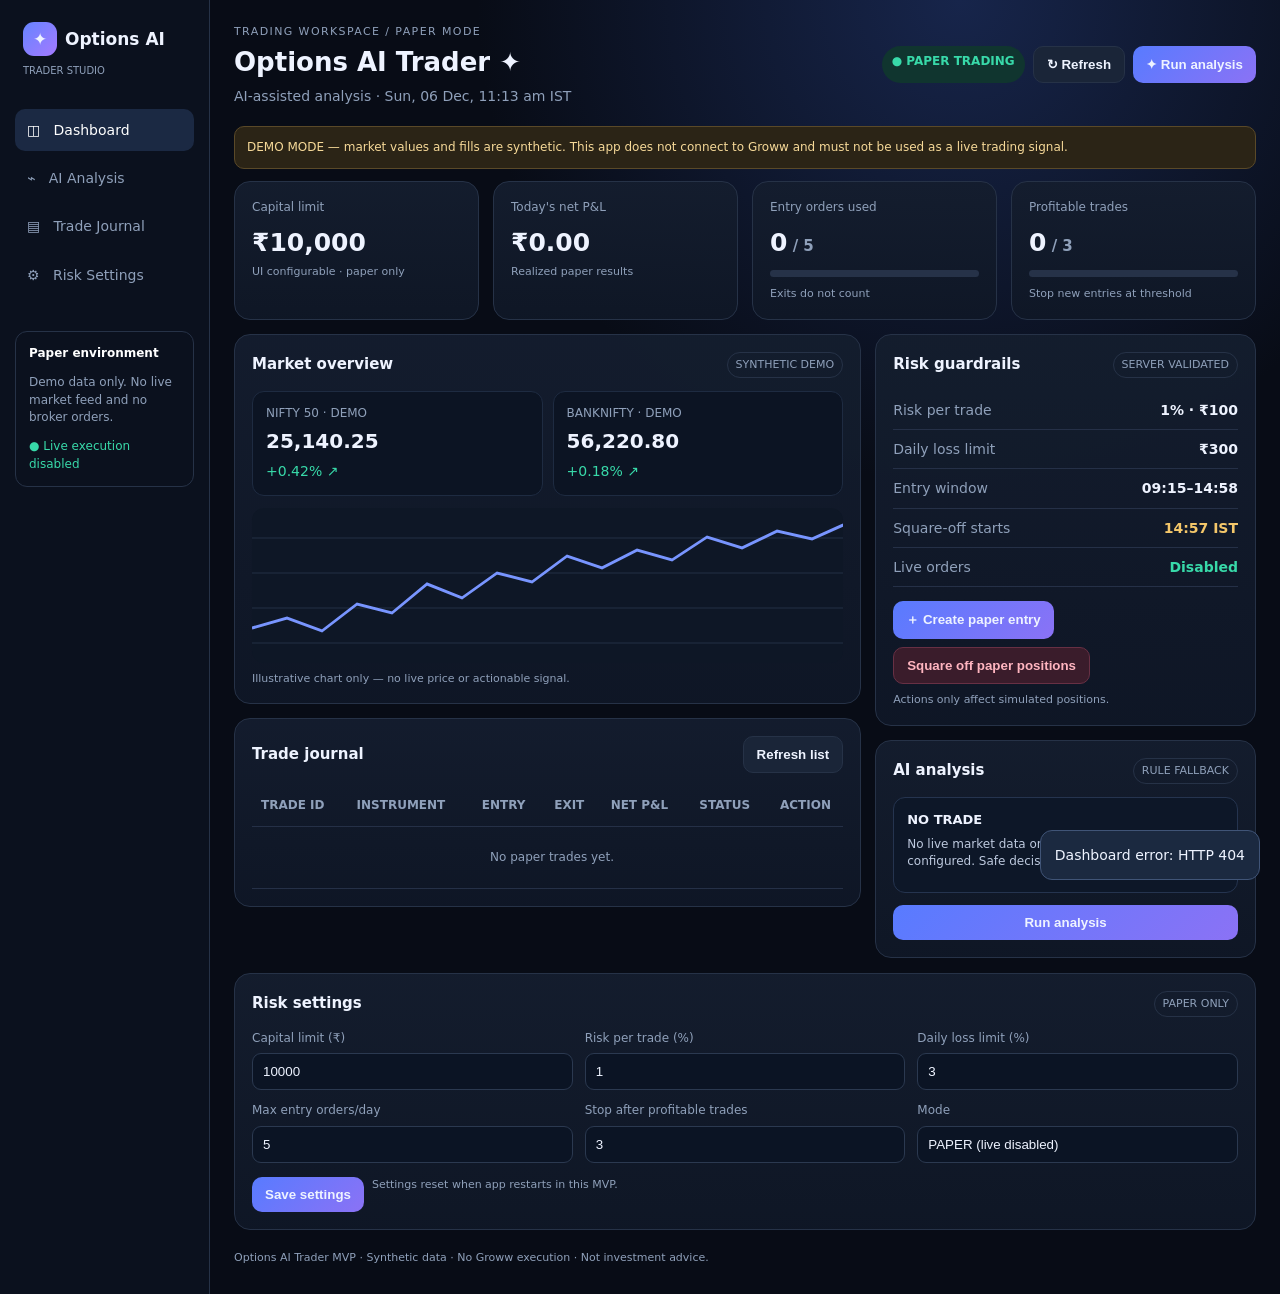
==== backend/src/main/resources/static/index.html @ 2531b7a5 "initial setup" ====
<!doctype html><html lang="en"><head><meta charset="utf-8"><meta name="viewport" content="width=device-width,initial-scale=1"><title>Options AI Trader</title>
<style>
:root{--bg:#080c16;--panel:#111827;--line:#263247;--text:#eef3ff;--muted:#8fa0ba;--blue:#6c8cff;--green:#38d9a9;--red:#ff7185;--amber:#f4c76a}*{box-sizing:border-box}body{margin:0;background:radial-gradient(circle at 75% 0,#17254b 0,transparent 30%),var(--bg);color:var(--text);font:14px/1.45 system-ui,-apple-system,Segoe UI,sans-serif}.app{display:grid;grid-template-columns:210px 1fr;min-height:100vh}.side{border-right:1px solid var(--line);padding:22px 15px;background:#0b111e}.brand{font-weight:800;font-size:17px;margin:0 8px 28px}.logo{display:inline-grid;place-items:center;width:34px;height:34px;background:linear-gradient(135deg,#6684ff,#a47aff);border-radius:11px;margin-right:8px}.nav{display:grid;gap:6px}.nav a{padding:11px 12px;border-radius:10px;color:var(--muted);text-decoration:none}.nav a.active,.nav a:hover{background:#1b2943;color:white}.note{margin-top:35px;padding:13px;border:1px solid var(--line);border-radius:12px;color:var(--muted);font-size:12px}.main{padding:24px;max-width:1600px;width:100%;margin:auto}.top{display:flex;align-items:center;justify-content:space-between;gap:15px;margin-bottom:20px}.eyebrow{color:var(--muted);font-size:11px;letter-spacing:1.4px}.title{font-size:26px;font-weight:750;margin:4px 0}.sub,.muted{color:var(--muted)}.badge{display:inline-flex;gap:7px;padding:7px 10px;border-radius:999px;background:#10352f;color:var(--green);font-weight:700;font-size:12px}.dot{width:7px;height:7px;border-radius:50%;background:currentColor}.actions{display:flex;gap:8px;flex-wrap:wrap}.btn{border:1px solid var(--line);background:#1a2538;color:var(--text);padding:10px 13px;border-radius:10px;cursor:pointer;font-weight:650}.primary{background:linear-gradient(135deg,#587bff,#8b72f5);border:0}.danger{background:#3a1c2b;border-color:#673044;color:#ffb5c0}.grid{display:grid;gap:14px}.stats{grid-template-columns:repeat(4,minmax(0,1fr));margin-bottom:14px}.card{background:linear-gradient(180deg,#141d2ef5,#0f1726f5);border:1px solid var(--line);border-radius:16px;padding:17px;min-width:0}.label{color:var(--muted);font-size:12px}.metric{font-size:25px;font-weight:750;margin:8px 0 3px}.green{color:var(--green)}.red{color:var(--red)}.amber{color:var(--amber)}.layout{grid-template-columns:minmax(0,1.4fr) minmax(300px,.85fr);align-items:start}.section{display:flex;justify-content:space-between;gap:12px;align-items:center;margin-bottom:13px}.section h2{font-size:15px;margin:0}.pill{font-size:11px;border:1px solid var(--line);color:var(--muted);border-radius:999px;padding:4px 8px}.market{display:grid;grid-template-columns:repeat(2,1fr);gap:10px}.index{padding:13px;border-radius:12px;background:#0c1423;border:1px solid #1e2b41}.index-name{font-size:12px;color:var(--muted)}.index-value{font-size:20px;font-weight:750;margin:5px 0}.chart{height:155px;width:100%;display:block;background:#0e1726;border-radius:12px;margin-top:12px}.explain{padding:13px;border-radius:12px;background:#0d1728;border:1px solid #25344f;margin-top:10px;overflow-wrap:anywhere}.explain h3{margin:0 0 6px;font-size:13px}.explain p{margin:0 0 8px;color:#bdc9de;font-size:12px}.progress{height:7px;border-radius:9px;background:#263248;overflow:hidden;margin:9px 0}.progress span{display:block;height:100%;background:linear-gradient(90deg,#6685ff,#38d9a9)}.rule{display:flex;justify-content:space-between;gap:8px;padding:9px 0;border-bottom:1px solid #253047}.tablewrap{overflow:auto}table{width:100%;border-collapse:collapse;min-width:600px}th,td{text-align:left;padding:11px 9px;border-bottom:1px solid #253047;font-size:12px}th{color:var(--muted)}.empty{text-align:center;color:var(--muted);padding:22px}.small{font-size:11px;color:var(--muted)}.settings{display:grid;grid-template-columns:repeat(3,minmax(0,1fr));gap:12px}.field label{display:block;color:var(--muted);font-size:12px;margin-bottom:6px}.field input{width:100%;background:#0b1424;color:var(--text);border:1px solid #2b3950;border-radius:9px;padding:10px}.notice{padding:12px;border-radius:10px;background:#2b2416;border:1px solid #5a4928;color:#f6d998;font-size:12px;margin:12px 0}.toast{position:fixed;right:20px;bottom:20px;max-width:360px;background:#1b2940;border:1px solid #405477;border-radius:12px;padding:14px;z-index:10}.hidden{display:none}@media(max-width:1050px){.app{grid-template-columns:1fr}.side{display:none}.stats{grid-template-columns:repeat(2,1fr)}.layout{grid-template-columns:1fr}}@media(max-width:560px){.main{padding:13px}.top{align-items:flex-start;flex-direction:column}.settings{grid-template-columns:1fr}.title{font-size:22px}}
</style></head><body><div class="app"><aside class="side"><div class="brand"><span class="logo">✦</span>Options AI<br><span class="muted" style="font-size:10px;font-weight:500">TRADER STUDIO</span></div><nav class="nav"><a href="#dashboard" class="active">◫ &nbsp; Dashboard</a><a href="#analysis">⌁ &nbsp; AI Analysis</a><a href="#trades">▤ &nbsp; Trade Journal</a><a href="#settings">⚙ &nbsp; Risk Settings</a></nav><div class="note"><b style="color:white">Paper environment</b><p>Demo data only. No live market feed and no broker orders.</p><span class="green">● Live execution disabled</span></div></aside>
<main class="main"><header class="top"><div><div class="eyebrow">TRADING WORKSPACE / PAPER MODE</div><div class="title">Options AI Trader ✦</div><div class="sub">AI-assisted analysis · <span id="now">Loading time…</span></div></div><div class="actions"><span class="badge">● PAPER TRADING</span><button class="btn" onclick="refresh()">↻ Refresh</button><button class="btn primary" onclick="analyze()">✦ Run analysis</button></div></header>
<div class="notice">DEMO MODE — market values and fills are synthetic. This app does not connect to Groww and must not be used as a live trading signal.</div>
<section id="dashboard"><div class="grid stats">
<div class="card"><div class="label">Capital limit</div><div class="metric" id="capital">₹10,000</div><div class="small">UI configurable · paper only</div></div>
<div class="card"><div class="label">Today's net P&amp;L</div><div class="metric" id="pnl">₹0.00</div><div class="small">Realized paper results</div></div>
<div class="card"><div class="label">Entry orders used</div><div class="metric"><span id="entries">0</span><span class="muted" style="font-size:15px"> / <span id="maxEntries">5</span></span></div><div class="progress"><span id="entryBar" style="width:0%"></span></div><div class="small">Exits do not count</div></div>
<div class="card"><div class="label">Profitable trades</div><div class="metric"><span id="wins">0</span><span class="muted" style="font-size:15px"> / <span id="winLimit">3</span></span></div><div class="progress"><span id="winBar" style="width:0%"></span></div><div class="small">Stop new entries at threshold</div></div></div>
<div class="grid layout"><div class="grid"><div class="card"><div class="section"><h2>Market overview</h2><span class="pill">SYNTHETIC DEMO</span></div><div class="market"><div class="index"><div class="index-name">NIFTY 50 · DEMO</div><div class="index-value">25,140.25</div><div class="green">+0.42% ↗</div></div><div class="index"><div class="index-name">BANKNIFTY · DEMO</div><div class="index-value">56,220.80</div><div class="green">+0.18% ↗</div></div></div><svg class="chart" viewBox="0 0 760 155" preserveAspectRatio="none"><g stroke="#25334a"><path d="M0 30H760M0 65H760M0 100H760M0 135H760"/></g><path d="M0 120L45 110L90 123L135 96L180 105L225 76L270 90L315 65L360 74L405 48L450 60L495 42L540 52L585 29L630 40L675 23L720 31L760 17" fill="none" stroke="#7895ff" stroke-width="3"/></svg><div class="small" style="margin-top:8px">Illustrative chart only — no live price or actionable signal.</div></div>
<div class="card" id="trades"><div class="section"><h2>Trade journal</h2><button class="btn" onclick="loadTrades()">Refresh list</button></div><div class="tablewrap"><table><thead><tr><th>TRADE ID</th><th>INSTRUMENT</th><th>ENTRY</th><th>EXIT</th><th>NET P&amp;L</th><th>STATUS</th><th>ACTION</th></tr></thead><tbody id="tradeRows"><tr><td colspan="7" class="empty">No paper trades yet.</td></tr></tbody></table></div></div></div>
<div class="grid"><div class="card"><div class="section"><h2>Risk guardrails</h2><span class="pill">SERVER VALIDATED</span></div><div class="rule"><span class="muted">Risk per trade</span><strong id="risk">1% · ₹100</strong></div><div class="rule"><span class="muted">Daily loss limit</span><strong id="lossLimit">₹300</strong></div><div class="rule"><span class="muted">Entry window</span><strong>09:15–14:58</strong></div><div class="rule"><span class="muted">Square-off starts</span><strong class="amber">14:57 IST</strong></div><div class="rule"><span class="muted">Live orders</span><strong class="green">Disabled</strong></div><div class="actions" style="margin-top:14px"><button class="btn primary" onclick="executePaper()">＋ Create paper entry</button><button class="btn danger" onclick="squareOff()">Square off paper positions</button></div><div class="small" style="margin-top:8px">Actions only affect simulated positions.</div></div>
<div class="card" id="analysis"><div class="section"><h2>AI analysis</h2><span class="pill" id="aiMode">RULE FALLBACK</span></div><div id="analysisBody" class="explain"><h3>NO TRADE</h3><p>No live market data or verified news feed is configured. Safe decision: NO_TRADE.</p></div><button class="btn primary" style="margin-top:12px;width:100%" onclick="analyze()">Run analysis</button></div></div></div></section>
<section id="settings" class="card" style="margin-top:15px"><div class="section"><h2>Risk settings</h2><span class="pill">PAPER ONLY</span></div><div class="settings"><div class="field"><label>Capital limit (₹)</label><input id="sCapital" type="number" min="100" value="10000"></div><div class="field"><label>Risk per trade (%)</label><input id="sRisk" type="number" min=".1" max="5" step=".1" value="1"></div><div class="field"><label>Daily loss limit (%)</label><input id="sLoss" type="number" min=".1" max="10" step=".1" value="3"></div><div class="field"><label>Max entry orders/day</label><input id="sMax" type="number" min="1" max="30" value="5"></div><div class="field"><label>Stop after profitable trades</label><input id="sWins" type="number" min="1" max="20" value="3"></div><div class="field"><label>Mode</label><input value="PAPER (live disabled)" disabled></div></div><div class="actions" style="margin-top:14px"><button class="btn primary" onclick="saveSettings()">Save settings</button><span class="small" id="settingsStatus">Settings reset when app restarts in this MVP.</span></div></section><footer class="small" style="margin:20px 0 5px">Options AI Trader MVP · Synthetic data · No Groww execution · Not investment advice.</footer></main></div><div id="toast" class="toast hidden"></div>
<script>
const $=id=>document.getElementById(id);async function api(p,o={}){let r=await fetch(p,{headers:{'Content-Type':'application/json'},...o}),t=await r.text(),d={};try{d=t?JSON.parse(t):{}}catch{}if(!r.ok)throw Error(d.error||'HTTP '+r.status);return d}
function money(v){return new Intl.NumberFormat('en-IN',{style:'currency',currency:'INR',maximumFractionDigits:2}).format(Number(v||0))}
function esc(s){return String(s??'').replace(/[&<>"']/g,c=>({'&':'&amp;','<':'&lt;','>':'&gt;','"':'&quot;',"'":'&#39;'}[c]))}
function toast(s){$('toast').textContent=s;$('toast').classList.remove('hidden');setTimeout(()=>$('toast').classList.add('hidden'),3500)}
function timeNow(){$('now').textContent=new Intl.DateTimeFormat('en-IN',{timeZone:'Asia/Kolkata',weekday:'short',day:'2-digit',month:'short',hour:'2-digit',minute:'2-digit'}).format(new Date())+' IST'}
async function refresh(){try{let d=await api('/api/dashboard');$('capital').textContent=money(d.capitalLimit);$('pnl').textContent=money(d.netPnl);$('pnl').className='metric '+(Number(d.netPnl)>=0?'green':'red');$('entries').textContent=d.entryOrdersUsed;$('maxEntries').textContent=d.maxEntryOrdersPerDay;$('entryBar').style.width=Math.min(100,d.entryOrdersUsed/d.maxEntryOrdersPerDay*100)+'%';$('wins').textContent=d.profitableTrades;$('winLimit').textContent=d.stopAfterProfitableTrades;$('winBar').style.width=Math.min(100,d.profitableTrades/d.stopAfterProfitableTrades*100)+'%';$('risk').textContent=d.riskPerTradePercent+'% · '+money(d.capitalLimit*d.riskPerTradePercent/100);$('lossLimit').textContent=money(d.dailyLossLimit);$('sCapital').value=d.capitalLimit;$('sRisk').value=d.riskPerTradePercent;$('sLoss').value=d.dailyLossPercent;$('sMax').value=d.maxEntryOrdersPerDay;$('sWins').value=d.stopAfterProfitableTrades;await loadTrades()}catch(e){toast('Dashboard error: '+e.message)}}
async function loadTrades(){let ts=await api('/api/trades');$('tradeRows').innerHTML=ts.length?ts.map(t=>`<tr><td>${esc(t.id)}</td><td>${esc(t.symbol)} ${esc(t.optionType)}</td><td>${money(t.entryPremium)}</td><td>${t.exitPremium==null?'—':money(t.exitPremium)}</td><td class="${t.netPnl==null?'':Number(t.netPnl)>=0?'green':'red'}">${t.netPnl==null?'—':money(t.netPnl)}</td><td>${esc(t.status)}</td><td>${t.status==='OPEN'?`<button class="btn" onclick="closeTrade('${t.id}')">Close</button>`:`<button class="btn" onclick="report('${t.id}')">Report</button>`}</td></tr>`).join(''):'<tr><td colspan="7" class="empty">No paper trades yet.</td></tr>'}
async function analyze(){$('analysisBody').innerHTML='<p>Analysing demo context…</p>';try{let a=await api('/api/analyze',{method:'POST'});$('aiMode').textContent=a.mode;$('analysisBody').innerHTML=`<h3>${esc(a.status||'NO_TRADE')}</h3><p>${esc(a.analysis||'No analysis')}</p><p class="small">${esc(a.note||'')}<br>Model: ${esc(a.model||'none')} · Live data: ${a.liveData?'yes':'no'}<br>${esc(a.timestamp||'')}</p>`}catch(e){toast(e.message)}}
async function executePaper(){try{let t=await api('/api/paper/execute',{method:'POST'});toast('Paper entry created: '+t.id);await refresh();await report(t.id)}catch(e){toast('Entry blocked: '+e.message)}}
async function closeTrade(id){try{let t=await api('/api/paper/close/'+id,{method:'POST'});toast('Paper trade closed: '+money(t.netPnl));await refresh();await report(id)}catch(e){toast(e.message)}}
async function squareOff(){if(!confirm('Close all simulated positions? No broker orders will be sent.'))return;try{let d=await api('/api/paper/square-off',{method:'POST'});toast('Closed '+d.closed.length+' paper position(s).');await refresh()}catch(e){toast(e.message)}}
async function report(id){let t=await api('/api/trades/'+id);$('aiMode').textContent='TRADE REPORT';$('analysisBody').innerHTML=`<h3>${esc(t.id)} · ${esc(t.status)}</h3><p><b>Entry reason:</b> ${esc(t.entryReason)}</p><p><b>Exit reason:</b> ${esc(t.exitReason||'Position is still open.')}</p><p><b>Entry/exit:</b> ${money(t.entryPremium)} / ${t.exitPremium==null?'—':money(t.exitPremium)}</p><p><b>Gross P&amp;L:</b> ${t.grossPnl==null?'—':money(t.grossPnl)} · <b>Charges:</b> ${t.charges==null?'—':money(t.charges)} · <b>Net:</b> ${t.netPnl==null?'—':money(t.netPnl)}</p><p><b>Evidence:</b> ${(t.evidence||[]).map(esc).join(' · ')}</p><p><b>Timeline:</b><br>${(t.timeline||[]).map(esc).join('<br>')}</p><p class="small">Synthetic paper record; not a real trade.</p>`;$('analysis').scrollIntoView({behavior:'smooth',block:'center'})}
async function saveSettings(){try{let s=await api('/api/settings');Object.assign(s,{capitalLimit:Number($('sCapital').value),riskPerTradePercent:Number($('sRisk').value),dailyLossPercent:Number($('sLoss').value),maxEntryOrdersPerDay:Number($('sMax').value),stopAfterProfitableTrades:Number($('sWins').value),mode:'PAPER'});await api('/api/settings',{method:'PUT',body:JSON.stringify(s)});$('settingsStatus').textContent='Updated in memory for this run; resets on restart.';toast('Settings updated.');await refresh()}catch(e){toast('Settings rejected: '+e.message)}}
timeNow();setInterval(timeNow,30000);refresh();setInterval(refresh,15000);
</script></body></html>
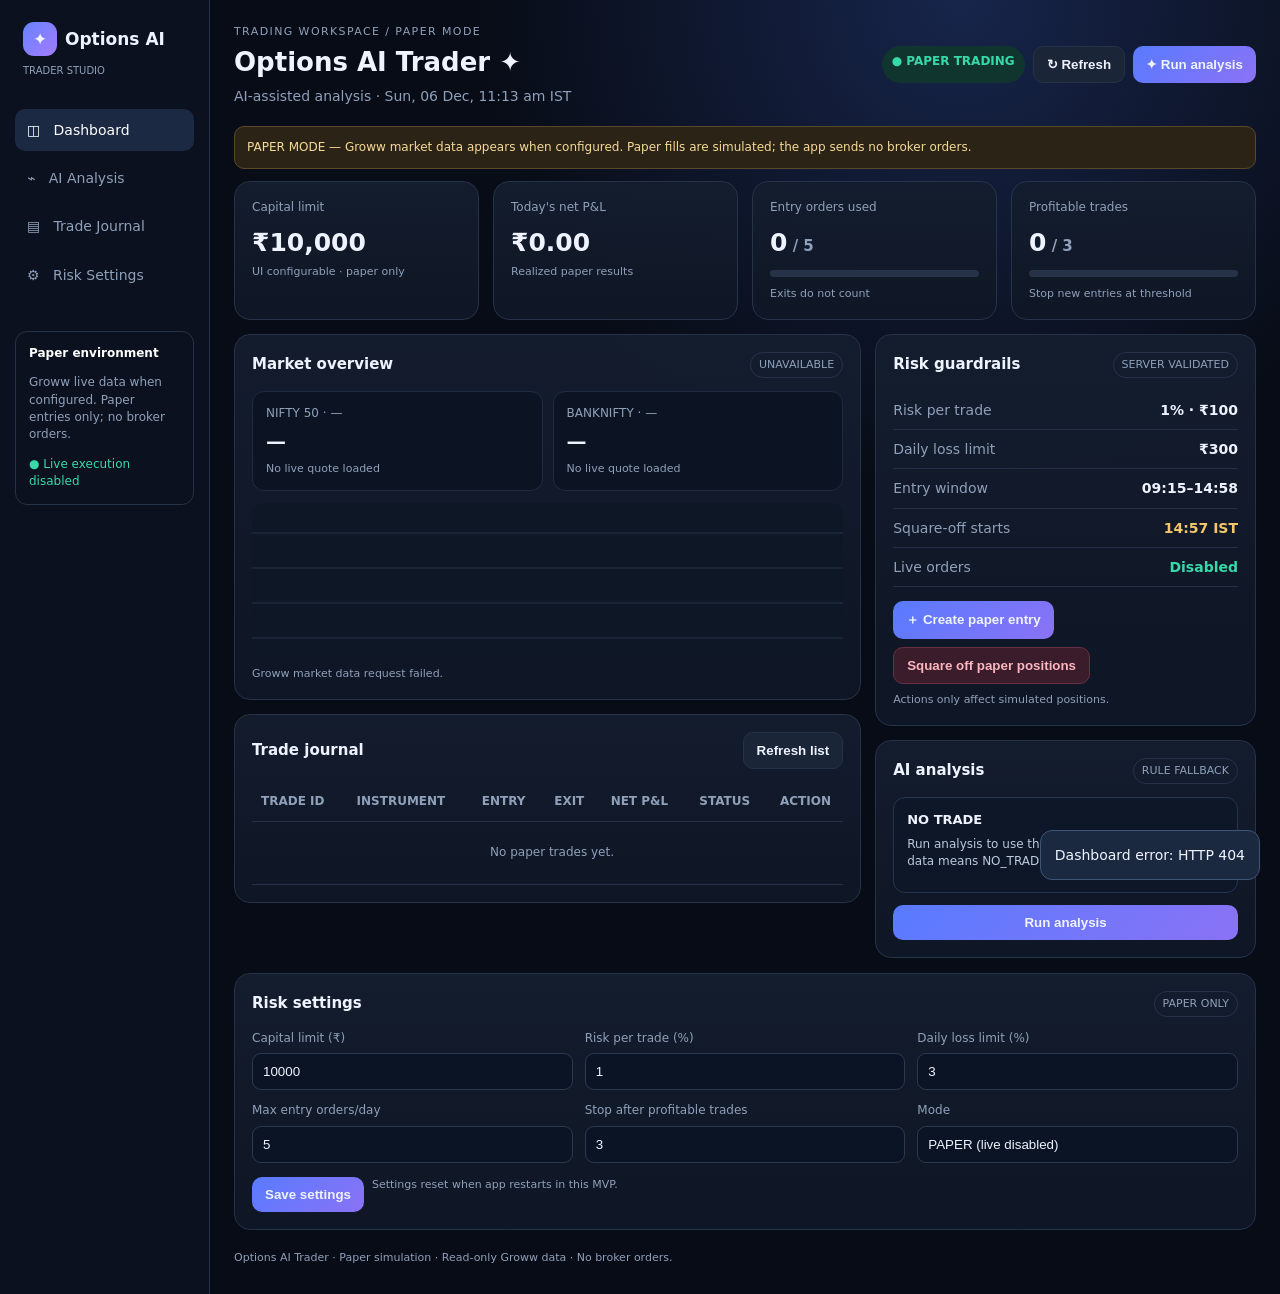
==== commit 35f44ab3: "Initial Setup" ====
--- a/backend/src/main/resources/static/index.html
+++ b/backend/src/main/resources/static/index.html
@@ -1,32 +1,34 @@
 <!doctype html><html lang="en"><head><meta charset="utf-8"><meta name="viewport" content="width=device-width,initial-scale=1"><title>Options AI Trader</title>
 <style>
 :root{--bg:#080c16;--panel:#111827;--line:#263247;--text:#eef3ff;--muted:#8fa0ba;--blue:#6c8cff;--green:#38d9a9;--red:#ff7185;--amber:#f4c76a}*{box-sizing:border-box}body{margin:0;background:radial-gradient(circle at 75% 0,#17254b 0,transparent 30%),var(--bg);color:var(--text);font:14px/1.45 system-ui,-apple-system,Segoe UI,sans-serif}.app{display:grid;grid-template-columns:210px 1fr;min-height:100vh}.side{border-right:1px solid var(--line);padding:22px 15px;background:#0b111e}.brand{font-weight:800;font-size:17px;margin:0 8px 28px}.logo{display:inline-grid;place-items:center;width:34px;height:34px;background:linear-gradient(135deg,#6684ff,#a47aff);border-radius:11px;margin-right:8px}.nav{display:grid;gap:6px}.nav a{padding:11px 12px;border-radius:10px;color:var(--muted);text-decoration:none}.nav a.active,.nav a:hover{background:#1b2943;color:white}.note{margin-top:35px;padding:13px;border:1px solid var(--line);border-radius:12px;color:var(--muted);font-size:12px}.main{padding:24px;max-width:1600px;width:100%;margin:auto}.top{display:flex;align-items:center;justify-content:space-between;gap:15px;margin-bottom:20px}.eyebrow{color:var(--muted);font-size:11px;letter-spacing:1.4px}.title{font-size:26px;font-weight:750;margin:4px 0}.sub,.muted{color:var(--muted)}.badge{display:inline-flex;gap:7px;padding:7px 10px;border-radius:999px;background:#10352f;color:var(--green);font-weight:700;font-size:12px}.dot{width:7px;height:7px;border-radius:50%;background:currentColor}.actions{display:flex;gap:8px;flex-wrap:wrap}.btn{border:1px solid var(--line);background:#1a2538;color:var(--text);padding:10px 13px;border-radius:10px;cursor:pointer;font-weight:650}.primary{background:linear-gradient(135deg,#587bff,#8b72f5);border:0}.danger{background:#3a1c2b;border-color:#673044;color:#ffb5c0}.grid{display:grid;gap:14px}.stats{grid-template-columns:repeat(4,minmax(0,1fr));margin-bottom:14px}.card{background:linear-gradient(180deg,#141d2ef5,#0f1726f5);border:1px solid var(--line);border-radius:16px;padding:17px;min-width:0}.label{color:var(--muted);font-size:12px}.metric{font-size:25px;font-weight:750;margin:8px 0 3px}.green{color:var(--green)}.red{color:var(--red)}.amber{color:var(--amber)}.layout{grid-template-columns:minmax(0,1.4fr) minmax(300px,.85fr);align-items:start}.section{display:flex;justify-content:space-between;gap:12px;align-items:center;margin-bottom:13px}.section h2{font-size:15px;margin:0}.pill{font-size:11px;border:1px solid var(--line);color:var(--muted);border-radius:999px;padding:4px 8px}.market{display:grid;grid-template-columns:repeat(2,1fr);gap:10px}.index{padding:13px;border-radius:12px;background:#0c1423;border:1px solid #1e2b41}.index-name{font-size:12px;color:var(--muted)}.index-value{font-size:20px;font-weight:750;margin:5px 0}.chart{height:155px;width:100%;display:block;background:#0e1726;border-radius:12px;margin-top:12px}.explain{padding:13px;border-radius:12px;background:#0d1728;border:1px solid #25344f;margin-top:10px;overflow-wrap:anywhere}.explain h3{margin:0 0 6px;font-size:13px}.explain p{margin:0 0 8px;color:#bdc9de;font-size:12px}.progress{height:7px;border-radius:9px;background:#263248;overflow:hidden;margin:9px 0}.progress span{display:block;height:100%;background:linear-gradient(90deg,#6685ff,#38d9a9)}.rule{display:flex;justify-content:space-between;gap:8px;padding:9px 0;border-bottom:1px solid #253047}.tablewrap{overflow:auto}table{width:100%;border-collapse:collapse;min-width:600px}th,td{text-align:left;padding:11px 9px;border-bottom:1px solid #253047;font-size:12px}th{color:var(--muted)}.empty{text-align:center;color:var(--muted);padding:22px}.small{font-size:11px;color:var(--muted)}.settings{display:grid;grid-template-columns:repeat(3,minmax(0,1fr));gap:12px}.field label{display:block;color:var(--muted);font-size:12px;margin-bottom:6px}.field input{width:100%;background:#0b1424;color:var(--text);border:1px solid #2b3950;border-radius:9px;padding:10px}.notice{padding:12px;border-radius:10px;background:#2b2416;border:1px solid #5a4928;color:#f6d998;font-size:12px;margin:12px 0}.toast{position:fixed;right:20px;bottom:20px;max-width:360px;background:#1b2940;border:1px solid #405477;border-radius:12px;padding:14px;z-index:10}.hidden{display:none}@media(max-width:1050px){.app{grid-template-columns:1fr}.side{display:none}.stats{grid-template-columns:repeat(2,1fr)}.layout{grid-template-columns:1fr}}@media(max-width:560px){.main{padding:13px}.top{align-items:flex-start;flex-direction:column}.settings{grid-template-columns:1fr}.title{font-size:22px}}
-</style></head><body><div class="app"><aside class="side"><div class="brand"><span class="logo">✦</span>Options AI<br><span class="muted" style="font-size:10px;font-weight:500">TRADER STUDIO</span></div><nav class="nav"><a href="#dashboard" class="active">◫ &nbsp; Dashboard</a><a href="#analysis">⌁ &nbsp; AI Analysis</a><a href="#trades">▤ &nbsp; Trade Journal</a><a href="#settings">⚙ &nbsp; Risk Settings</a></nav><div class="note"><b style="color:white">Paper environment</b><p>Demo data only. No live market feed and no broker orders.</p><span class="green">● Live execution disabled</span></div></aside>
+</style></head><body><div class="app"><aside class="side"><div class="brand"><span class="logo">✦</span>Options AI<br><span class="muted" style="font-size:10px;font-weight:500">TRADER STUDIO</span></div><nav class="nav"><a href="#dashboard" class="active">◫ &nbsp; Dashboard</a><a href="#analysis">⌁ &nbsp; AI Analysis</a><a href="#trades">▤ &nbsp; Trade Journal</a><a href="#settings">⚙ &nbsp; Risk Settings</a></nav><div class="note"><b style="color:white">Paper environment</b><p>Groww live data when configured. Paper entries only; no broker orders.</p><span class="green">● Live execution disabled</span></div></aside>
 <main class="main"><header class="top"><div><div class="eyebrow">TRADING WORKSPACE / PAPER MODE</div><div class="title">Options AI Trader ✦</div><div class="sub">AI-assisted analysis · <span id="now">Loading time…</span></div></div><div class="actions"><span class="badge">● PAPER TRADING</span><button class="btn" onclick="refresh()">↻ Refresh</button><button class="btn primary" onclick="analyze()">✦ Run analysis</button></div></header>
-<div class="notice">DEMO MODE — market values and fills are synthetic. This app does not connect to Groww and must not be used as a live trading signal.</div>
+<div class="notice">PAPER MODE — Groww market data appears when configured. Paper fills are simulated; the app sends no broker orders.</div>
 <section id="dashboard"><div class="grid stats">
 <div class="card"><div class="label">Capital limit</div><div class="metric" id="capital">₹10,000</div><div class="small">UI configurable · paper only</div></div>
 <div class="card"><div class="label">Today's net P&amp;L</div><div class="metric" id="pnl">₹0.00</div><div class="small">Realized paper results</div></div>
 <div class="card"><div class="label">Entry orders used</div><div class="metric"><span id="entries">0</span><span class="muted" style="font-size:15px"> / <span id="maxEntries">5</span></span></div><div class="progress"><span id="entryBar" style="width:0%"></span></div><div class="small">Exits do not count</div></div>
 <div class="card"><div class="label">Profitable trades</div><div class="metric"><span id="wins">0</span><span class="muted" style="font-size:15px"> / <span id="winLimit">3</span></span></div><div class="progress"><span id="winBar" style="width:0%"></span></div><div class="small">Stop new entries at threshold</div></div></div>
-<div class="grid layout"><div class="grid"><div class="card"><div class="section"><h2>Market overview</h2><span class="pill">SYNTHETIC DEMO</span></div><div class="market"><div class="index"><div class="index-name">NIFTY 50 · DEMO</div><div class="index-value">25,140.25</div><div class="green">+0.42% ↗</div></div><div class="index"><div class="index-name">BANKNIFTY · DEMO</div><div class="index-value">56,220.80</div><div class="green">+0.18% ↗</div></div></div><svg class="chart" viewBox="0 0 760 155" preserveAspectRatio="none"><g stroke="#25334a"><path d="M0 30H760M0 65H760M0 100H760M0 135H760"/></g><path d="M0 120L45 110L90 123L135 96L180 105L225 76L270 90L315 65L360 74L405 48L450 60L495 42L540 52L585 29L630 40L675 23L720 31L760 17" fill="none" stroke="#7895ff" stroke-width="3"/></svg><div class="small" style="margin-top:8px">Illustrative chart only — no live price or actionable signal.</div></div>
+<div class="grid layout"><div class="grid"><div class="card"><div class="section"><h2>Market overview</h2><span class="pill" id="marketState">WAITING FOR GROWW</span></div><div class="market"><div class="index"><div class="index-name">NIFTY 50 · <span id="niftyState">—</span></div><div class="index-value" id="niftyValue">—</div><div class="small" id="niftyChange">No live quote loaded</div></div><div class="index"><div class="index-name">BANKNIFTY · <span id="bankNiftyState">—</span></div><div class="index-value" id="bankNiftyValue">—</div><div class="small" id="bankNiftyChange">No live quote loaded</div></div></div><svg class="chart" id="marketChart" viewBox="0 0 760 155" preserveAspectRatio="none"><g stroke="#25334a"><path d="M0 30H760M0 65H760M0 100H760M0 135H760"/></g><path id="marketPath" d="" fill="none" stroke="#7895ff" stroke-width="3"/></svg><div class="small" style="margin-top:8px"><span id="marketNote">Configure Groww API credentials to load real market data.</span> <span id="marketUpdated"></span></div></div>
 <div class="card" id="trades"><div class="section"><h2>Trade journal</h2><button class="btn" onclick="loadTrades()">Refresh list</button></div><div class="tablewrap"><table><thead><tr><th>TRADE ID</th><th>INSTRUMENT</th><th>ENTRY</th><th>EXIT</th><th>NET P&amp;L</th><th>STATUS</th><th>ACTION</th></tr></thead><tbody id="tradeRows"><tr><td colspan="7" class="empty">No paper trades yet.</td></tr></tbody></table></div></div></div>
 <div class="grid"><div class="card"><div class="section"><h2>Risk guardrails</h2><span class="pill">SERVER VALIDATED</span></div><div class="rule"><span class="muted">Risk per trade</span><strong id="risk">1% · ₹100</strong></div><div class="rule"><span class="muted">Daily loss limit</span><strong id="lossLimit">₹300</strong></div><div class="rule"><span class="muted">Entry window</span><strong>09:15–14:58</strong></div><div class="rule"><span class="muted">Square-off starts</span><strong class="amber">14:57 IST</strong></div><div class="rule"><span class="muted">Live orders</span><strong class="green">Disabled</strong></div><div class="actions" style="margin-top:14px"><button class="btn primary" onclick="executePaper()">＋ Create paper entry</button><button class="btn danger" onclick="squareOff()">Square off paper positions</button></div><div class="small" style="margin-top:8px">Actions only affect simulated positions.</div></div>
-<div class="card" id="analysis"><div class="section"><h2>AI analysis</h2><span class="pill" id="aiMode">RULE FALLBACK</span></div><div id="analysisBody" class="explain"><h3>NO TRADE</h3><p>No live market data or verified news feed is configured. Safe decision: NO_TRADE.</p></div><button class="btn primary" style="margin-top:12px;width:100%" onclick="analyze()">Run analysis</button></div></div></div></section>
-<section id="settings" class="card" style="margin-top:15px"><div class="section"><h2>Risk settings</h2><span class="pill">PAPER ONLY</span></div><div class="settings"><div class="field"><label>Capital limit (₹)</label><input id="sCapital" type="number" min="100" value="10000"></div><div class="field"><label>Risk per trade (%)</label><input id="sRisk" type="number" min=".1" max="5" step=".1" value="1"></div><div class="field"><label>Daily loss limit (%)</label><input id="sLoss" type="number" min=".1" max="10" step=".1" value="3"></div><div class="field"><label>Max entry orders/day</label><input id="sMax" type="number" min="1" max="30" value="5"></div><div class="field"><label>Stop after profitable trades</label><input id="sWins" type="number" min="1" max="20" value="3"></div><div class="field"><label>Mode</label><input value="PAPER (live disabled)" disabled></div></div><div class="actions" style="margin-top:14px"><button class="btn primary" onclick="saveSettings()">Save settings</button><span class="small" id="settingsStatus">Settings reset when app restarts in this MVP.</span></div></section><footer class="small" style="margin:20px 0 5px">Options AI Trader MVP · Synthetic data · No Groww execution · Not investment advice.</footer></main></div><div id="toast" class="toast hidden"></div>
+<div class="card" id="analysis"><div class="section"><h2>AI analysis</h2><span class="pill" id="aiMode">RULE FALLBACK</span></div><div id="analysisBody" class="explain"><h3>NO TRADE</h3><p>Run analysis to use the latest Groww snapshot. No data means NO_TRADE.</p></div><button class="btn primary" style="margin-top:12px;width:100%" onclick="analyze()">Run analysis</button></div></div></div></section>
+<section id="settings" class="card" style="margin-top:15px"><div class="section"><h2>Risk settings</h2><span class="pill">PAPER ONLY</span></div><div class="settings"><div class="field"><label>Capital limit (₹)</label><input id="sCapital" type="number" min="100" value="10000"></div><div class="field"><label>Risk per trade (%)</label><input id="sRisk" type="number" min=".1" max="5" step=".1" value="1"></div><div class="field"><label>Daily loss limit (%)</label><input id="sLoss" type="number" min=".1" max="10" step=".1" value="3"></div><div class="field"><label>Max entry orders/day</label><input id="sMax" type="number" min="1" max="30" value="5"></div><div class="field"><label>Stop after profitable trades</label><input id="sWins" type="number" min="1" max="20" value="3"></div><div class="field"><label>Mode</label><input value="PAPER (live disabled)" disabled></div></div><div class="actions" style="margin-top:14px"><button class="btn primary" onclick="saveSettings()">Save settings</button><span class="small" id="settingsStatus">Settings reset when app restarts in this MVP.</span></div></section><footer class="small" style="margin:20px 0 5px">Options AI Trader · Paper simulation · Read-only Groww data · No broker orders.</footer></main></div><div id="toast" class="toast hidden"></div>
 <script>
 const $=id=>document.getElementById(id);async function api(p,o={}){let r=await fetch(p,{headers:{'Content-Type':'application/json'},...o}),t=await r.text(),d={};try{d=t?JSON.parse(t):{}}catch{}if(!r.ok)throw Error(d.error||'HTTP '+r.status);return d}
 function money(v){return new Intl.NumberFormat('en-IN',{style:'currency',currency:'INR',maximumFractionDigits:2}).format(Number(v||0))}
 function esc(s){return String(s??'').replace(/[&<>"']/g,c=>({'&':'&amp;','<':'&lt;','>':'&gt;','"':'&quot;',"'":'&#39;'}[c]))}
 function toast(s){$('toast').textContent=s;$('toast').classList.remove('hidden');setTimeout(()=>$('toast').classList.add('hidden'),3500)}
 function timeNow(){$('now').textContent=new Intl.DateTimeFormat('en-IN',{timeZone:'Asia/Kolkata',weekday:'short',day:'2-digit',month:'short',hour:'2-digit',minute:'2-digit'}).format(new Date())+' IST'}
+const marketHistory=[];
+function fmtIndex(v){return new Intl.NumberFormat('en-IN',{maximumFractionDigits:2}).format(Number(v))}
+async function refreshMarket(){try{let m=await api('/api/market/overview');$('marketState').textContent=m.connected?'GROWW LIVE':m.state;$('marketNote').textContent=m.note||'No market data available.';$('marketUpdated').textContent=m.fetchedAt?'Updated '+new Date(m.fetchedAt).toLocaleTimeString('en-IN',{timeZone:'Asia/Kolkata'})+' IST':'';let n=m.nifty?.price,b=m.bankNifty?.price;$('niftyState').textContent=m.connected?'LTP':'UNAVAILABLE';$('bankNiftyState').textContent=m.connected?'LTP':'UNAVAILABLE';$('niftyValue').textContent=n==null?'—':fmtIndex(n);$('bankNiftyValue').textContent=b==null?'—':fmtIndex(b);$('niftyChange').textContent=n==null?'No live quote loaded':'Groww live index value';$('bankNiftyChange').textContent=b==null?'No live quote loaded':'Groww live index value';if(n!=null){marketHistory.push(Number(n));if(marketHistory.length>60)marketHistory.shift();let min=Math.min(...marketHistory),max=Math.max(...marketHistory),span=Math.max(max-min,1);let d=marketHistory.map((v,i)=>`${i===0?'M':'L'} ${i*760/Math.max(marketHistory.length-1,1)} ${140-(v-min)*120/span}`).join('');$('marketPath').setAttribute('d',d)}}catch(e){$('marketState').textContent='UNAVAILABLE';$('marketNote').textContent='Groww market data request failed.'}}
 async function refresh(){try{let d=await api('/api/dashboard');$('capital').textContent=money(d.capitalLimit);$('pnl').textContent=money(d.netPnl);$('pnl').className='metric '+(Number(d.netPnl)>=0?'green':'red');$('entries').textContent=d.entryOrdersUsed;$('maxEntries').textContent=d.maxEntryOrdersPerDay;$('entryBar').style.width=Math.min(100,d.entryOrdersUsed/d.maxEntryOrdersPerDay*100)+'%';$('wins').textContent=d.profitableTrades;$('winLimit').textContent=d.stopAfterProfitableTrades;$('winBar').style.width=Math.min(100,d.profitableTrades/d.stopAfterProfitableTrades*100)+'%';$('risk').textContent=d.riskPerTradePercent+'% · '+money(d.capitalLimit*d.riskPerTradePercent/100);$('lossLimit').textContent=money(d.dailyLossLimit);$('sCapital').value=d.capitalLimit;$('sRisk').value=d.riskPerTradePercent;$('sLoss').value=d.dailyLossPercent;$('sMax').value=d.maxEntryOrdersPerDay;$('sWins').value=d.stopAfterProfitableTrades;await loadTrades()}catch(e){toast('Dashboard error: '+e.message)}}
 async function loadTrades(){let ts=await api('/api/trades');$('tradeRows').innerHTML=ts.length?ts.map(t=>`<tr><td>${esc(t.id)}</td><td>${esc(t.symbol)} ${esc(t.optionType)}</td><td>${money(t.entryPremium)}</td><td>${t.exitPremium==null?'—':money(t.exitPremium)}</td><td class="${t.netPnl==null?'':Number(t.netPnl)>=0?'green':'red'}">${t.netPnl==null?'—':money(t.netPnl)}</td><td>${esc(t.status)}</td><td>${t.status==='OPEN'?`<button class="btn" onclick="closeTrade('${t.id}')">Close</button>`:`<button class="btn" onclick="report('${t.id}')">Report</button>`}</td></tr>`).join(''):'<tr><td colspan="7" class="empty">No paper trades yet.</td></tr>'}
-async function analyze(){$('analysisBody').innerHTML='<p>Analysing demo context…</p>';try{let a=await api('/api/analyze',{method:'POST'});$('aiMode').textContent=a.mode;$('analysisBody').innerHTML=`<h3>${esc(a.status||'NO_TRADE')}</h3><p>${esc(a.analysis||'No analysis')}</p><p class="small">${esc(a.note||'')}<br>Model: ${esc(a.model||'none')} · Live data: ${a.liveData?'yes':'no'}<br>${esc(a.timestamp||'')}</p>`}catch(e){toast(e.message)}}
-async function executePaper(){try{let t=await api('/api/paper/execute',{method:'POST'});toast('Paper entry created: '+t.id);await refresh();await report(t.id)}catch(e){toast('Entry blocked: '+e.message)}}
+async function analyze(){let result='',meta={};$('analysisBody').innerHTML='<p>Connecting to Ollama… waiting for first content.</p>';const render=(latency={})=>{$('analysisBody').innerHTML=`<h3>${esc(result?'NO_TRADE':'ANALYZING')}</h3><p>${esc(result||'Waiting for first content…')}</p><p class="small">${esc(meta.liveData?'Groww live snapshot':'No live market data')} · First content: ${latency.firstContentMs==null?'—':latency.firstContentMs+' ms'} · Total: ${latency.totalLatencyMs==null?'running':latency.totalLatencyMs+' ms'}</p>`};try{const response=await fetch('/api/analyze/stream',{method:'POST'});if(!response.ok||!response.body)throw Error('Analysis stream failed: HTTP '+response.status);const reader=response.body.getReader(),decoder=new TextDecoder();let buffer='';while(true){const{value,done}=await reader.read();if(done)break;buffer+=decoder.decode(value,{stream:true}).replace(/\r/g,'');let split;while((split=buffer.indexOf('\n\n'))>=0){const block=buffer.slice(0,split);buffer=buffer.slice(split+2);let event='message',data=[];for(const line of block.split('\n')){if(line.startsWith('event:'))event=line.slice(6).trim();else if(line.startsWith('data:'))data.push(line.slice(5).trimStart())}const value=data.join('\n');if(event==='meta'){try{meta=JSON.parse(value);$('aiMode').textContent=meta.mode||'AI'}catch{}}else if(event==='delta'){let chunk=value;try{const parsed=JSON.parse(value);if(typeof parsed==='string')chunk=parsed}catch{}result+=chunk;render()}else if(event==='error'){result+=' '+value;render()}else if(event==='done'){let timing={};try{timing=JSON.parse(value)}catch{}render(timing)}}}}catch(e){toast(e.message)}}async function executePaper(){try{let t=await api('/api/paper/execute',{method:'POST'});toast('Paper entry created: '+t.id);await refresh();await report(t.id)}catch(e){toast('Entry blocked: '+e.message)}}
 async function closeTrade(id){try{let t=await api('/api/paper/close/'+id,{method:'POST'});toast('Paper trade closed: '+money(t.netPnl));await refresh();await report(id)}catch(e){toast(e.message)}}
 async function squareOff(){if(!confirm('Close all simulated positions? No broker orders will be sent.'))return;try{let d=await api('/api/paper/square-off',{method:'POST'});toast('Closed '+d.closed.length+' paper position(s).');await refresh()}catch(e){toast(e.message)}}
 async function report(id){let t=await api('/api/trades/'+id);$('aiMode').textContent='TRADE REPORT';$('analysisBody').innerHTML=`<h3>${esc(t.id)} · ${esc(t.status)}</h3><p><b>Entry reason:</b> ${esc(t.entryReason)}</p><p><b>Exit reason:</b> ${esc(t.exitReason||'Position is still open.')}</p><p><b>Entry/exit:</b> ${money(t.entryPremium)} / ${t.exitPremium==null?'—':money(t.exitPremium)}</p><p><b>Gross P&amp;L:</b> ${t.grossPnl==null?'—':money(t.grossPnl)} · <b>Charges:</b> ${t.charges==null?'—':money(t.charges)} · <b>Net:</b> ${t.netPnl==null?'—':money(t.netPnl)}</p><p><b>Evidence:</b> ${(t.evidence||[]).map(esc).join(' · ')}</p><p><b>Timeline:</b><br>${(t.timeline||[]).map(esc).join('<br>')}</p><p class="small">Synthetic paper record; not a real trade.</p>`;$('analysis').scrollIntoView({behavior:'smooth',block:'center'})}
 async function saveSettings(){try{let s=await api('/api/settings');Object.assign(s,{capitalLimit:Number($('sCapital').value),riskPerTradePercent:Number($('sRisk').value),dailyLossPercent:Number($('sLoss').value),maxEntryOrdersPerDay:Number($('sMax').value),stopAfterProfitableTrades:Number($('sWins').value),mode:'PAPER'});await api('/api/settings',{method:'PUT',body:JSON.stringify(s)});$('settingsStatus').textContent='Updated in memory for this run; resets on restart.';toast('Settings updated.');await refresh()}catch(e){toast('Settings rejected: '+e.message)}}
-timeNow();setInterval(timeNow,30000);refresh();setInterval(refresh,15000);
+timeNow();setInterval(timeNow,30000);refresh();refreshMarket();setInterval(refreshMarket,1000);setInterval(refresh,15000);
 </script></body></html>
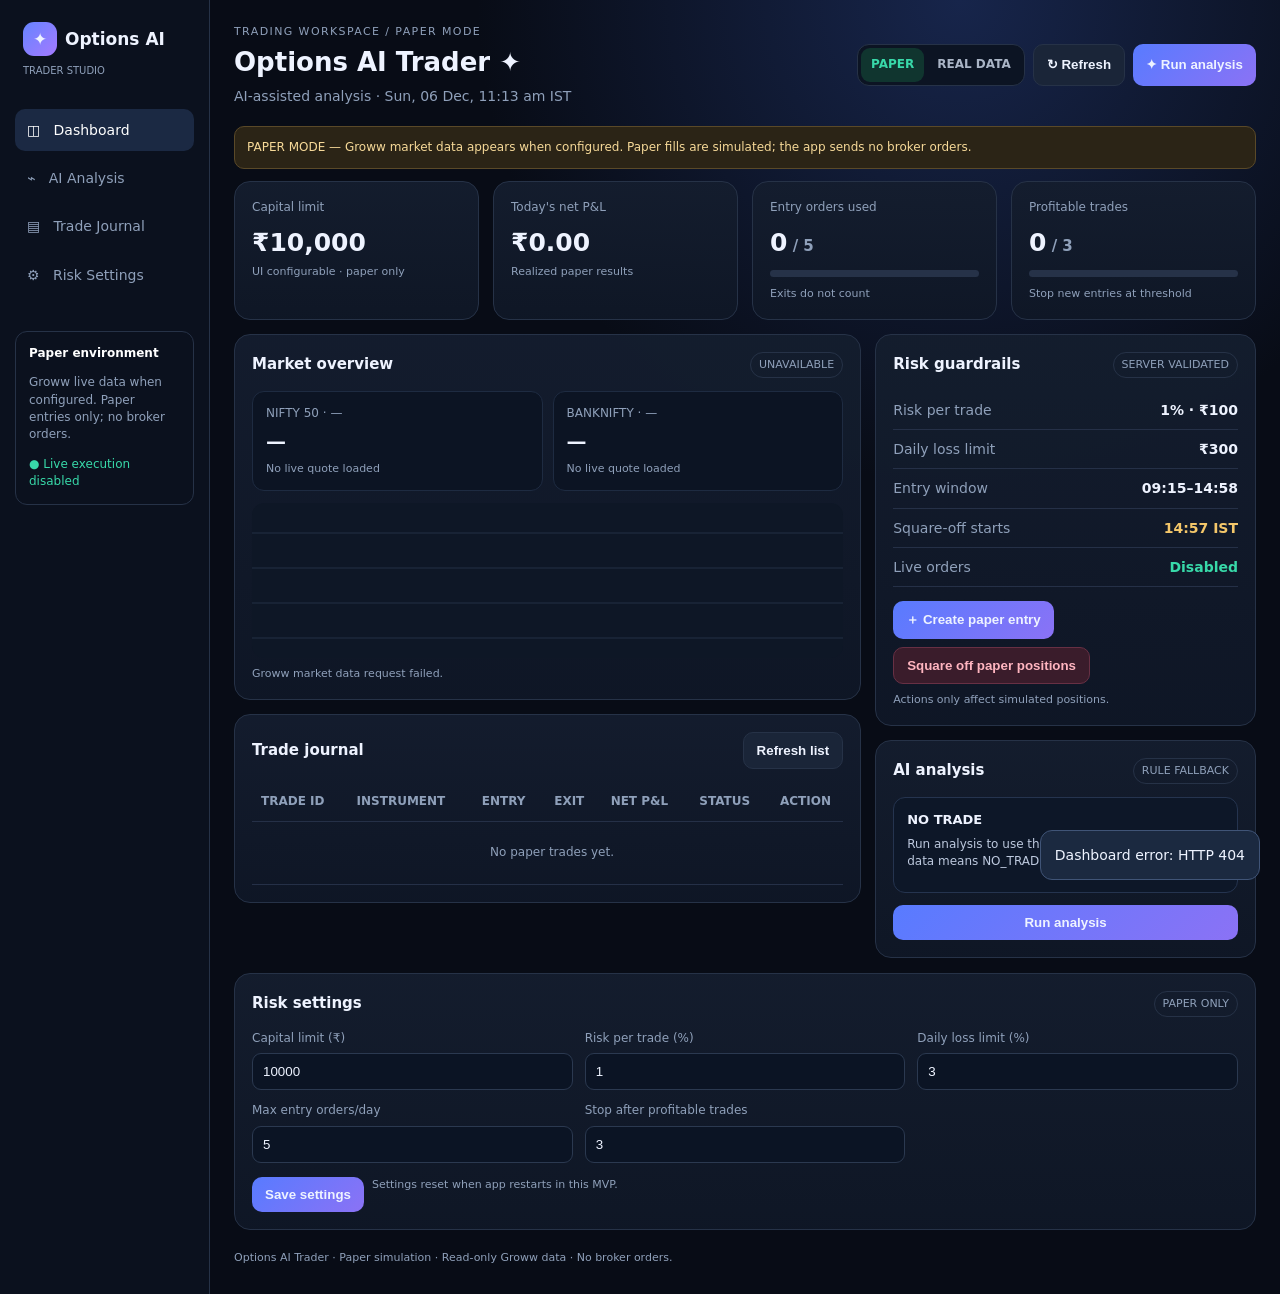
==== commit f927daea: "initial commit" ====
--- a/backend/src/main/resources/static/index.html
+++ b/backend/src/main/resources/static/index.html
@@ -1,8 +1,8 @@
 <!doctype html><html lang="en"><head><meta charset="utf-8"><meta name="viewport" content="width=device-width,initial-scale=1"><title>Options AI Trader</title>
 <style>
-:root{--bg:#080c16;--panel:#111827;--line:#263247;--text:#eef3ff;--muted:#8fa0ba;--blue:#6c8cff;--green:#38d9a9;--red:#ff7185;--amber:#f4c76a}*{box-sizing:border-box}body{margin:0;background:radial-gradient(circle at 75% 0,#17254b 0,transparent 30%),var(--bg);color:var(--text);font:14px/1.45 system-ui,-apple-system,Segoe UI,sans-serif}.app{display:grid;grid-template-columns:210px 1fr;min-height:100vh}.side{border-right:1px solid var(--line);padding:22px 15px;background:#0b111e}.brand{font-weight:800;font-size:17px;margin:0 8px 28px}.logo{display:inline-grid;place-items:center;width:34px;height:34px;background:linear-gradient(135deg,#6684ff,#a47aff);border-radius:11px;margin-right:8px}.nav{display:grid;gap:6px}.nav a{padding:11px 12px;border-radius:10px;color:var(--muted);text-decoration:none}.nav a.active,.nav a:hover{background:#1b2943;color:white}.note{margin-top:35px;padding:13px;border:1px solid var(--line);border-radius:12px;color:var(--muted);font-size:12px}.main{padding:24px;max-width:1600px;width:100%;margin:auto}.top{display:flex;align-items:center;justify-content:space-between;gap:15px;margin-bottom:20px}.eyebrow{color:var(--muted);font-size:11px;letter-spacing:1.4px}.title{font-size:26px;font-weight:750;margin:4px 0}.sub,.muted{color:var(--muted)}.badge{display:inline-flex;gap:7px;padding:7px 10px;border-radius:999px;background:#10352f;color:var(--green);font-weight:700;font-size:12px}.dot{width:7px;height:7px;border-radius:50%;background:currentColor}.actions{display:flex;gap:8px;flex-wrap:wrap}.btn{border:1px solid var(--line);background:#1a2538;color:var(--text);padding:10px 13px;border-radius:10px;cursor:pointer;font-weight:650}.primary{background:linear-gradient(135deg,#587bff,#8b72f5);border:0}.danger{background:#3a1c2b;border-color:#673044;color:#ffb5c0}.grid{display:grid;gap:14px}.stats{grid-template-columns:repeat(4,minmax(0,1fr));margin-bottom:14px}.card{background:linear-gradient(180deg,#141d2ef5,#0f1726f5);border:1px solid var(--line);border-radius:16px;padding:17px;min-width:0}.label{color:var(--muted);font-size:12px}.metric{font-size:25px;font-weight:750;margin:8px 0 3px}.green{color:var(--green)}.red{color:var(--red)}.amber{color:var(--amber)}.layout{grid-template-columns:minmax(0,1.4fr) minmax(300px,.85fr);align-items:start}.section{display:flex;justify-content:space-between;gap:12px;align-items:center;margin-bottom:13px}.section h2{font-size:15px;margin:0}.pill{font-size:11px;border:1px solid var(--line);color:var(--muted);border-radius:999px;padding:4px 8px}.market{display:grid;grid-template-columns:repeat(2,1fr);gap:10px}.index{padding:13px;border-radius:12px;background:#0c1423;border:1px solid #1e2b41}.index-name{font-size:12px;color:var(--muted)}.index-value{font-size:20px;font-weight:750;margin:5px 0}.chart{height:155px;width:100%;display:block;background:#0e1726;border-radius:12px;margin-top:12px}.explain{padding:13px;border-radius:12px;background:#0d1728;border:1px solid #25344f;margin-top:10px;overflow-wrap:anywhere}.explain h3{margin:0 0 6px;font-size:13px}.explain p{margin:0 0 8px;color:#bdc9de;font-size:12px}.progress{height:7px;border-radius:9px;background:#263248;overflow:hidden;margin:9px 0}.progress span{display:block;height:100%;background:linear-gradient(90deg,#6685ff,#38d9a9)}.rule{display:flex;justify-content:space-between;gap:8px;padding:9px 0;border-bottom:1px solid #253047}.tablewrap{overflow:auto}table{width:100%;border-collapse:collapse;min-width:600px}th,td{text-align:left;padding:11px 9px;border-bottom:1px solid #253047;font-size:12px}th{color:var(--muted)}.empty{text-align:center;color:var(--muted);padding:22px}.small{font-size:11px;color:var(--muted)}.settings{display:grid;grid-template-columns:repeat(3,minmax(0,1fr));gap:12px}.field label{display:block;color:var(--muted);font-size:12px;margin-bottom:6px}.field input{width:100%;background:#0b1424;color:var(--text);border:1px solid #2b3950;border-radius:9px;padding:10px}.notice{padding:12px;border-radius:10px;background:#2b2416;border:1px solid #5a4928;color:#f6d998;font-size:12px;margin:12px 0}.toast{position:fixed;right:20px;bottom:20px;max-width:360px;background:#1b2940;border:1px solid #405477;border-radius:12px;padding:14px;z-index:10}.hidden{display:none}@media(max-width:1050px){.app{grid-template-columns:1fr}.side{display:none}.stats{grid-template-columns:repeat(2,1fr)}.layout{grid-template-columns:1fr}}@media(max-width:560px){.main{padding:13px}.top{align-items:flex-start;flex-direction:column}.settings{grid-template-columns:1fr}.title{font-size:22px}}
+:root{--bg:#080c16;--panel:#111827;--line:#263247;--text:#eef3ff;--muted:#8fa0ba;--blue:#6c8cff;--green:#38d9a9;--red:#ff7185;--amber:#f4c76a}*{box-sizing:border-box}body{margin:0;background:radial-gradient(circle at 75% 0,#17254b 0,transparent 30%),var(--bg);color:var(--text);font:14px/1.45 system-ui,-apple-system,Segoe UI,sans-serif}.app{display:grid;grid-template-columns:210px 1fr;min-height:100vh}.side{border-right:1px solid var(--line);padding:22px 15px;background:#0b111e}.brand{font-weight:800;font-size:17px;margin:0 8px 28px}.logo{display:inline-grid;place-items:center;width:34px;height:34px;background:linear-gradient(135deg,#6684ff,#a47aff);border-radius:11px;margin-right:8px}.nav{display:grid;gap:6px}.nav a{padding:11px 12px;border-radius:10px;color:var(--muted);text-decoration:none}.nav a.active,.nav a:hover{background:#1b2943;color:white}.note{margin-top:35px;padding:13px;border:1px solid var(--line);border-radius:12px;color:var(--muted);font-size:12px}.main{padding:24px;max-width:1600px;width:100%;margin:auto}.top{display:flex;align-items:center;justify-content:space-between;gap:15px;margin-bottom:20px}.eyebrow{color:var(--muted);font-size:11px;letter-spacing:1.4px}.title{font-size:26px;font-weight:750;margin:4px 0}.sub,.muted{color:var(--muted)}.badge{display:inline-flex;gap:7px;padding:7px 10px;border-radius:999px;background:#10352f;color:var(--green);font-weight:700;font-size:12px}.mode-control{display:inline-flex;align-items:center;padding:3px;border:1px solid var(--line);border-radius:12px;background:#0c1423;gap:3px}.mode-option{border:0;border-radius:9px;padding:8px 10px;background:transparent;color:var(--muted);font:inherit;font-size:12px;font-weight:700}.mode-option.active{background:#10352f;color:var(--green)}.mode-option.locked{color:#aab5c6;cursor:pointer}.mode-option.locked:hover,.mode-option.locked:focus-visible{background:#202b40;color:white;outline:2px solid #6c8cff;outline-offset:1px}.mode-dialog{max-width:440px;border:1px solid var(--line);border-radius:16px;background:#141d2e;color:var(--text);padding:22px}.mode-dialog::backdrop{background:#050914bb}.mode-dialog h2{margin:0 0 10px;font-size:18px}.mode-dialog p{color:#bdc9de}.mode-dialog .dialog-actions{display:flex;justify-content:flex-end}.dot{width:7px;height:7px;border-radius:50%;background:currentColor}.actions{display:flex;gap:8px;flex-wrap:wrap}.btn{border:1px solid var(--line);background:#1a2538;color:var(--text);padding:10px 13px;border-radius:10px;cursor:pointer;font-weight:650}.primary{background:linear-gradient(135deg,#587bff,#8b72f5);border:0}.danger{background:#3a1c2b;border-color:#673044;color:#ffb5c0}.grid{display:grid;gap:14px}.stats{grid-template-columns:repeat(4,minmax(0,1fr));margin-bottom:14px}.card{background:linear-gradient(180deg,#141d2ef5,#0f1726f5);border:1px solid var(--line);border-radius:16px;padding:17px;min-width:0}.label{color:var(--muted);font-size:12px}.metric{font-size:25px;font-weight:750;margin:8px 0 3px}.green{color:var(--green)}.red{color:var(--red)}.amber{color:var(--amber)}.layout{grid-template-columns:minmax(0,1.4fr) minmax(300px,.85fr);align-items:start}.section{display:flex;justify-content:space-between;gap:12px;align-items:center;margin-bottom:13px}.section h2{font-size:15px;margin:0}.pill{font-size:11px;border:1px solid var(--line);color:var(--muted);border-radius:999px;padding:4px 8px}.market{display:grid;grid-template-columns:repeat(2,1fr);gap:10px}.index{padding:13px;border-radius:12px;background:#0c1423;border:1px solid #1e2b41}.index-name{font-size:12px;color:var(--muted)}.index-value{font-size:20px;font-weight:750;margin:5px 0}.chart{height:155px;width:100%;display:block;background:#0e1726;border-radius:12px;margin-top:12px}.explain{padding:13px;border-radius:12px;background:#0d1728;border:1px solid #25344f;margin-top:10px;overflow-wrap:anywhere}.explain h3{margin:0 0 6px;font-size:13px}.explain p{margin:0 0 8px;color:#bdc9de;font-size:12px}.progress{height:7px;border-radius:9px;background:#263248;overflow:hidden;margin:9px 0}.progress span{display:block;height:100%;background:linear-gradient(90deg,#6685ff,#38d9a9)}.rule{display:flex;justify-content:space-between;gap:8px;padding:9px 0;border-bottom:1px solid #253047}.tablewrap{overflow:auto}table{width:100%;border-collapse:collapse;min-width:600px}th,td{text-align:left;padding:11px 9px;border-bottom:1px solid #253047;font-size:12px}th{color:var(--muted)}.empty{text-align:center;color:var(--muted);padding:22px}.small{font-size:11px;color:var(--muted)}.settings{display:grid;grid-template-columns:repeat(3,minmax(0,1fr));gap:12px}.field label{display:block;color:var(--muted);font-size:12px;margin-bottom:6px}.field input{width:100%;background:#0b1424;color:var(--text);border:1px solid #2b3950;border-radius:9px;padding:10px}.notice{padding:12px;border-radius:10px;background:#2b2416;border:1px solid #5a4928;color:#f6d998;font-size:12px;margin:12px 0}.toast{position:fixed;right:20px;bottom:20px;max-width:360px;background:#1b2940;border:1px solid #405477;border-radius:12px;padding:14px;z-index:10}.hidden{display:none}@media(max-width:1050px){.app{grid-template-columns:1fr}.side{display:none}.stats{grid-template-columns:repeat(2,1fr)}.layout{grid-template-columns:1fr}}@media(max-width:560px){.main{padding:13px}.top{align-items:flex-start;flex-direction:column}.settings{grid-template-columns:1fr}.title{font-size:22px}}
 </style></head><body><div class="app"><aside class="side"><div class="brand"><span class="logo">✦</span>Options AI<br><span class="muted" style="font-size:10px;font-weight:500">TRADER STUDIO</span></div><nav class="nav"><a href="#dashboard" class="active">◫ &nbsp; Dashboard</a><a href="#analysis">⌁ &nbsp; AI Analysis</a><a href="#trades">▤ &nbsp; Trade Journal</a><a href="#settings">⚙ &nbsp; Risk Settings</a></nav><div class="note"><b style="color:white">Paper environment</b><p>Groww live data when configured. Paper entries only; no broker orders.</p><span class="green">● Live execution disabled</span></div></aside>
-<main class="main"><header class="top"><div><div class="eyebrow">TRADING WORKSPACE / PAPER MODE</div><div class="title">Options AI Trader ✦</div><div class="sub">AI-assisted analysis · <span id="now">Loading time…</span></div></div><div class="actions"><span class="badge">● PAPER TRADING</span><button class="btn" onclick="refresh()">↻ Refresh</button><button class="btn primary" onclick="analyze()">✦ Run analysis</button></div></header>
+<main class="main"><header class="top"><div><div class="eyebrow">TRADING WORKSPACE / PAPER MODE</div><div class="title">Options AI Trader ✦</div><div class="sub">AI-assisted analysis · <span id="now">Loading time…</span></div></div><div class="actions"><div class="mode-control" role="group" aria-label="Trading mode"><button type="button" class="mode-option active" aria-pressed="true" aria-label="Paper mode selected">PAPER</button><button type="button" class="mode-option locked" onclick="openRealModeDialog()" aria-label="View real mode availability" title="View real mode availability">REAL DATA</button></div><button class="btn" onclick="refresh()">↻ Refresh</button><button class="btn primary" onclick="analyze()">✦ Run analysis</button></div></header>
 <div class="notice">PAPER MODE — Groww market data appears when configured. Paper fills are simulated; the app sends no broker orders.</div>
 <section id="dashboard"><div class="grid stats">
 <div class="card"><div class="label">Capital limit</div><div class="metric" id="capital">₹10,000</div><div class="small">UI configurable · paper only</div></div>
@@ -13,12 +13,12 @@
 <div class="card" id="trades"><div class="section"><h2>Trade journal</h2><button class="btn" onclick="loadTrades()">Refresh list</button></div><div class="tablewrap"><table><thead><tr><th>TRADE ID</th><th>INSTRUMENT</th><th>ENTRY</th><th>EXIT</th><th>NET P&amp;L</th><th>STATUS</th><th>ACTION</th></tr></thead><tbody id="tradeRows"><tr><td colspan="7" class="empty">No paper trades yet.</td></tr></tbody></table></div></div></div>
 <div class="grid"><div class="card"><div class="section"><h2>Risk guardrails</h2><span class="pill">SERVER VALIDATED</span></div><div class="rule"><span class="muted">Risk per trade</span><strong id="risk">1% · ₹100</strong></div><div class="rule"><span class="muted">Daily loss limit</span><strong id="lossLimit">₹300</strong></div><div class="rule"><span class="muted">Entry window</span><strong>09:15–14:58</strong></div><div class="rule"><span class="muted">Square-off starts</span><strong class="amber">14:57 IST</strong></div><div class="rule"><span class="muted">Live orders</span><strong class="green">Disabled</strong></div><div class="actions" style="margin-top:14px"><button class="btn primary" onclick="executePaper()">＋ Create paper entry</button><button class="btn danger" onclick="squareOff()">Square off paper positions</button></div><div class="small" style="margin-top:8px">Actions only affect simulated positions.</div></div>
 <div class="card" id="analysis"><div class="section"><h2>AI analysis</h2><span class="pill" id="aiMode">RULE FALLBACK</span></div><div id="analysisBody" class="explain"><h3>NO TRADE</h3><p>Run analysis to use the latest Groww snapshot. No data means NO_TRADE.</p></div><button class="btn primary" style="margin-top:12px;width:100%" onclick="analyze()">Run analysis</button></div></div></div></section>
-<section id="settings" class="card" style="margin-top:15px"><div class="section"><h2>Risk settings</h2><span class="pill">PAPER ONLY</span></div><div class="settings"><div class="field"><label>Capital limit (₹)</label><input id="sCapital" type="number" min="100" value="10000"></div><div class="field"><label>Risk per trade (%)</label><input id="sRisk" type="number" min=".1" max="5" step=".1" value="1"></div><div class="field"><label>Daily loss limit (%)</label><input id="sLoss" type="number" min=".1" max="10" step=".1" value="3"></div><div class="field"><label>Max entry orders/day</label><input id="sMax" type="number" min="1" max="30" value="5"></div><div class="field"><label>Stop after profitable trades</label><input id="sWins" type="number" min="1" max="20" value="3"></div><div class="field"><label>Mode</label><input value="PAPER (live disabled)" disabled></div></div><div class="actions" style="margin-top:14px"><button class="btn primary" onclick="saveSettings()">Save settings</button><span class="small" id="settingsStatus">Settings reset when app restarts in this MVP.</span></div></section><footer class="small" style="margin:20px 0 5px">Options AI Trader · Paper simulation · Read-only Groww data · No broker orders.</footer></main></div><div id="toast" class="toast hidden"></div>
+<section id="settings" class="card" style="margin-top:15px"><div class="section"><h2>Risk settings</h2><span class="pill">PAPER ONLY</span></div><div class="settings"><div class="field"><label>Capital limit (₹)</label><input id="sCapital" type="number" min="100" value="10000"></div><div class="field"><label>Risk per trade (%)</label><input id="sRisk" type="number" min=".1" max="5" step=".1" value="1"></div><div class="field"><label>Daily loss limit (%)</label><input id="sLoss" type="number" min=".1" max="10" step=".1" value="3"></div><div class="field"><label>Max entry orders/day</label><input id="sMax" type="number" min="1" max="30" value="5"></div><div class="field"><label>Stop after profitable trades</label><input id="sWins" type="number" min="1" max="20" value="3"></div></div><div class="actions" style="margin-top:14px"><button class="btn primary" onclick="saveSettings()">Save settings</button><span class="small" id="settingsStatus">Settings reset when app restarts in this MVP.</span></div></section><footer class="small" style="margin:20px 0 5px">Options AI Trader · Paper simulation · Read-only Groww data · No broker orders.</footer></main></div><div id="toast" class="toast hidden"></div><dialog id="realModeDialog" class="mode-dialog" aria-labelledby="realModeTitle"><h2 id="realModeTitle">Real mode setup</h2><p>Real-data mode uses read-only Groww quotes and the NIFTY option-chain snapshot for analysis when the API is enabled and credentials are valid. Paper entries and exits remain simulated.</p><p>This control does not enable broker order placement. Groww order submission, modification, cancellation, and status tracking are not implemented.</p><div class="dialog-actions"><button class="btn" onclick="closeRealModeDialog()">Close</button></div></dialog>
 <script>
 const $=id=>document.getElementById(id);async function api(p,o={}){let r=await fetch(p,{headers:{'Content-Type':'application/json'},...o}),t=await r.text(),d={};try{d=t?JSON.parse(t):{}}catch{}if(!r.ok)throw Error(d.error||'HTTP '+r.status);return d}
 function money(v){return new Intl.NumberFormat('en-IN',{style:'currency',currency:'INR',maximumFractionDigits:2}).format(Number(v||0))}
 function esc(s){return String(s??'').replace(/[&<>"']/g,c=>({'&':'&amp;','<':'&lt;','>':'&gt;','"':'&quot;',"'":'&#39;'}[c]))}
-function toast(s){$('toast').textContent=s;$('toast').classList.remove('hidden');setTimeout(()=>$('toast').classList.add('hidden'),3500)}
+function openRealModeDialog(){document.getElementById("realModeDialog").showModal()}function closeRealModeDialog(){document.getElementById("realModeDialog").close()}function toast(s){$('toast').textContent=s;$('toast').classList.remove('hidden');setTimeout(()=>$('toast').classList.add('hidden'),3500)}
 function timeNow(){$('now').textContent=new Intl.DateTimeFormat('en-IN',{timeZone:'Asia/Kolkata',weekday:'short',day:'2-digit',month:'short',hour:'2-digit',minute:'2-digit'}).format(new Date())+' IST'}
 const marketHistory=[];
 function fmtIndex(v){return new Intl.NumberFormat('en-IN',{maximumFractionDigits:2}).format(Number(v))}
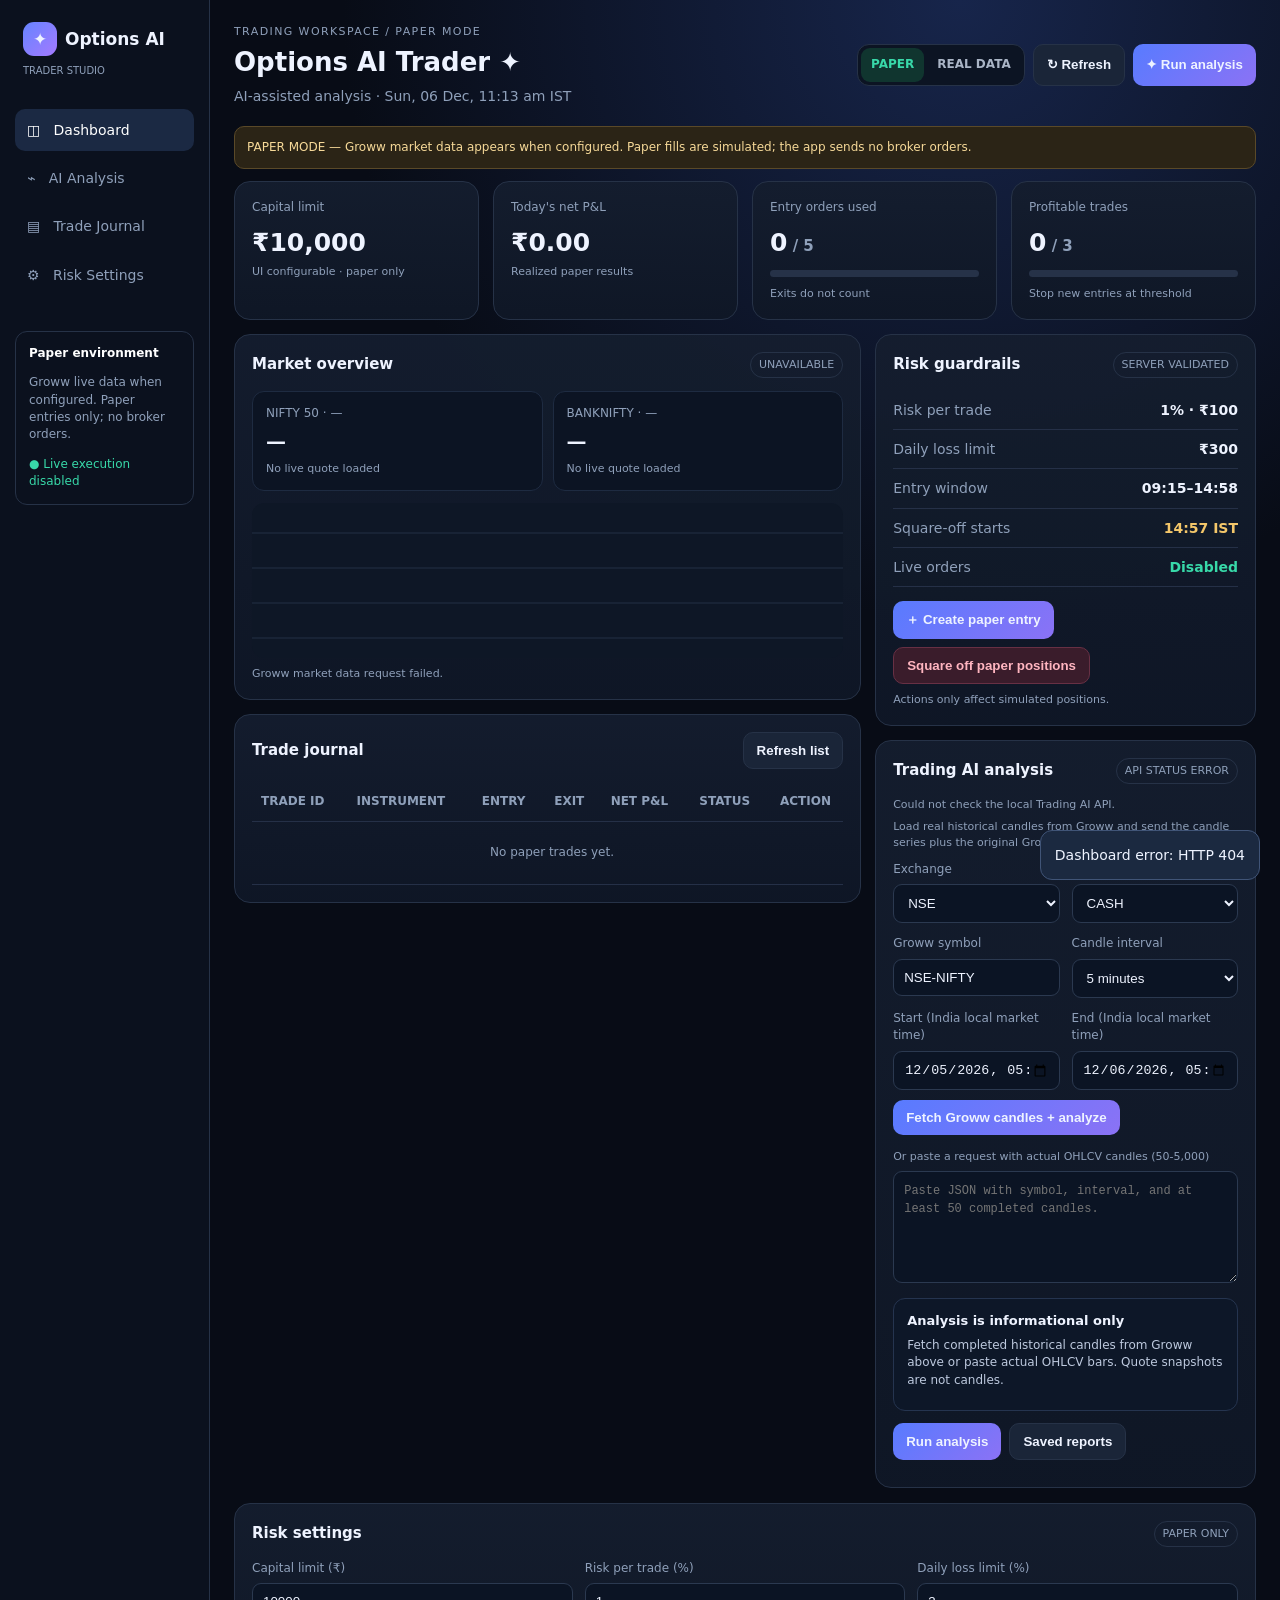
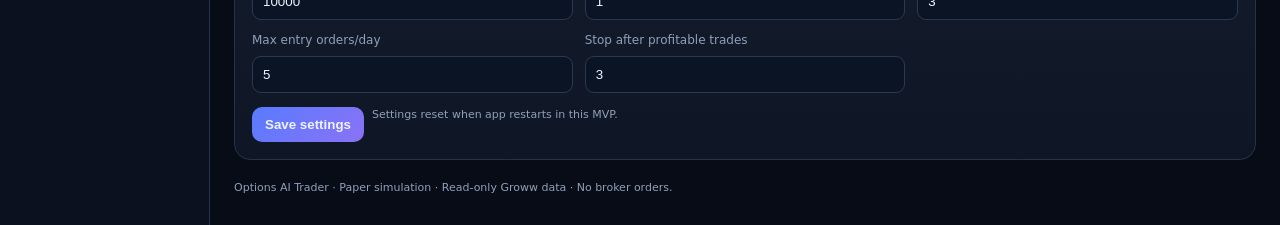
==== commit 1c37b767: "batch testing" ====
--- a/backend/src/main/resources/static/index.html
+++ b/backend/src/main/resources/static/index.html
@@ -1,6 +1,6 @@
 <!doctype html><html lang="en"><head><meta charset="utf-8"><meta name="viewport" content="width=device-width,initial-scale=1"><title>Options AI Trader</title>
 <style>
-:root{--bg:#080c16;--panel:#111827;--line:#263247;--text:#eef3ff;--muted:#8fa0ba;--blue:#6c8cff;--green:#38d9a9;--red:#ff7185;--amber:#f4c76a}*{box-sizing:border-box}body{margin:0;background:radial-gradient(circle at 75% 0,#17254b 0,transparent 30%),var(--bg);color:var(--text);font:14px/1.45 system-ui,-apple-system,Segoe UI,sans-serif}.app{display:grid;grid-template-columns:210px 1fr;min-height:100vh}.side{border-right:1px solid var(--line);padding:22px 15px;background:#0b111e}.brand{font-weight:800;font-size:17px;margin:0 8px 28px}.logo{display:inline-grid;place-items:center;width:34px;height:34px;background:linear-gradient(135deg,#6684ff,#a47aff);border-radius:11px;margin-right:8px}.nav{display:grid;gap:6px}.nav a{padding:11px 12px;border-radius:10px;color:var(--muted);text-decoration:none}.nav a.active,.nav a:hover{background:#1b2943;color:white}.note{margin-top:35px;padding:13px;border:1px solid var(--line);border-radius:12px;color:var(--muted);font-size:12px}.main{padding:24px;max-width:1600px;width:100%;margin:auto}.top{display:flex;align-items:center;justify-content:space-between;gap:15px;margin-bottom:20px}.eyebrow{color:var(--muted);font-size:11px;letter-spacing:1.4px}.title{font-size:26px;font-weight:750;margin:4px 0}.sub,.muted{color:var(--muted)}.badge{display:inline-flex;gap:7px;padding:7px 10px;border-radius:999px;background:#10352f;color:var(--green);font-weight:700;font-size:12px}.mode-control{display:inline-flex;align-items:center;padding:3px;border:1px solid var(--line);border-radius:12px;background:#0c1423;gap:3px}.mode-option{border:0;border-radius:9px;padding:8px 10px;background:transparent;color:var(--muted);font:inherit;font-size:12px;font-weight:700}.mode-option.active{background:#10352f;color:var(--green)}.mode-option.locked{color:#aab5c6;cursor:pointer}.mode-option.locked:hover,.mode-option.locked:focus-visible{background:#202b40;color:white;outline:2px solid #6c8cff;outline-offset:1px}.mode-dialog{max-width:440px;border:1px solid var(--line);border-radius:16px;background:#141d2e;color:var(--text);padding:22px}.mode-dialog::backdrop{background:#050914bb}.mode-dialog h2{margin:0 0 10px;font-size:18px}.mode-dialog p{color:#bdc9de}.mode-dialog .dialog-actions{display:flex;justify-content:flex-end}.dot{width:7px;height:7px;border-radius:50%;background:currentColor}.actions{display:flex;gap:8px;flex-wrap:wrap}.btn{border:1px solid var(--line);background:#1a2538;color:var(--text);padding:10px 13px;border-radius:10px;cursor:pointer;font-weight:650}.primary{background:linear-gradient(135deg,#587bff,#8b72f5);border:0}.danger{background:#3a1c2b;border-color:#673044;color:#ffb5c0}.grid{display:grid;gap:14px}.stats{grid-template-columns:repeat(4,minmax(0,1fr));margin-bottom:14px}.card{background:linear-gradient(180deg,#141d2ef5,#0f1726f5);border:1px solid var(--line);border-radius:16px;padding:17px;min-width:0}.label{color:var(--muted);font-size:12px}.metric{font-size:25px;font-weight:750;margin:8px 0 3px}.green{color:var(--green)}.red{color:var(--red)}.amber{color:var(--amber)}.layout{grid-template-columns:minmax(0,1.4fr) minmax(300px,.85fr);align-items:start}.section{display:flex;justify-content:space-between;gap:12px;align-items:center;margin-bottom:13px}.section h2{font-size:15px;margin:0}.pill{font-size:11px;border:1px solid var(--line);color:var(--muted);border-radius:999px;padding:4px 8px}.market{display:grid;grid-template-columns:repeat(2,1fr);gap:10px}.index{padding:13px;border-radius:12px;background:#0c1423;border:1px solid #1e2b41}.index-name{font-size:12px;color:var(--muted)}.index-value{font-size:20px;font-weight:750;margin:5px 0}.chart{height:155px;width:100%;display:block;background:#0e1726;border-radius:12px;margin-top:12px}.explain{padding:13px;border-radius:12px;background:#0d1728;border:1px solid #25344f;margin-top:10px;overflow-wrap:anywhere}.explain h3{margin:0 0 6px;font-size:13px}.explain p{margin:0 0 8px;color:#bdc9de;font-size:12px}.progress{height:7px;border-radius:9px;background:#263248;overflow:hidden;margin:9px 0}.progress span{display:block;height:100%;background:linear-gradient(90deg,#6685ff,#38d9a9)}.rule{display:flex;justify-content:space-between;gap:8px;padding:9px 0;border-bottom:1px solid #253047}.tablewrap{overflow:auto}table{width:100%;border-collapse:collapse;min-width:600px}th,td{text-align:left;padding:11px 9px;border-bottom:1px solid #253047;font-size:12px}th{color:var(--muted)}.empty{text-align:center;color:var(--muted);padding:22px}.small{font-size:11px;color:var(--muted)}.settings{display:grid;grid-template-columns:repeat(3,minmax(0,1fr));gap:12px}.field label{display:block;color:var(--muted);font-size:12px;margin-bottom:6px}.field input{width:100%;background:#0b1424;color:var(--text);border:1px solid #2b3950;border-radius:9px;padding:10px}.notice{padding:12px;border-radius:10px;background:#2b2416;border:1px solid #5a4928;color:#f6d998;font-size:12px;margin:12px 0}.toast{position:fixed;right:20px;bottom:20px;max-width:360px;background:#1b2940;border:1px solid #405477;border-radius:12px;padding:14px;z-index:10}.hidden{display:none}@media(max-width:1050px){.app{grid-template-columns:1fr}.side{display:none}.stats{grid-template-columns:repeat(2,1fr)}.layout{grid-template-columns:1fr}}@media(max-width:560px){.main{padding:13px}.top{align-items:flex-start;flex-direction:column}.settings{grid-template-columns:1fr}.title{font-size:22px}}
+:root{--bg:#080c16;--panel:#111827;--line:#263247;--text:#eef3ff;--muted:#8fa0ba;--blue:#6c8cff;--green:#38d9a9;--red:#ff7185;--amber:#f4c76a}*{box-sizing:border-box}body{margin:0;background:radial-gradient(circle at 75% 0,#17254b 0,transparent 30%),var(--bg);color:var(--text);font:14px/1.45 system-ui,-apple-system,Segoe UI,sans-serif}.app{display:grid;grid-template-columns:210px 1fr;min-height:100vh}.side{border-right:1px solid var(--line);padding:22px 15px;background:#0b111e}.brand{font-weight:800;font-size:17px;margin:0 8px 28px}.logo{display:inline-grid;place-items:center;width:34px;height:34px;background:linear-gradient(135deg,#6684ff,#a47aff);border-radius:11px;margin-right:8px}.nav{display:grid;gap:6px}.nav a{padding:11px 12px;border-radius:10px;color:var(--muted);text-decoration:none}.nav a.active,.nav a:hover{background:#1b2943;color:white}.note{margin-top:35px;padding:13px;border:1px solid var(--line);border-radius:12px;color:var(--muted);font-size:12px}.main{padding:24px;max-width:1600px;width:100%;margin:auto}.top{display:flex;align-items:center;justify-content:space-between;gap:15px;margin-bottom:20px}.eyebrow{color:var(--muted);font-size:11px;letter-spacing:1.4px}.title{font-size:26px;font-weight:750;margin:4px 0}.sub,.muted{color:var(--muted)}.badge{display:inline-flex;gap:7px;padding:7px 10px;border-radius:999px;background:#10352f;color:var(--green);font-weight:700;font-size:12px}.mode-control{display:inline-flex;align-items:center;padding:3px;border:1px solid var(--line);border-radius:12px;background:#0c1423;gap:3px}.mode-option{border:0;border-radius:9px;padding:8px 10px;background:transparent;color:var(--muted);font:inherit;font-size:12px;font-weight:700}.mode-option.active{background:#10352f;color:var(--green)}.mode-option.locked{color:#aab5c6;cursor:pointer}.mode-option.locked:hover,.mode-option.locked:focus-visible{background:#202b40;color:white;outline:2px solid #6c8cff;outline-offset:1px}.mode-dialog{max-width:440px;border:1px solid var(--line);border-radius:16px;background:#141d2e;color:var(--text);padding:22px}.mode-dialog::backdrop{background:#050914bb}.mode-dialog h2{margin:0 0 10px;font-size:18px}.mode-dialog p{color:#bdc9de}.mode-dialog .dialog-actions{display:flex;justify-content:flex-end}.dot{width:7px;height:7px;border-radius:50%;background:currentColor}.actions{display:flex;gap:8px;flex-wrap:wrap}.btn{border:1px solid var(--line);background:#1a2538;color:var(--text);padding:10px 13px;border-radius:10px;cursor:pointer;font-weight:650}.primary{background:linear-gradient(135deg,#587bff,#8b72f5);border:0}.danger{background:#3a1c2b;border-color:#673044;color:#ffb5c0}.grid{display:grid;gap:14px}.stats{grid-template-columns:repeat(4,minmax(0,1fr));margin-bottom:14px}.card{background:linear-gradient(180deg,#141d2ef5,#0f1726f5);border:1px solid var(--line);border-radius:16px;padding:17px;min-width:0}.label{color:var(--muted);font-size:12px}.metric{font-size:25px;font-weight:750;margin:8px 0 3px}.green{color:var(--green)}.red{color:var(--red)}.amber{color:var(--amber)}.layout{grid-template-columns:minmax(0,1.4fr) minmax(300px,.85fr);align-items:start}.section{display:flex;justify-content:space-between;gap:12px;align-items:center;margin-bottom:13px}.section h2{font-size:15px;margin:0}.pill{font-size:11px;border:1px solid var(--line);color:var(--muted);border-radius:999px;padding:4px 8px}.market{display:grid;grid-template-columns:repeat(2,1fr);gap:10px}.index{padding:13px;border-radius:12px;background:#0c1423;border:1px solid #1e2b41}.index-name{font-size:12px;color:var(--muted)}.index-value{font-size:20px;font-weight:750;margin:5px 0}.chart{height:155px;width:100%;display:block;background:#0e1726;border-radius:12px;margin-top:12px}.explain{padding:13px;border-radius:12px;background:#0d1728;border:1px solid #25344f;margin-top:10px;overflow-wrap:anywhere}.explain h3{margin:0 0 6px;font-size:13px}.explain p{margin:0 0 8px;color:#bdc9de;font-size:12px}.progress{height:7px;border-radius:9px;background:#263248;overflow:hidden;margin:9px 0}.progress span{display:block;height:100%;background:linear-gradient(90deg,#6685ff,#38d9a9)}.rule{display:flex;justify-content:space-between;gap:8px;padding:9px 0;border-bottom:1px solid #253047}.tablewrap{overflow:auto}table{width:100%;border-collapse:collapse;min-width:600px}th,td{text-align:left;padding:11px 9px;border-bottom:1px solid #253047;font-size:12px}th{color:var(--muted)}.empty{text-align:center;color:var(--muted);padding:22px}.small{font-size:11px;color:var(--muted)}.settings{display:grid;grid-template-columns:repeat(3,minmax(0,1fr));gap:12px}.field label{display:block;color:var(--muted);font-size:12px;margin-bottom:6px}.field input,.field select{width:100%;background:#0b1424;color:var(--text);border:1px solid #2b3950;border-radius:9px;padding:10px}.notice{padding:12px;border-radius:10px;background:#2b2416;border:1px solid #5a4928;color:#f6d998;font-size:12px;margin:12px 0}.toast{position:fixed;right:20px;bottom:20px;max-width:360px;background:#1b2940;border:1px solid #405477;border-radius:12px;padding:14px;z-index:10}.hidden{display:none}@media(max-width:1050px){.app{grid-template-columns:1fr}.side{display:none}.stats{grid-template-columns:repeat(2,1fr)}.layout{grid-template-columns:1fr}}@media(max-width:560px){.main{padding:13px}.top{align-items:flex-start;flex-direction:column}.settings{grid-template-columns:1fr}.title{font-size:22px}}
 </style></head><body><div class="app"><aside class="side"><div class="brand"><span class="logo">✦</span>Options AI<br><span class="muted" style="font-size:10px;font-weight:500">TRADER STUDIO</span></div><nav class="nav"><a href="#dashboard" class="active">◫ &nbsp; Dashboard</a><a href="#analysis">⌁ &nbsp; AI Analysis</a><a href="#trades">▤ &nbsp; Trade Journal</a><a href="#settings">⚙ &nbsp; Risk Settings</a></nav><div class="note"><b style="color:white">Paper environment</b><p>Groww live data when configured. Paper entries only; no broker orders.</p><span class="green">● Live execution disabled</span></div></aside>
 <main class="main"><header class="top"><div><div class="eyebrow">TRADING WORKSPACE / PAPER MODE</div><div class="title">Options AI Trader ✦</div><div class="sub">AI-assisted analysis · <span id="now">Loading time…</span></div></div><div class="actions"><div class="mode-control" role="group" aria-label="Trading mode"><button type="button" class="mode-option active" aria-pressed="true" aria-label="Paper mode selected">PAPER</button><button type="button" class="mode-option locked" onclick="openRealModeDialog()" aria-label="View real mode availability" title="View real mode availability">REAL DATA</button></div><button class="btn" onclick="refresh()">↻ Refresh</button><button class="btn primary" onclick="analyze()">✦ Run analysis</button></div></header>
 <div class="notice">PAPER MODE — Groww market data appears when configured. Paper fills are simulated; the app sends no broker orders.</div>
@@ -12,7 +12,7 @@
 <div class="grid layout"><div class="grid"><div class="card"><div class="section"><h2>Market overview</h2><span class="pill" id="marketState">WAITING FOR GROWW</span></div><div class="market"><div class="index"><div class="index-name">NIFTY 50 · <span id="niftyState">—</span></div><div class="index-value" id="niftyValue">—</div><div class="small" id="niftyChange">No live quote loaded</div></div><div class="index"><div class="index-name">BANKNIFTY · <span id="bankNiftyState">—</span></div><div class="index-value" id="bankNiftyValue">—</div><div class="small" id="bankNiftyChange">No live quote loaded</div></div></div><svg class="chart" id="marketChart" viewBox="0 0 760 155" preserveAspectRatio="none"><g stroke="#25334a"><path d="M0 30H760M0 65H760M0 100H760M0 135H760"/></g><path id="marketPath" d="" fill="none" stroke="#7895ff" stroke-width="3"/></svg><div class="small" style="margin-top:8px"><span id="marketNote">Configure Groww API credentials to load real market data.</span> <span id="marketUpdated"></span></div></div>
 <div class="card" id="trades"><div class="section"><h2>Trade journal</h2><button class="btn" onclick="loadTrades()">Refresh list</button></div><div class="tablewrap"><table><thead><tr><th>TRADE ID</th><th>INSTRUMENT</th><th>ENTRY</th><th>EXIT</th><th>NET P&amp;L</th><th>STATUS</th><th>ACTION</th></tr></thead><tbody id="tradeRows"><tr><td colspan="7" class="empty">No paper trades yet.</td></tr></tbody></table></div></div></div>
 <div class="grid"><div class="card"><div class="section"><h2>Risk guardrails</h2><span class="pill">SERVER VALIDATED</span></div><div class="rule"><span class="muted">Risk per trade</span><strong id="risk">1% · ₹100</strong></div><div class="rule"><span class="muted">Daily loss limit</span><strong id="lossLimit">₹300</strong></div><div class="rule"><span class="muted">Entry window</span><strong>09:15–14:58</strong></div><div class="rule"><span class="muted">Square-off starts</span><strong class="amber">14:57 IST</strong></div><div class="rule"><span class="muted">Live orders</span><strong class="green">Disabled</strong></div><div class="actions" style="margin-top:14px"><button class="btn primary" onclick="executePaper()">＋ Create paper entry</button><button class="btn danger" onclick="squareOff()">Square off paper positions</button></div><div class="small" style="margin-top:8px">Actions only affect simulated positions.</div></div>
-<div class="card" id="analysis"><div class="section"><h2>AI analysis</h2><span class="pill" id="aiMode">RULE FALLBACK</span></div><div id="analysisBody" class="explain"><h3>NO TRADE</h3><p>Run analysis to use the latest Groww snapshot. No data means NO_TRADE.</p></div><button class="btn primary" style="margin-top:12px;width:100%" onclick="analyze()">Run analysis</button></div></div></div></section>
+<div class="card" id="analysis"><div class="section"><h2>Trading AI analysis</h2><span class="pill" id="aiMode">CHECKING API</span></div><div id="aiConnection" class="small">Checking the local Trading AI API and candle availability…</div><div class="small" style="margin:6px 0 10px">Load real historical candles from Groww and send the candle series plus the original Groww response to the Trading AI API.</div><div class="settings" style="grid-template-columns:repeat(2,minmax(0,1fr))"><div class="field"><label for="historyExchange">Exchange</label><select id="historyExchange"><option value="NSE">NSE</option><option value="BSE">BSE</option></select></div><div class="field"><label for="historySegment">Segment</label><select id="historySegment"><option value="CASH">CASH</option><option value="FNO">FNO</option></select></div><div class="field"><label for="historySymbol">Groww symbol</label><input id="historySymbol" value="NSE-NIFTY" maxlength="80" placeholder="NSE-WIPRO or NSE-NIFTY-..."></div><div class="field"><label for="historyInterval">Candle interval</label><select id="historyInterval"><option value="1minute">1 minute</option><option value="2minute">2 minutes</option><option value="3minute">3 minutes</option><option value="5minute" selected>5 minutes</option><option value="10minute">10 minutes</option><option value="15minute">15 minutes</option><option value="30minute">30 minutes</option><option value="1hour">1 hour</option><option value="4hour">4 hours</option><option value="1day">1 day</option><option value="1week">1 week</option><option value="1month">1 month</option></select></div><div class="field"><label for="historyStart">Start (India local market time)</label><input id="historyStart" type="datetime-local"></div><div class="field"><label for="historyEnd">End (India local market time)</label><input id="historyEnd" type="datetime-local"></div></div><div class="actions" style="margin-top:10px"><button class="btn primary" onclick="analyzeGrowwHistory()">Fetch Groww candles + analyze</button></div><label class="small" for="aiRequest" style="display:block;margin-top:14px">Or paste a request with actual OHLCV candles (50-5,000)</label><textarea id="aiRequest" rows="5" aria-label="Completed OHLCV candle request JSON" placeholder='Paste JSON with symbol, interval, and at least 50 completed candles.' style="width:100%;margin-top:6px;padding:10px;border:1px solid #2b3950;border-radius:9px;background:#0b1424;color:var(--text);font:12px/1.5 ui-monospace,Consolas,monospace;resize:vertical"></textarea><div id="analysisBody" class="explain"><h3>Analysis is informational only</h3><p>Fetch completed historical candles from Groww above or paste actual OHLCV bars. Quote snapshots are not candles.</p></div><div class="actions" style="margin-top:12px"><button class="btn primary" onclick="analyze()">Run analysis</button><button class="btn" onclick="loadAiReports()">Saved reports</button></div><div id="aiReports" class="small" style="margin-top:10px"></div></div></div></div></section>
 <section id="settings" class="card" style="margin-top:15px"><div class="section"><h2>Risk settings</h2><span class="pill">PAPER ONLY</span></div><div class="settings"><div class="field"><label>Capital limit (₹)</label><input id="sCapital" type="number" min="100" value="10000"></div><div class="field"><label>Risk per trade (%)</label><input id="sRisk" type="number" min=".1" max="5" step=".1" value="1"></div><div class="field"><label>Daily loss limit (%)</label><input id="sLoss" type="number" min=".1" max="10" step=".1" value="3"></div><div class="field"><label>Max entry orders/day</label><input id="sMax" type="number" min="1" max="30" value="5"></div><div class="field"><label>Stop after profitable trades</label><input id="sWins" type="number" min="1" max="20" value="3"></div></div><div class="actions" style="margin-top:14px"><button class="btn primary" onclick="saveSettings()">Save settings</button><span class="small" id="settingsStatus">Settings reset when app restarts in this MVP.</span></div></section><footer class="small" style="margin:20px 0 5px">Options AI Trader · Paper simulation · Read-only Groww data · No broker orders.</footer></main></div><div id="toast" class="toast hidden"></div><dialog id="realModeDialog" class="mode-dialog" aria-labelledby="realModeTitle"><h2 id="realModeTitle">Real mode setup</h2><p>Real-data mode uses read-only Groww quotes and the NIFTY option-chain snapshot for analysis when the API is enabled and credentials are valid. Paper entries and exits remain simulated.</p><p>This control does not enable broker order placement. Groww order submission, modification, cancellation, and status tracking are not implemented.</p><div class="dialog-actions"><button class="btn" onclick="closeRealModeDialog()">Close</button></div></dialog>
 <script>
 const $=id=>document.getElementById(id);async function api(p,o={}){let r=await fetch(p,{headers:{'Content-Type':'application/json'},...o}),t=await r.text(),d={};try{d=t?JSON.parse(t):{}}catch{}if(!r.ok)throw Error(d.error||'HTTP '+r.status);return d}
@@ -25,10 +25,26 @@
 async function refreshMarket(){try{let m=await api('/api/market/overview');$('marketState').textContent=m.connected?'GROWW LIVE':m.state;$('marketNote').textContent=m.note||'No market data available.';$('marketUpdated').textContent=m.fetchedAt?'Updated '+new Date(m.fetchedAt).toLocaleTimeString('en-IN',{timeZone:'Asia/Kolkata'})+' IST':'';let n=m.nifty?.price,b=m.bankNifty?.price;$('niftyState').textContent=m.connected?'LTP':'UNAVAILABLE';$('bankNiftyState').textContent=m.connected?'LTP':'UNAVAILABLE';$('niftyValue').textContent=n==null?'—':fmtIndex(n);$('bankNiftyValue').textContent=b==null?'—':fmtIndex(b);$('niftyChange').textContent=n==null?'No live quote loaded':'Groww live index value';$('bankNiftyChange').textContent=b==null?'No live quote loaded':'Groww live index value';if(n!=null){marketHistory.push(Number(n));if(marketHistory.length>60)marketHistory.shift();let min=Math.min(...marketHistory),max=Math.max(...marketHistory),span=Math.max(max-min,1);let d=marketHistory.map((v,i)=>`${i===0?'M':'L'} ${i*760/Math.max(marketHistory.length-1,1)} ${140-(v-min)*120/span}`).join('');$('marketPath').setAttribute('d',d)}}catch(e){$('marketState').textContent='UNAVAILABLE';$('marketNote').textContent='Groww market data request failed.'}}
 async function refresh(){try{let d=await api('/api/dashboard');$('capital').textContent=money(d.capitalLimit);$('pnl').textContent=money(d.netPnl);$('pnl').className='metric '+(Number(d.netPnl)>=0?'green':'red');$('entries').textContent=d.entryOrdersUsed;$('maxEntries').textContent=d.maxEntryOrdersPerDay;$('entryBar').style.width=Math.min(100,d.entryOrdersUsed/d.maxEntryOrdersPerDay*100)+'%';$('wins').textContent=d.profitableTrades;$('winLimit').textContent=d.stopAfterProfitableTrades;$('winBar').style.width=Math.min(100,d.profitableTrades/d.stopAfterProfitableTrades*100)+'%';$('risk').textContent=d.riskPerTradePercent+'% · '+money(d.capitalLimit*d.riskPerTradePercent/100);$('lossLimit').textContent=money(d.dailyLossLimit);$('sCapital').value=d.capitalLimit;$('sRisk').value=d.riskPerTradePercent;$('sLoss').value=d.dailyLossPercent;$('sMax').value=d.maxEntryOrdersPerDay;$('sWins').value=d.stopAfterProfitableTrades;await loadTrades()}catch(e){toast('Dashboard error: '+e.message)}}
 async function loadTrades(){let ts=await api('/api/trades');$('tradeRows').innerHTML=ts.length?ts.map(t=>`<tr><td>${esc(t.id)}</td><td>${esc(t.symbol)} ${esc(t.optionType)}</td><td>${money(t.entryPremium)}</td><td>${t.exitPremium==null?'—':money(t.exitPremium)}</td><td class="${t.netPnl==null?'':Number(t.netPnl)>=0?'green':'red'}">${t.netPnl==null?'—':money(t.netPnl)}</td><td>${esc(t.status)}</td><td>${t.status==='OPEN'?`<button class="btn" onclick="closeTrade('${t.id}')">Close</button>`:`<button class="btn" onclick="report('${t.id}')">Report</button>`}</td></tr>`).join(''):'<tr><td colspan="7" class="empty">No paper trades yet.</td></tr>'}
-async function analyze(){let result='',meta={};$('analysisBody').innerHTML='<p>Connecting to Ollama… waiting for first content.</p>';const render=(latency={})=>{$('analysisBody').innerHTML=`<h3>${esc(result?'NO_TRADE':'ANALYZING')}</h3><p>${esc(result||'Waiting for first content…')}</p><p class="small">${esc(meta.liveData?'Groww live snapshot':'No live market data')} · First content: ${latency.firstContentMs==null?'—':latency.firstContentMs+' ms'} · Total: ${latency.totalLatencyMs==null?'running':latency.totalLatencyMs+' ms'}</p>`};try{const response=await fetch('/api/analyze/stream',{method:'POST'});if(!response.ok||!response.body)throw Error('Analysis stream failed: HTTP '+response.status);const reader=response.body.getReader(),decoder=new TextDecoder();let buffer='';while(true){const{value,done}=await reader.read();if(done)break;buffer+=decoder.decode(value,{stream:true}).replace(/\r/g,'');let split;while((split=buffer.indexOf('\n\n'))>=0){const block=buffer.slice(0,split);buffer=buffer.slice(split+2);let event='message',data=[];for(const line of block.split('\n')){if(line.startsWith('event:'))event=line.slice(6).trim();else if(line.startsWith('data:'))data.push(line.slice(5).trimStart())}const value=data.join('\n');if(event==='meta'){try{meta=JSON.parse(value);$('aiMode').textContent=meta.mode||'AI'}catch{}}else if(event==='delta'){let chunk=value;try{const parsed=JSON.parse(value);if(typeof parsed==='string')chunk=parsed}catch{}result+=chunk;render()}else if(event==='error'){result+=' '+value;render()}else if(event==='done'){let timing={};try{timing=JSON.parse(value)}catch{}render(timing)}}}}catch(e){toast(e.message)}}async function executePaper(){try{let t=await api('/api/paper/execute',{method:'POST'});toast('Paper entry created: '+t.id);await refresh();await report(t.id)}catch(e){toast('Entry blocked: '+e.message)}}
+function displayValue(v){return v==null?'—':typeof v==='object'?JSON.stringify(v):String(v)}
+function detailList(title,items){if(!Array.isArray(items)||!items.length)return '';return `<section><h4>${esc(title)}</h4><ul>${items.map(x=>`<li>${esc(displayValue(x))}</li>`).join('')}</ul></section>`}
+function renderTradingReport(input){const wrapper=input||{};const r=wrapper.analysis&&typeof wrapper.analysis==="object"?wrapper.analysis:wrapper;
+ if(r?.status==='CANDLES_REQUIRED'||r?.status==='INVALID_REQUEST'||r?.status==='UNAVAILABLE'||r?.status==='BUSY'||r?.status==='INVALID_CANDLES'||r?.status==='UPSTREAM_ERROR'){ $('analysisBody').innerHTML=`<h3>${esc(r.status)}</h3><p>${esc(r.analysis||r.error||'Trading AI did not return an analysis.')}</p>${r.retryAfter?`<p class="small">Retry after: ${esc(r.retryAfter)}</p>`:''}<p class="small">No trade is authorized by this application.</p>`;return }
+ const tf=r.timeframe||{},ind=r.indicators||{},ctx=Array.isArray(r.knowledge_context)?r.knowledge_context:[];
+ const indicators=Object.entries(ind).map(([k,v])=>`<div class="rule"><span class="muted">${esc(k)}</span><strong>${esc(displayValue(v))}</strong></div>`).join('');
+ const sources=ctx.map((s,i)=>{const o=s&&typeof s==='object'?s:{text:s};return `<div class="explain"><b>${esc(o.title||o.source||('Source '+(i+1)))}</b><p>${esc(o.content||o.text||JSON.stringify(o))}</p></div>`}).join('');
+ $('analysisBody').innerHTML=`<h3>${esc(r.trend||'ANALYSIS')} · Report ${esc(r.report_id??'—')}</h3><p><b>${esc(r.symbol||'')}</b> · ${esc(tf.interval_label||r.interval||'')} · ${esc(r.as_of||'')}</p><p>${esc(r.summary||'No summary returned.')}</p><section><h4>Timeframe</h4><p>${esc(tf.bars_received??'—')} bars · ${esc(tf.first_bar||'—')} to ${esc(tf.last_bar||'—')} · ${esc(tf.observed_elapsed||'')}</p><p class="small">Lookbacks: ${esc(displayValue(tf.nominal_lookbacks||{}))}</p></section><section><h4>Indicators</h4>${indicators||'<p class="small">No indicators returned.</p>'}</section>${detailList('Evidence',r.evidence)}${detailList('Positive reasons',r.positive_reasons)}${detailList('Negative reasons',r.negative_reasons)}${detailList('Risk notes',r.risk_notes)}<section><h4>Knowledge</h4><p>${esc(r.knowledge_status||'No knowledge status returned.')}</p>${sources||'<p class="small">No source cards returned.</p>'}</section>${detailList('Limitations',r.limitations)}<p class="small">Report ID: ${esc(r.report_id??'—')} · Informational only · No order action is connected.</p>`;
+}
+async function refreshAiStatus(){try{const s=await api("/api/ai/status");$("aiMode").textContent=s.ready?"API READY":s.connected?"API NOT READY":s.enabled?"API OFFLINE":"API DISABLED";$("aiConnection").textContent=s.candlesAvailable?"Groww historical candles can be fetched on demand. Choose an instrument and date range; at least 50 complete valid candles are required.":"Configure Groww credentials to fetch historical candles on demand."}catch(e){$("aiMode").textContent="API STATUS ERROR";$("aiConnection").textContent="Could not check the local Trading AI API."}}async function loadAiReports(){try{const response=await api('/api/ai/reports?kind=analysis');if(response?.error){$('aiReports').textContent=response.error;return}const list=Array.isArray(response)?response:(response.reports||response.items||response.data);if(!Array.isArray(list)){$('aiReports').textContent='Saved report list is unavailable.';return}const buttons=list.map(r=>{const id=Number(r.report_id??r.id);return Number.isSafeInteger(id)&&id>0?`<button class="btn" style="margin:3px" onclick="openAiReport(${id})">Report ${esc(id)} · ${esc(r.symbol||'analysis')}</button>`:''}).join('');$('aiReports').innerHTML=buttons||'No saved analysis reports.'}catch(e){$('aiReports').textContent='Saved reports unavailable: '+e.message}}
+async function openAiReport(id){try{const report=await api('/api/ai/reports/'+encodeURIComponent(id));$('aiMode').textContent='REPORT '+id;renderTradingReport(report);$('analysis').scrollIntoView({behavior:'smooth',block:'center'})}catch(e){toast('Report unavailable: '+e.message)}}
+function localDateTimeInput(d){const local=new Date(d.getTime()-d.getTimezoneOffset()*60000);return local.toISOString().slice(0,16)}
+function initGrowwHistoryDates(){const end=new Date();end.setMinutes(Math.floor(end.getMinutes()/5)*5,0,0);const start=new Date(end);start.setDate(start.getDate()-1);$("historyStart").value=localDateTimeInput(start);$("historyEnd").value=localDateTimeInput(end)}
+function growwHistoryRequest(){const start=$("historyStart").value,end=$("historyEnd").value;if(!start||!end)throw Error("Choose a start and end time.");return {exchange:$("historyExchange").value,segment:$("historySegment").value,groww_symbol:$("historySymbol").value.trim(),start_time:start.replace("T"," ")+":00",end_time:end.replace("T"," ")+":00",candle_interval:$("historyInterval").value,analysis_prompt:"Analyze this Groww historical candle series for trend, evidence, indicators, and risks. Treat it as historical data; do not create trading orders."}}
+async function analyzeGrowwHistory(){let payload;try{payload=growwHistoryRequest()}catch(e){toast(e.message);return}$("analysisBody").innerHTML="<p>Fetching historical candles from Groww and forwarding the full source response with normalized bars to Trading AI…</p>";$("aiMode").textContent="FETCHING GROWW";try{const result=await api("/api/backtesting/analyze",{method:"POST",body:JSON.stringify(payload)});$("aiMode").textContent=result.analysis?.status||result.status||"ANALYZED";renderTradingReport(result);if(result.source){$("analysisBody").insertAdjacentHTML("afterbegin","<p class=\"small\">Groww "+esc(result.source.growwSymbol)+" · "+esc(result.source.candleInterval)+" · "+esc(result.source.analysisCandleCount)+" completed bars used from "+esc(result.source.sourceCandleCount)+" source candles.</p>")}if(result.analysis?.status==="INVALID_CANDLES"||result.analysis?.status==="UNAVAILABLE"||result.analysis?.status==="BUSY")$("aiMode").textContent=result.analysis.status}catch(e){$("aiMode").textContent="GROWW / AI ERROR";$("analysisBody").innerHTML="<p>"+esc(e.message)+"</p><p class=\"small\">No orders are sent by this operation.</p>"}}
+async function analyze(){let payload;try{payload=JSON.parse($('aiRequest').value)}catch{$('analysisBody').innerHTML='<p>Paste a valid JSON request with symbol, interval, and completed candles first.</p>';return}$('analysisBody').innerHTML='<p>Sending validated candles and optional market data to the local Trading AI API…</p>';try{const response=await fetch('/api/analyze/stream',{method:'POST',headers:{'Content-Type':'application/json'},body:JSON.stringify(payload)});if(!response.ok||!response.body)throw Error('Analysis request failed: HTTP '+response.status);const reader=response.body.getReader(),decoder=new TextDecoder();let buffer='';while(true){const{value,done}=await reader.read();if(done)break;buffer+=decoder.decode(value,{stream:true}).replace(/\r/g,'');let split;while((split=buffer.indexOf('\n\n'))>=0){const eventBlock=buffer.slice(0,split);buffer=buffer.slice(split+2);let event='message',data=[];for(const line of eventBlock.split('\n')){if(line.startsWith('event:'))event=line.slice(6).trim();else if(line.startsWith('data:'))data.push(line.slice(5).trimStart())}const value=data.join('\n');if(event==='meta')$('aiMode').textContent='TRADING AI';else if(event==='report'){try{renderTradingReport(JSON.parse(value))}catch{$('analysisBody').textContent=value}}else if(event==='error'){$('analysisBody').textContent=value}}}}catch(e){$('analysisBody').innerHTML='<p>'+esc(e.message)+'</p>'}}
+async function executePaper(){try{let t=await api('/api/paper/execute',{method:'POST'});toast('Paper entry created: '+t.id);await refresh();await report(t.id)}catch(e){toast('Entry blocked: '+e.message)}}
 async function closeTrade(id){try{let t=await api('/api/paper/close/'+id,{method:'POST'});toast('Paper trade closed: '+money(t.netPnl));await refresh();await report(id)}catch(e){toast(e.message)}}
 async function squareOff(){if(!confirm('Close all simulated positions? No broker orders will be sent.'))return;try{let d=await api('/api/paper/square-off',{method:'POST'});toast('Closed '+d.closed.length+' paper position(s).');await refresh()}catch(e){toast(e.message)}}
 async function report(id){let t=await api('/api/trades/'+id);$('aiMode').textContent='TRADE REPORT';$('analysisBody').innerHTML=`<h3>${esc(t.id)} · ${esc(t.status)}</h3><p><b>Entry reason:</b> ${esc(t.entryReason)}</p><p><b>Exit reason:</b> ${esc(t.exitReason||'Position is still open.')}</p><p><b>Entry/exit:</b> ${money(t.entryPremium)} / ${t.exitPremium==null?'—':money(t.exitPremium)}</p><p><b>Gross P&amp;L:</b> ${t.grossPnl==null?'—':money(t.grossPnl)} · <b>Charges:</b> ${t.charges==null?'—':money(t.charges)} · <b>Net:</b> ${t.netPnl==null?'—':money(t.netPnl)}</p><p><b>Evidence:</b> ${(t.evidence||[]).map(esc).join(' · ')}</p><p><b>Timeline:</b><br>${(t.timeline||[]).map(esc).join('<br>')}</p><p class="small">Synthetic paper record; not a real trade.</p>`;$('analysis').scrollIntoView({behavior:'smooth',block:'center'})}
 async function saveSettings(){try{let s=await api('/api/settings');Object.assign(s,{capitalLimit:Number($('sCapital').value),riskPerTradePercent:Number($('sRisk').value),dailyLossPercent:Number($('sLoss').value),maxEntryOrdersPerDay:Number($('sMax').value),stopAfterProfitableTrades:Number($('sWins').value),mode:'PAPER'});await api('/api/settings',{method:'PUT',body:JSON.stringify(s)});$('settingsStatus').textContent='Updated in memory for this run; resets on restart.';toast('Settings updated.');await refresh()}catch(e){toast('Settings rejected: '+e.message)}}
-timeNow();setInterval(timeNow,30000);refresh();refreshMarket();setInterval(refreshMarket,1000);setInterval(refresh,15000);
+timeNow();initGrowwHistoryDates();setInterval(timeNow,30000);refresh();refreshMarket();refreshAiStatus();setInterval(refreshMarket,1000);setInterval(refresh,15000);
 </script></body></html>
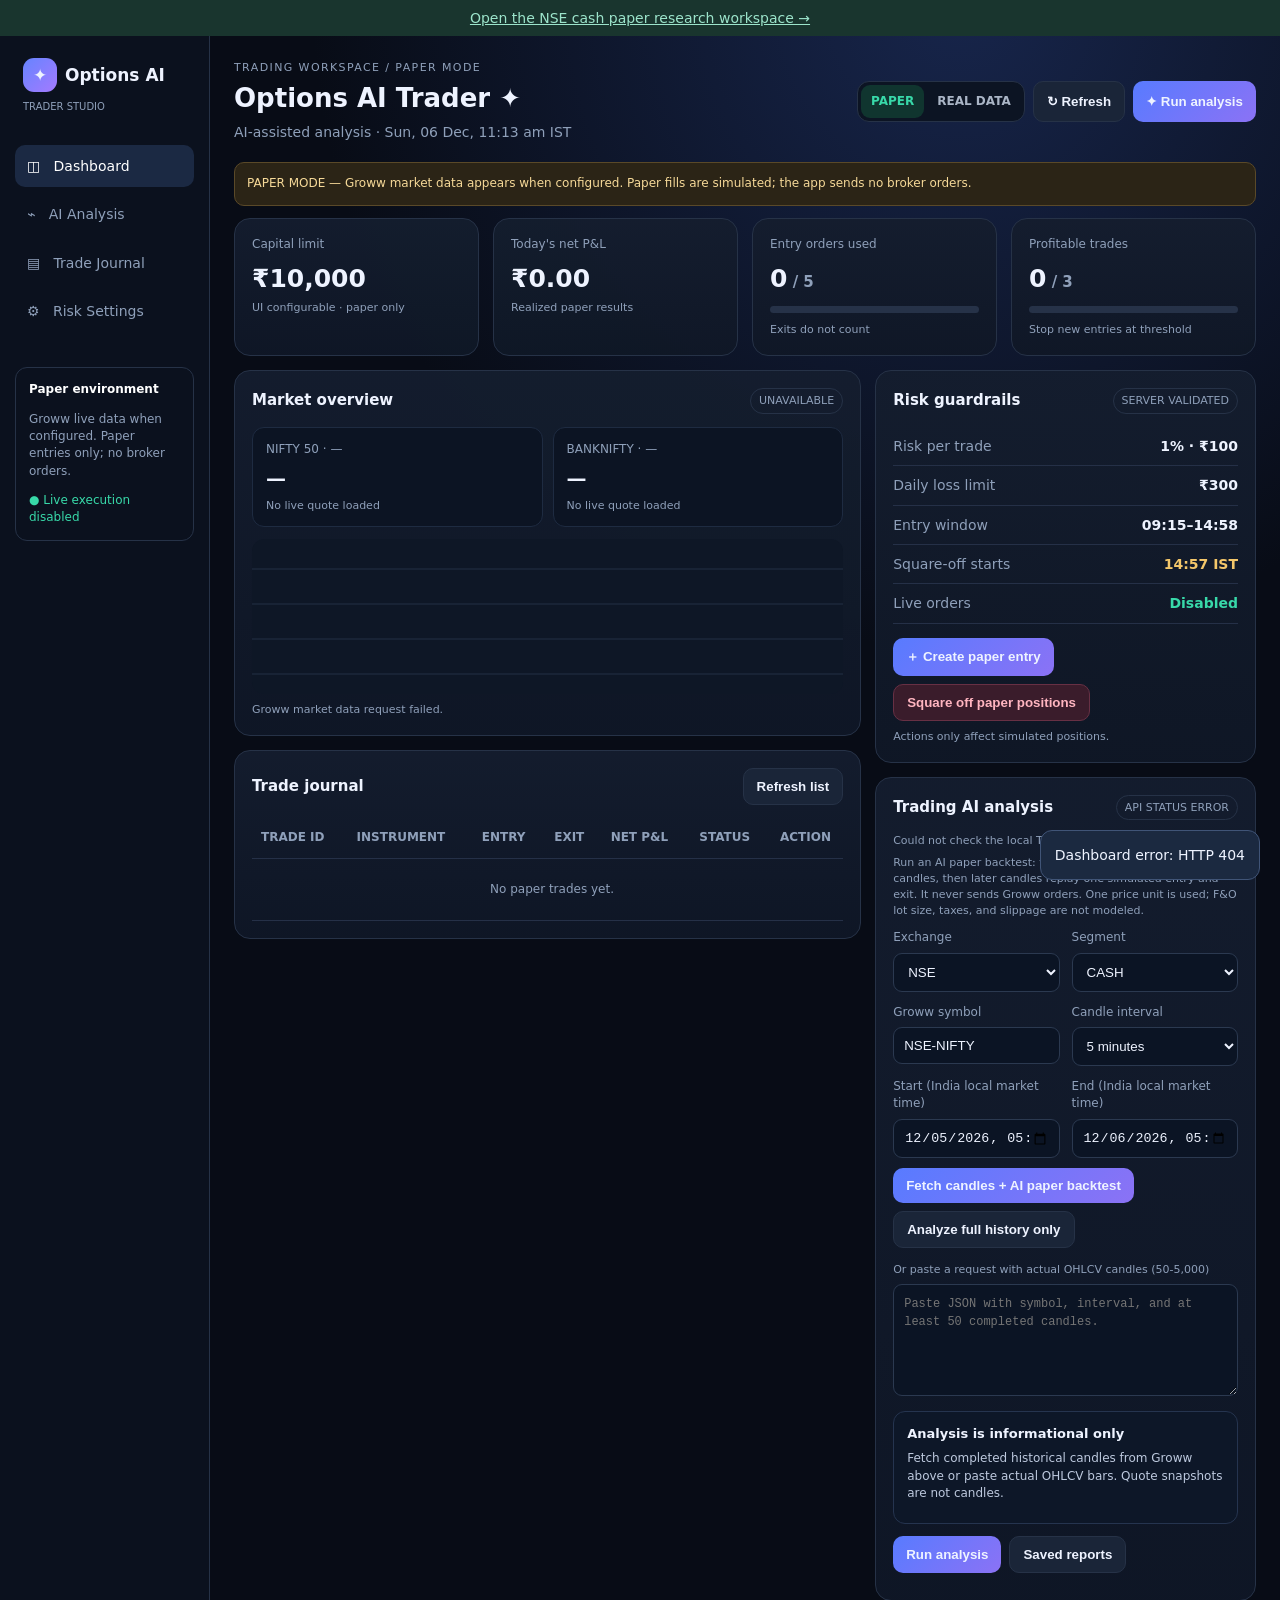
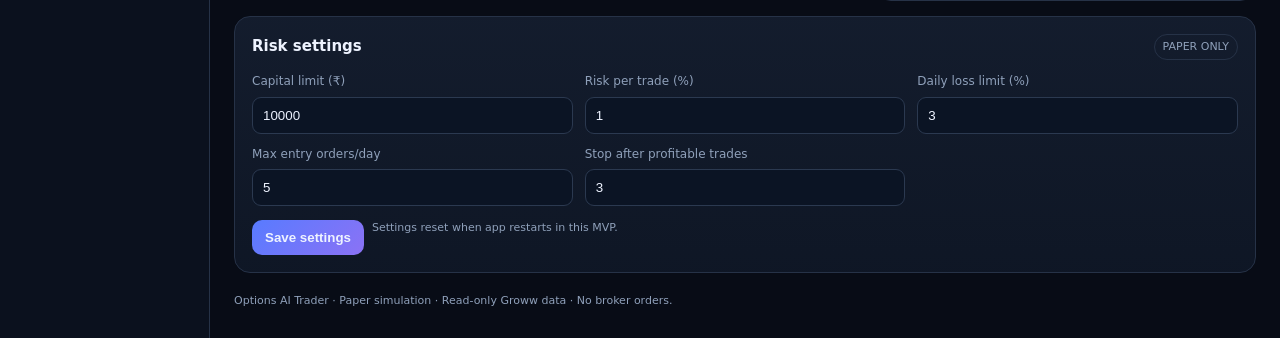
==== commit ee266fd3: "adding more capability" ====
--- a/backend/src/main/resources/static/index.html
+++ b/backend/src/main/resources/static/index.html
@@ -1,7 +1,8 @@
 <!doctype html><html lang="en"><head><meta charset="utf-8"><meta name="viewport" content="width=device-width,initial-scale=1"><title>Options AI Trader</title>
 <style>
 :root{--bg:#080c16;--panel:#111827;--line:#263247;--text:#eef3ff;--muted:#8fa0ba;--blue:#6c8cff;--green:#38d9a9;--red:#ff7185;--amber:#f4c76a}*{box-sizing:border-box}body{margin:0;background:radial-gradient(circle at 75% 0,#17254b 0,transparent 30%),var(--bg);color:var(--text);font:14px/1.45 system-ui,-apple-system,Segoe UI,sans-serif}.app{display:grid;grid-template-columns:210px 1fr;min-height:100vh}.side{border-right:1px solid var(--line);padding:22px 15px;background:#0b111e}.brand{font-weight:800;font-size:17px;margin:0 8px 28px}.logo{display:inline-grid;place-items:center;width:34px;height:34px;background:linear-gradient(135deg,#6684ff,#a47aff);border-radius:11px;margin-right:8px}.nav{display:grid;gap:6px}.nav a{padding:11px 12px;border-radius:10px;color:var(--muted);text-decoration:none}.nav a.active,.nav a:hover{background:#1b2943;color:white}.note{margin-top:35px;padding:13px;border:1px solid var(--line);border-radius:12px;color:var(--muted);font-size:12px}.main{padding:24px;max-width:1600px;width:100%;margin:auto}.top{display:flex;align-items:center;justify-content:space-between;gap:15px;margin-bottom:20px}.eyebrow{color:var(--muted);font-size:11px;letter-spacing:1.4px}.title{font-size:26px;font-weight:750;margin:4px 0}.sub,.muted{color:var(--muted)}.badge{display:inline-flex;gap:7px;padding:7px 10px;border-radius:999px;background:#10352f;color:var(--green);font-weight:700;font-size:12px}.mode-control{display:inline-flex;align-items:center;padding:3px;border:1px solid var(--line);border-radius:12px;background:#0c1423;gap:3px}.mode-option{border:0;border-radius:9px;padding:8px 10px;background:transparent;color:var(--muted);font:inherit;font-size:12px;font-weight:700}.mode-option.active{background:#10352f;color:var(--green)}.mode-option.locked{color:#aab5c6;cursor:pointer}.mode-option.locked:hover,.mode-option.locked:focus-visible{background:#202b40;color:white;outline:2px solid #6c8cff;outline-offset:1px}.mode-dialog{max-width:440px;border:1px solid var(--line);border-radius:16px;background:#141d2e;color:var(--text);padding:22px}.mode-dialog::backdrop{background:#050914bb}.mode-dialog h2{margin:0 0 10px;font-size:18px}.mode-dialog p{color:#bdc9de}.mode-dialog .dialog-actions{display:flex;justify-content:flex-end}.dot{width:7px;height:7px;border-radius:50%;background:currentColor}.actions{display:flex;gap:8px;flex-wrap:wrap}.btn{border:1px solid var(--line);background:#1a2538;color:var(--text);padding:10px 13px;border-radius:10px;cursor:pointer;font-weight:650}.primary{background:linear-gradient(135deg,#587bff,#8b72f5);border:0}.danger{background:#3a1c2b;border-color:#673044;color:#ffb5c0}.grid{display:grid;gap:14px}.stats{grid-template-columns:repeat(4,minmax(0,1fr));margin-bottom:14px}.card{background:linear-gradient(180deg,#141d2ef5,#0f1726f5);border:1px solid var(--line);border-radius:16px;padding:17px;min-width:0}.label{color:var(--muted);font-size:12px}.metric{font-size:25px;font-weight:750;margin:8px 0 3px}.green{color:var(--green)}.red{color:var(--red)}.amber{color:var(--amber)}.layout{grid-template-columns:minmax(0,1.4fr) minmax(300px,.85fr);align-items:start}.section{display:flex;justify-content:space-between;gap:12px;align-items:center;margin-bottom:13px}.section h2{font-size:15px;margin:0}.pill{font-size:11px;border:1px solid var(--line);color:var(--muted);border-radius:999px;padding:4px 8px}.market{display:grid;grid-template-columns:repeat(2,1fr);gap:10px}.index{padding:13px;border-radius:12px;background:#0c1423;border:1px solid #1e2b41}.index-name{font-size:12px;color:var(--muted)}.index-value{font-size:20px;font-weight:750;margin:5px 0}.chart{height:155px;width:100%;display:block;background:#0e1726;border-radius:12px;margin-top:12px}.explain{padding:13px;border-radius:12px;background:#0d1728;border:1px solid #25344f;margin-top:10px;overflow-wrap:anywhere}.explain h3{margin:0 0 6px;font-size:13px}.explain p{margin:0 0 8px;color:#bdc9de;font-size:12px}.progress{height:7px;border-radius:9px;background:#263248;overflow:hidden;margin:9px 0}.progress span{display:block;height:100%;background:linear-gradient(90deg,#6685ff,#38d9a9)}.rule{display:flex;justify-content:space-between;gap:8px;padding:9px 0;border-bottom:1px solid #253047}.tablewrap{overflow:auto}table{width:100%;border-collapse:collapse;min-width:600px}th,td{text-align:left;padding:11px 9px;border-bottom:1px solid #253047;font-size:12px}th{color:var(--muted)}.empty{text-align:center;color:var(--muted);padding:22px}.small{font-size:11px;color:var(--muted)}.settings{display:grid;grid-template-columns:repeat(3,minmax(0,1fr));gap:12px}.field label{display:block;color:var(--muted);font-size:12px;margin-bottom:6px}.field input,.field select{width:100%;background:#0b1424;color:var(--text);border:1px solid #2b3950;border-radius:9px;padding:10px}.notice{padding:12px;border-radius:10px;background:#2b2416;border:1px solid #5a4928;color:#f6d998;font-size:12px;margin:12px 0}.toast{position:fixed;right:20px;bottom:20px;max-width:360px;background:#1b2940;border:1px solid #405477;border-radius:12px;padding:14px;z-index:10}.hidden{display:none}@media(max-width:1050px){.app{grid-template-columns:1fr}.side{display:none}.stats{grid-template-columns:repeat(2,1fr)}.layout{grid-template-columns:1fr}}@media(max-width:560px){.main{padding:13px}.top{align-items:flex-start;flex-direction:column}.settings{grid-template-columns:1fr}.title{font-size:22px}}
-</style></head><body><div class="app"><aside class="side"><div class="brand"><span class="logo">✦</span>Options AI<br><span class="muted" style="font-size:10px;font-weight:500">TRADER STUDIO</span></div><nav class="nav"><a href="#dashboard" class="active">◫ &nbsp; Dashboard</a><a href="#analysis">⌁ &nbsp; AI Analysis</a><a href="#trades">▤ &nbsp; Trade Journal</a><a href="#settings">⚙ &nbsp; Risk Settings</a></nav><div class="note"><b style="color:white">Paper environment</b><p>Groww live data when configured. Paper entries only; no broker orders.</p><span class="green">● Live execution disabled</span></div></aside>
+</style></head><body>
+<a href='/paper-workspace.html' style='display:block;text-align:center;padding:8px;background:#19352e;color:#9ce4cb'>Open the NSE cash paper research workspace →</a><div class="app"><aside class="side"><div class="brand"><span class="logo">✦</span>Options AI<br><span class="muted" style="font-size:10px;font-weight:500">TRADER STUDIO</span></div><nav class="nav"><a href="#dashboard" class="active">◫ &nbsp; Dashboard</a><a href="#analysis">⌁ &nbsp; AI Analysis</a><a href="#trades">▤ &nbsp; Trade Journal</a><a href="#settings">⚙ &nbsp; Risk Settings</a></nav><div class="note"><b style="color:white">Paper environment</b><p>Groww live data when configured. Paper entries only; no broker orders.</p><span class="green">● Live execution disabled</span></div></aside>
 <main class="main"><header class="top"><div><div class="eyebrow">TRADING WORKSPACE / PAPER MODE</div><div class="title">Options AI Trader ✦</div><div class="sub">AI-assisted analysis · <span id="now">Loading time…</span></div></div><div class="actions"><div class="mode-control" role="group" aria-label="Trading mode"><button type="button" class="mode-option active" aria-pressed="true" aria-label="Paper mode selected">PAPER</button><button type="button" class="mode-option locked" onclick="openRealModeDialog()" aria-label="View real mode availability" title="View real mode availability">REAL DATA</button></div><button class="btn" onclick="refresh()">↻ Refresh</button><button class="btn primary" onclick="analyze()">✦ Run analysis</button></div></header>
 <div class="notice">PAPER MODE — Groww market data appears when configured. Paper fills are simulated; the app sends no broker orders.</div>
 <section id="dashboard"><div class="grid stats">
@@ -12,8 +13,9 @@
 <div class="grid layout"><div class="grid"><div class="card"><div class="section"><h2>Market overview</h2><span class="pill" id="marketState">WAITING FOR GROWW</span></div><div class="market"><div class="index"><div class="index-name">NIFTY 50 · <span id="niftyState">—</span></div><div class="index-value" id="niftyValue">—</div><div class="small" id="niftyChange">No live quote loaded</div></div><div class="index"><div class="index-name">BANKNIFTY · <span id="bankNiftyState">—</span></div><div class="index-value" id="bankNiftyValue">—</div><div class="small" id="bankNiftyChange">No live quote loaded</div></div></div><svg class="chart" id="marketChart" viewBox="0 0 760 155" preserveAspectRatio="none"><g stroke="#25334a"><path d="M0 30H760M0 65H760M0 100H760M0 135H760"/></g><path id="marketPath" d="" fill="none" stroke="#7895ff" stroke-width="3"/></svg><div class="small" style="margin-top:8px"><span id="marketNote">Configure Groww API credentials to load real market data.</span> <span id="marketUpdated"></span></div></div>
 <div class="card" id="trades"><div class="section"><h2>Trade journal</h2><button class="btn" onclick="loadTrades()">Refresh list</button></div><div class="tablewrap"><table><thead><tr><th>TRADE ID</th><th>INSTRUMENT</th><th>ENTRY</th><th>EXIT</th><th>NET P&amp;L</th><th>STATUS</th><th>ACTION</th></tr></thead><tbody id="tradeRows"><tr><td colspan="7" class="empty">No paper trades yet.</td></tr></tbody></table></div></div></div>
 <div class="grid"><div class="card"><div class="section"><h2>Risk guardrails</h2><span class="pill">SERVER VALIDATED</span></div><div class="rule"><span class="muted">Risk per trade</span><strong id="risk">1% · ₹100</strong></div><div class="rule"><span class="muted">Daily loss limit</span><strong id="lossLimit">₹300</strong></div><div class="rule"><span class="muted">Entry window</span><strong>09:15–14:58</strong></div><div class="rule"><span class="muted">Square-off starts</span><strong class="amber">14:57 IST</strong></div><div class="rule"><span class="muted">Live orders</span><strong class="green">Disabled</strong></div><div class="actions" style="margin-top:14px"><button class="btn primary" onclick="executePaper()">＋ Create paper entry</button><button class="btn danger" onclick="squareOff()">Square off paper positions</button></div><div class="small" style="margin-top:8px">Actions only affect simulated positions.</div></div>
-<div class="card" id="analysis"><div class="section"><h2>Trading AI analysis</h2><span class="pill" id="aiMode">CHECKING API</span></div><div id="aiConnection" class="small">Checking the local Trading AI API and candle availability…</div><div class="small" style="margin:6px 0 10px">Load real historical candles from Groww and send the candle series plus the original Groww response to the Trading AI API.</div><div class="settings" style="grid-template-columns:repeat(2,minmax(0,1fr))"><div class="field"><label for="historyExchange">Exchange</label><select id="historyExchange"><option value="NSE">NSE</option><option value="BSE">BSE</option></select></div><div class="field"><label for="historySegment">Segment</label><select id="historySegment"><option value="CASH">CASH</option><option value="FNO">FNO</option></select></div><div class="field"><label for="historySymbol">Groww symbol</label><input id="historySymbol" value="NSE-NIFTY" maxlength="80" placeholder="NSE-WIPRO or NSE-NIFTY-..."></div><div class="field"><label for="historyInterval">Candle interval</label><select id="historyInterval"><option value="1minute">1 minute</option><option value="2minute">2 minutes</option><option value="3minute">3 minutes</option><option value="5minute" selected>5 minutes</option><option value="10minute">10 minutes</option><option value="15minute">15 minutes</option><option value="30minute">30 minutes</option><option value="1hour">1 hour</option><option value="4hour">4 hours</option><option value="1day">1 day</option><option value="1week">1 week</option><option value="1month">1 month</option></select></div><div class="field"><label for="historyStart">Start (India local market time)</label><input id="historyStart" type="datetime-local"></div><div class="field"><label for="historyEnd">End (India local market time)</label><input id="historyEnd" type="datetime-local"></div></div><div class="actions" style="margin-top:10px"><button class="btn primary" onclick="analyzeGrowwHistory()">Fetch Groww candles + analyze</button></div><label class="small" for="aiRequest" style="display:block;margin-top:14px">Or paste a request with actual OHLCV candles (50-5,000)</label><textarea id="aiRequest" rows="5" aria-label="Completed OHLCV candle request JSON" placeholder='Paste JSON with symbol, interval, and at least 50 completed candles.' style="width:100%;margin-top:6px;padding:10px;border:1px solid #2b3950;border-radius:9px;background:#0b1424;color:var(--text);font:12px/1.5 ui-monospace,Consolas,monospace;resize:vertical"></textarea><div id="analysisBody" class="explain"><h3>Analysis is informational only</h3><p>Fetch completed historical candles from Groww above or paste actual OHLCV bars. Quote snapshots are not candles.</p></div><div class="actions" style="margin-top:12px"><button class="btn primary" onclick="analyze()">Run analysis</button><button class="btn" onclick="loadAiReports()">Saved reports</button></div><div id="aiReports" class="small" style="margin-top:10px"></div></div></div></div></section>
+<div class="card" id="analysis"><div class="section"><h2>Trading AI analysis</h2><span class="pill" id="aiMode">CHECKING API</span></div><div id="aiConnection" class="small">Checking the local Trading AI API and candle availability…</div><div class="small" style="margin:6px 0 10px">Run an AI paper backtest: the AI sees the first 50 complete candles, then later candles replay one simulated entry and exit. It never sends Groww orders. One price unit is used; F&amp;O lot size, taxes, and slippage are not modeled.</div><div class="settings" style="grid-template-columns:repeat(2,minmax(0,1fr))"><div class="field"><label for="historyExchange">Exchange</label><select id="historyExchange"><option value="NSE">NSE</option><option value="BSE">BSE</option></select></div><div class="field"><label for="historySegment">Segment</label><select id="historySegment"><option value="CASH">CASH</option><option value="FNO">FNO</option></select></div><div class="field"><label for="historySymbol">Groww symbol</label><input id="historySymbol" value="NSE-NIFTY" maxlength="80" placeholder="NSE-WIPRO or NSE-NIFTY-..."></div><div class="field"><label for="historyInterval">Candle interval</label><select id="historyInterval"><option value="1minute">1 minute</option><option value="2minute">2 minutes</option><option value="3minute">3 minutes</option><option value="5minute" selected>5 minutes</option><option value="10minute">10 minutes</option><option value="15minute">15 minutes</option><option value="30minute">30 minutes</option><option value="1hour">1 hour</option><option value="4hour">4 hours</option><option value="1day">1 day</option><option value="1week">1 week</option><option value="1month">1 month</option></select></div><div class="field"><label for="historyStart">Start (India local market time)</label><input id="historyStart" type="datetime-local"></div><div class="field"><label for="historyEnd">End (India local market time)</label><input id="historyEnd" type="datetime-local"></div></div><div class="actions" style="margin-top:10px"><button id="runBacktest" class="btn primary" onclick="runGrowwBacktest()">Fetch candles + AI paper backtest</button><button class="btn" onclick="analyzeGrowwHistory()">Analyze full history only</button></div><label class="small" for="aiRequest" style="display:block;margin-top:14px">Or paste a request with actual OHLCV candles (50-5,000)</label><textarea id="aiRequest" rows="5" aria-label="Completed OHLCV candle request JSON" placeholder='Paste JSON with symbol, interval, and at least 50 completed candles.' style="width:100%;margin-top:6px;padding:10px;border:1px solid #2b3950;border-radius:9px;background:#0b1424;color:var(--text);font:12px/1.5 ui-monospace,Consolas,monospace;resize:vertical"></textarea><div id="analysisBody" class="explain"><h3>Analysis is informational only</h3><p>Fetch completed historical candles from Groww above or paste actual OHLCV bars. Quote snapshots are not candles.</p></div><div class="actions" style="margin-top:12px"><button class="btn primary" onclick="analyze()">Run analysis</button><button class="btn" onclick="loadAiReports()">Saved reports</button></div><div id="aiReports" class="small" style="margin-top:10px"></div></div></div></div></section>
 <section id="settings" class="card" style="margin-top:15px"><div class="section"><h2>Risk settings</h2><span class="pill">PAPER ONLY</span></div><div class="settings"><div class="field"><label>Capital limit (₹)</label><input id="sCapital" type="number" min="100" value="10000"></div><div class="field"><label>Risk per trade (%)</label><input id="sRisk" type="number" min=".1" max="5" step=".1" value="1"></div><div class="field"><label>Daily loss limit (%)</label><input id="sLoss" type="number" min=".1" max="10" step=".1" value="3"></div><div class="field"><label>Max entry orders/day</label><input id="sMax" type="number" min="1" max="30" value="5"></div><div class="field"><label>Stop after profitable trades</label><input id="sWins" type="number" min="1" max="20" value="3"></div></div><div class="actions" style="margin-top:14px"><button class="btn primary" onclick="saveSettings()">Save settings</button><span class="small" id="settingsStatus">Settings reset when app restarts in this MVP.</span></div></section><footer class="small" style="margin:20px 0 5px">Options AI Trader · Paper simulation · Read-only Groww data · No broker orders.</footer></main></div><div id="toast" class="toast hidden"></div><dialog id="realModeDialog" class="mode-dialog" aria-labelledby="realModeTitle"><h2 id="realModeTitle">Real mode setup</h2><p>Real-data mode uses read-only Groww quotes and the NIFTY option-chain snapshot for analysis when the API is enabled and credentials are valid. Paper entries and exits remain simulated.</p><p>This control does not enable broker order placement. Groww order submission, modification, cancellation, and status tracking are not implemented.</p><div class="dialog-actions"><button class="btn" onclick="closeRealModeDialog()">Close</button></div></dialog>
+<script src="/trading-ai-stream.js"></script>
 <script>
 const $=id=>document.getElementById(id);async function api(p,o={}){let r=await fetch(p,{headers:{'Content-Type':'application/json'},...o}),t=await r.text(),d={};try{d=t?JSON.parse(t):{}}catch{}if(!r.ok)throw Error(d.error||'HTTP '+r.status);return d}
 function money(v){return new Intl.NumberFormat('en-IN',{style:'currency',currency:'INR',maximumFractionDigits:2}).format(Number(v||0))}
@@ -24,23 +26,41 @@
 function fmtIndex(v){return new Intl.NumberFormat('en-IN',{maximumFractionDigits:2}).format(Number(v))}
 async function refreshMarket(){try{let m=await api('/api/market/overview');$('marketState').textContent=m.connected?'GROWW LIVE':m.state;$('marketNote').textContent=m.note||'No market data available.';$('marketUpdated').textContent=m.fetchedAt?'Updated '+new Date(m.fetchedAt).toLocaleTimeString('en-IN',{timeZone:'Asia/Kolkata'})+' IST':'';let n=m.nifty?.price,b=m.bankNifty?.price;$('niftyState').textContent=m.connected?'LTP':'UNAVAILABLE';$('bankNiftyState').textContent=m.connected?'LTP':'UNAVAILABLE';$('niftyValue').textContent=n==null?'—':fmtIndex(n);$('bankNiftyValue').textContent=b==null?'—':fmtIndex(b);$('niftyChange').textContent=n==null?'No live quote loaded':'Groww live index value';$('bankNiftyChange').textContent=b==null?'No live quote loaded':'Groww live index value';if(n!=null){marketHistory.push(Number(n));if(marketHistory.length>60)marketHistory.shift();let min=Math.min(...marketHistory),max=Math.max(...marketHistory),span=Math.max(max-min,1);let d=marketHistory.map((v,i)=>`${i===0?'M':'L'} ${i*760/Math.max(marketHistory.length-1,1)} ${140-(v-min)*120/span}`).join('');$('marketPath').setAttribute('d',d)}}catch(e){$('marketState').textContent='UNAVAILABLE';$('marketNote').textContent='Groww market data request failed.'}}
 async function refresh(){try{let d=await api('/api/dashboard');$('capital').textContent=money(d.capitalLimit);$('pnl').textContent=money(d.netPnl);$('pnl').className='metric '+(Number(d.netPnl)>=0?'green':'red');$('entries').textContent=d.entryOrdersUsed;$('maxEntries').textContent=d.maxEntryOrdersPerDay;$('entryBar').style.width=Math.min(100,d.entryOrdersUsed/d.maxEntryOrdersPerDay*100)+'%';$('wins').textContent=d.profitableTrades;$('winLimit').textContent=d.stopAfterProfitableTrades;$('winBar').style.width=Math.min(100,d.profitableTrades/d.stopAfterProfitableTrades*100)+'%';$('risk').textContent=d.riskPerTradePercent+'% · '+money(d.capitalLimit*d.riskPerTradePercent/100);$('lossLimit').textContent=money(d.dailyLossLimit);$('sCapital').value=d.capitalLimit;$('sRisk').value=d.riskPerTradePercent;$('sLoss').value=d.dailyLossPercent;$('sMax').value=d.maxEntryOrdersPerDay;$('sWins').value=d.stopAfterProfitableTrades;await loadTrades()}catch(e){toast('Dashboard error: '+e.message)}}
-async function loadTrades(){let ts=await api('/api/trades');$('tradeRows').innerHTML=ts.length?ts.map(t=>`<tr><td>${esc(t.id)}</td><td>${esc(t.symbol)} ${esc(t.optionType)}</td><td>${money(t.entryPremium)}</td><td>${t.exitPremium==null?'—':money(t.exitPremium)}</td><td class="${t.netPnl==null?'':Number(t.netPnl)>=0?'green':'red'}">${t.netPnl==null?'—':money(t.netPnl)}</td><td>${esc(t.status)}</td><td>${t.status==='OPEN'?`<button class="btn" onclick="closeTrade('${t.id}')">Close</button>`:`<button class="btn" onclick="report('${t.id}')">Report</button>`}</td></tr>`).join(''):'<tr><td colspan="7" class="empty">No paper trades yet.</td></tr>'}
+async function loadTrades(){let ts=await api('/api/trades');$('tradeRows').innerHTML=ts.length?ts.map(t=>`<tr><td>${esc(t.id)}</td><td>${esc(t.symbol)} ${esc(t.side||t.optionType)}${t.mode==="BACKTEST"?" · BACKTEST":""}</td><td>${money(t.entryPremium)}</td><td>${t.exitPremium==null?'—':money(t.exitPremium)}</td><td class="${t.netPnl==null?'':Number(t.netPnl)>=0?'green':'red'}">${t.netPnl==null?'—':money(t.netPnl)}</td><td>${esc(t.status)}</td><td>${t.status==='OPEN'?`<button class="btn" onclick="closeTrade('${t.id}')">Close</button>`:`<button class="btn" onclick="report('${t.id}')">Report</button>`}</td></tr>`).join(''):'<tr><td colspan="7" class="empty">No paper trades yet.</td></tr>'}
 function displayValue(v){return v==null?'—':typeof v==='object'?JSON.stringify(v):String(v)}
 function detailList(title,items){if(!Array.isArray(items)||!items.length)return '';return `<section><h4>${esc(title)}</h4><ul>${items.map(x=>`<li>${esc(displayValue(x))}</li>`).join('')}</ul></section>`}
-function renderTradingReport(input){const wrapper=input||{};const r=wrapper.analysis&&typeof wrapper.analysis==="object"?wrapper.analysis:wrapper;
+function renderTradingReport(input){const wrapper=input||{};const raw=wrapper.analysis&&typeof wrapper.analysis==="object"?wrapper.analysis:wrapper.response&&typeof wrapper.response==="object"?wrapper.response:wrapper;const r={...raw,report_id:raw.report_id??wrapper.id};
  if(r?.status==='CANDLES_REQUIRED'||r?.status==='INVALID_REQUEST'||r?.status==='UNAVAILABLE'||r?.status==='BUSY'||r?.status==='INVALID_CANDLES'||r?.status==='UPSTREAM_ERROR'){ $('analysisBody').innerHTML=`<h3>${esc(r.status)}</h3><p>${esc(r.analysis||r.error||'Trading AI did not return an analysis.')}</p>${r.retryAfter?`<p class="small">Retry after: ${esc(r.retryAfter)}</p>`:''}<p class="small">No trade is authorized by this application.</p>`;return }
  const tf=r.timeframe||{},ind=r.indicators||{},ctx=Array.isArray(r.knowledge_context)?r.knowledge_context:[];
  const indicators=Object.entries(ind).map(([k,v])=>`<div class="rule"><span class="muted">${esc(k)}</span><strong>${esc(displayValue(v))}</strong></div>`).join('');
- const sources=ctx.map((s,i)=>{const o=s&&typeof s==='object'?s:{text:s};return `<div class="explain"><b>${esc(o.title||o.source||('Source '+(i+1)))}</b><p>${esc(o.content||o.text||JSON.stringify(o))}</p></div>`}).join('');
- $('analysisBody').innerHTML=`<h3>${esc(r.trend||'ANALYSIS')} · Report ${esc(r.report_id??'—')}</h3><p><b>${esc(r.symbol||'')}</b> · ${esc(tf.interval_label||r.interval||'')} · ${esc(r.as_of||'')}</p><p>${esc(r.summary||'No summary returned.')}</p><section><h4>Timeframe</h4><p>${esc(tf.bars_received??'—')} bars · ${esc(tf.first_bar||'—')} to ${esc(tf.last_bar||'—')} · ${esc(tf.observed_elapsed||'')}</p><p class="small">Lookbacks: ${esc(displayValue(tf.nominal_lookbacks||{}))}</p></section><section><h4>Indicators</h4>${indicators||'<p class="small">No indicators returned.</p>'}</section>${detailList('Evidence',r.evidence)}${detailList('Positive reasons',r.positive_reasons)}${detailList('Negative reasons',r.negative_reasons)}${detailList('Risk notes',r.risk_notes)}<section><h4>Knowledge</h4><p>${esc(r.knowledge_status||'No knowledge status returned.')}</p>${sources||'<p class="small">No source cards returned.</p>'}</section>${detailList('Limitations',r.limitations)}<p class="small">Report ID: ${esc(r.report_id??'—')} · Informational only · No order action is connected.</p>`;
+ const provenance=r.market_data_summary;
+ const provenanceHtml=provenance?'<section><h4>Data source</h4><p>'+esc([provenance.provider,provenance.instrument,provenance.source_interval].filter(Boolean).join(' · '))+' · '+esc(provenance.bars_analyzed)+' bars analyzed</p><p class="small">Normalized candles drive indicators; the original provider response is retained in report details.</p></section>':'';
+ const sources=ctx.map((s,i)=>{const o=s&&typeof s==='object'?s:{text:s};return `<div class="explain"><b>${esc(o.title||o.source||('Source '+(i+1)))}</b><p>${esc(o.excerpt||o.content||o.text||JSON.stringify(o))}</p></div>`}).join('');
+ $('analysisBody').innerHTML=`<h3>${esc(r.trend||'ANALYSIS')} · Report ${esc(r.report_id??'—')}</h3><p><b>${esc(r.symbol||'')}</b> · ${esc(tf.interval_label||r.interval||'')} · ${esc(r.as_of||'')}</p><p>${esc(r.summary||'No summary returned.')}</p><section><h4>Timeframe</h4><p>${esc(tf.bars_received??'—')} bars · ${esc(tf.first_bar||'—')} to ${esc(tf.last_bar||'—')} · ${esc(tf.observed_elapsed||'')}</p><p class="small">Lookbacks: ${esc(displayValue(tf.nominal_lookbacks||{}))}</p></section>${provenanceHtml}<section><h4>Indicators</h4>${indicators||'<p class="small">No indicators returned.</p>'}</section>${detailList('Evidence',r.evidence)}${detailList('Positive reasons',r.positive_reasons)}${detailList('Negative reasons',r.negative_reasons)}${detailList('Risk notes',r.risk_notes)}<section><h4>Knowledge</h4><p>${esc(r.knowledge_status||'No knowledge status returned.')}</p>${sources||'<p class="small">No source cards returned.</p>'}</section>${detailList('Limitations',r.limitations)}<p class="small">Report ID: ${esc(r.report_id??'—')} · AI analysis is informational; separate historical backtests create paper-only fills, never Groww orders.</p>`;
 }
-async function refreshAiStatus(){try{const s=await api("/api/ai/status");$("aiMode").textContent=s.ready?"API READY":s.connected?"API NOT READY":s.enabled?"API OFFLINE":"API DISABLED";$("aiConnection").textContent=s.candlesAvailable?"Groww historical candles can be fetched on demand. Choose an instrument and date range; at least 50 complete valid candles are required.":"Configure Groww credentials to fetch historical candles on demand."}catch(e){$("aiMode").textContent="API STATUS ERROR";$("aiConnection").textContent="Could not check the local Trading AI API."}}async function loadAiReports(){try{const response=await api('/api/ai/reports?kind=analysis');if(response?.error){$('aiReports').textContent=response.error;return}const list=Array.isArray(response)?response:(response.reports||response.items||response.data);if(!Array.isArray(list)){$('aiReports').textContent='Saved report list is unavailable.';return}const buttons=list.map(r=>{const id=Number(r.report_id??r.id);return Number.isSafeInteger(id)&&id>0?`<button class="btn" style="margin:3px" onclick="openAiReport(${id})">Report ${esc(id)} · ${esc(r.symbol||'analysis')}</button>`:''}).join('');$('aiReports').innerHTML=buttons||'No saved analysis reports.'}catch(e){$('aiReports').textContent='Saved reports unavailable: '+e.message}}
+async function refreshAiStatus(){try{const s=await api("/api/ai/status");$("aiMode").textContent=s.ready?"API READY":s.state==="API_UPDATE_REQUIRED"?"UPDATE AI API":s.connected?"API NOT READY":s.enabled?"API OFFLINE":"API DISABLED";$("aiConnection").textContent=s.error?s.error:s.candlesAvailable?"Groww historical candles can be fetched on demand. Choose an instrument and date range; at least 50 complete valid candles are required.":"Configure Groww credentials to fetch historical candles on demand."}catch(e){$("aiMode").textContent="API STATUS ERROR";$("aiConnection").textContent="Could not check the local Trading AI API."}}async function loadAiReports(){try{const response=await api('/api/ai/reports?kind=analysis');if(response?.error){$('aiReports').textContent=response.error;return}const list=Array.isArray(response)?response:(response.reports||response.items||response.data);if(!Array.isArray(list)){$('aiReports').textContent='Saved report list is unavailable.';return}const buttons=list.map(r=>{const id=Number(r.report_id??r.id);return Number.isSafeInteger(id)&&id>0?`<button class="btn" style="margin:3px" onclick="openAiReport(${id})">Report ${esc(id)} · ${esc(r.symbol||'analysis')}</button>`:''}).join('');$('aiReports').innerHTML=buttons||'No saved analysis reports.'}catch(e){$('aiReports').textContent='Saved reports unavailable: '+e.message}}
 async function openAiReport(id){try{const report=await api('/api/ai/reports/'+encodeURIComponent(id));$('aiMode').textContent='REPORT '+id;renderTradingReport(report);$('analysis').scrollIntoView({behavior:'smooth',block:'center'})}catch(e){toast('Report unavailable: '+e.message)}}
 function localDateTimeInput(d){const local=new Date(d.getTime()-d.getTimezoneOffset()*60000);return local.toISOString().slice(0,16)}
 function initGrowwHistoryDates(){const end=new Date();end.setMinutes(Math.floor(end.getMinutes()/5)*5,0,0);const start=new Date(end);start.setDate(start.getDate()-1);$("historyStart").value=localDateTimeInput(start);$("historyEnd").value=localDateTimeInput(end)}
 function growwHistoryRequest(){const start=$("historyStart").value,end=$("historyEnd").value;if(!start||!end)throw Error("Choose a start and end time.");return {exchange:$("historyExchange").value,segment:$("historySegment").value,groww_symbol:$("historySymbol").value.trim(),start_time:start.replace("T"," ")+":00",end_time:end.replace("T"," ")+":00",candle_interval:$("historyInterval").value,analysis_prompt:"Analyze this Groww historical candle series for trend, evidence, indicators, and risks. Treat it as historical data; do not create trading orders."}}
-async function analyzeGrowwHistory(){let payload;try{payload=growwHistoryRequest()}catch(e){toast(e.message);return}$("analysisBody").innerHTML="<p>Fetching historical candles from Groww and forwarding the full source response with normalized bars to Trading AI…</p>";$("aiMode").textContent="FETCHING GROWW";try{const result=await api("/api/backtesting/analyze",{method:"POST",body:JSON.stringify(payload)});$("aiMode").textContent=result.analysis?.status||result.status||"ANALYZED";renderTradingReport(result);if(result.source){$("analysisBody").insertAdjacentHTML("afterbegin","<p class=\"small\">Groww "+esc(result.source.growwSymbol)+" · "+esc(result.source.candleInterval)+" · "+esc(result.source.analysisCandleCount)+" completed bars used from "+esc(result.source.sourceCandleCount)+" source candles.</p>")}if(result.analysis?.status==="INVALID_CANDLES"||result.analysis?.status==="UNAVAILABLE"||result.analysis?.status==="BUSY")$("aiMode").textContent=result.analysis.status}catch(e){$("aiMode").textContent="GROWW / AI ERROR";$("analysisBody").innerHTML="<p>"+esc(e.message)+"</p><p class=\"small\">No orders are sent by this operation.</p>"}}
-async function analyze(){let payload;try{payload=JSON.parse($('aiRequest').value)}catch{$('analysisBody').innerHTML='<p>Paste a valid JSON request with symbol, interval, and completed candles first.</p>';return}$('analysisBody').innerHTML='<p>Sending validated candles and optional market data to the local Trading AI API…</p>';try{const response=await fetch('/api/analyze/stream',{method:'POST',headers:{'Content-Type':'application/json'},body:JSON.stringify(payload)});if(!response.ok||!response.body)throw Error('Analysis request failed: HTTP '+response.status);const reader=response.body.getReader(),decoder=new TextDecoder();let buffer='';while(true){const{value,done}=await reader.read();if(done)break;buffer+=decoder.decode(value,{stream:true}).replace(/\r/g,'');let split;while((split=buffer.indexOf('\n\n'))>=0){const eventBlock=buffer.slice(0,split);buffer=buffer.slice(split+2);let event='message',data=[];for(const line of eventBlock.split('\n')){if(line.startsWith('event:'))event=line.slice(6).trim();else if(line.startsWith('data:'))data.push(line.slice(5).trimStart())}const value=data.join('\n');if(event==='meta')$('aiMode').textContent='TRADING AI';else if(event==='report'){try{renderTradingReport(JSON.parse(value))}catch{$('analysisBody').textContent=value}}else if(event==='error'){$('analysisBody').textContent=value}}}}catch(e){$('analysisBody').innerHTML='<p>'+esc(e.message)+'</p>'}}
+async function runGrowwBacktest(){let payload;try{payload=growwHistoryRequest()}catch(e){toast(e.message);return}if(window.backtestRunning)return;window.backtestRunning=true;const backtestButton=$("runBacktest");if(backtestButton)backtestButton.disabled=true;$('analysisBody').innerHTML='<p>Loading completed Groww candles, asking Trading AI for the initial trend, then replaying the remaining history in paper mode…</p>';$('aiMode').textContent='RUNNING PAPER BACKTEST';try{const result=await api('/api/backtesting/run',{method:'POST',body:JSON.stringify(payload)});$('aiMode').textContent=result.backtest?.state||result.analysis?.status||result.status||'BACKTEST';renderTradingReport(result);if(result.source){$('analysisBody').insertAdjacentHTML('afterbegin',`<p class="small">Groww ${esc(result.source.growwSymbol)} · ${esc(result.source.candleInterval)} · ${esc(result.source.replayCandleCount)} replay bars; AI signal cutoff ${esc(result.source.signalCutoff)}.</p>`)}const b=result.backtest||{},d=result.decision||{},t=b.trade;const fill=t?`<p><b>Paper order:</b> ${esc(t.id)} · ${esc(d.action||t.side)} one unit at ${money(t.entryPremium)} on ${esc(t.entryTime)}.</p><p><b>Exit:</b> ${money(t.exitPremium)} on ${esc(t.exitTime)} · ${esc(b.exitReason)} · net P&amp;L ${money(t.netPnl)}.</p>`:'<p>No paper order was placed.</p>';$('analysisBody').insertAdjacentHTML('beforeend',`<section class="explain"><h3>Historical paper backtest · ${esc(d.action||'HOLD')}</h3><p>${esc(d.reason||b.noTradeReason||'No decision returned.')}</p>${fill}<p class="small">${esc(b.signalBars??0)} signal bars · ${esc(b.replayBars??0)} replay bars · 1 ATR stop / 2 ATR target · Groww orders sent: no.</p>${b.noTradeReason?`<p class="small">${esc(b.noTradeReason)}</p>`:''}</section>`);if(result.paperOrderPlaced){await refresh();$('aiMode').textContent='BACKTEST COMPLETE'}}catch(e){$('aiMode').textContent='GROWW / AI ERROR';$('analysisBody').innerHTML=`<p>${esc(e.message)}</p><p class="small">No Groww order or paper order was sent because the backtest did not complete.</p>`}finally{window.backtestRunning=false;if(backtestButton)backtestButton.disabled=false}}async function analyzeGrowwHistory(){let payload;try{payload=growwHistoryRequest()}catch(e){toast(e.message);return}$("analysisBody").innerHTML="<p>Fetching historical candles from Groww and forwarding the full source response with normalized bars to Trading AI…</p>";$("aiMode").textContent="FETCHING GROWW";try{const result=await api("/api/backtesting/analyze",{method:"POST",body:JSON.stringify(payload)});$("aiMode").textContent=result.analysis?.status||result.status||"ANALYZED";renderTradingReport(result);if(result.source){$("analysisBody").insertAdjacentHTML("afterbegin","<p class=\"small\">Groww "+esc(result.source.growwSymbol)+" · "+esc(result.source.candleInterval)+" · "+esc(result.source.analysisCandleCount)+" completed bars used from "+esc(result.source.sourceCandleCount)+" source candles.</p>")}if(result.analysis?.status==="INVALID_CANDLES"||result.analysis?.status==="UNAVAILABLE"||result.analysis?.status==="BUSY")$("aiMode").textContent=result.analysis.status}catch(e){$("aiMode").textContent="GROWW / AI ERROR";$("analysisBody").innerHTML="<p>"+esc(e.message)+"</p><p class=\"small\">No orders are sent by this operation.</p>"}}
+async function analyze(){
+ let payload;
+ try{payload=JSON.parse($('aiRequest').value)}
+ catch{$('analysisBody').textContent='Paste a valid JSON request with symbol, interval, and completed candles first.';return}
+ $('analysisBody').textContent='Sending validated candles to Trading AI…';$('aiMode').textContent='ANALYZING';
+ let received=false;
+ try{
+  const response=await fetch('/api/analyze/stream',{method:'POST',headers:{'Content-Type':'application/json'},body:JSON.stringify(payload)});
+  if(!response.ok||!response.body)throw Error('Analysis request failed: HTTP '+response.status);
+  await TradingAiStream.consume(response.body,({event,data})=>{
+   if(event==='meta')$('aiMode').textContent='TRADING AI';
+   else if(event==='report'){const report=JSON.parse(data);received=true;renderTradingReport(report);$('aiMode').textContent=report.status||'ANALYZED';}
+   else if(event==='error')throw Error(data);
+  });
+  if(!received)throw Error('The service closed the stream without returning an analysis report.');
+ }catch(error){$('aiMode').textContent='ANALYSIS ERROR';$('analysisBody').textContent=error.message;}
+}
 async function executePaper(){try{let t=await api('/api/paper/execute',{method:'POST'});toast('Paper entry created: '+t.id);await refresh();await report(t.id)}catch(e){toast('Entry blocked: '+e.message)}}
 async function closeTrade(id){try{let t=await api('/api/paper/close/'+id,{method:'POST'});toast('Paper trade closed: '+money(t.netPnl));await refresh();await report(id)}catch(e){toast(e.message)}}
 async function squareOff(){if(!confirm('Close all simulated positions? No broker orders will be sent.'))return;try{let d=await api('/api/paper/square-off',{method:'POST'});toast('Closed '+d.closed.length+' paper position(s).');await refresh()}catch(e){toast(e.message)}}
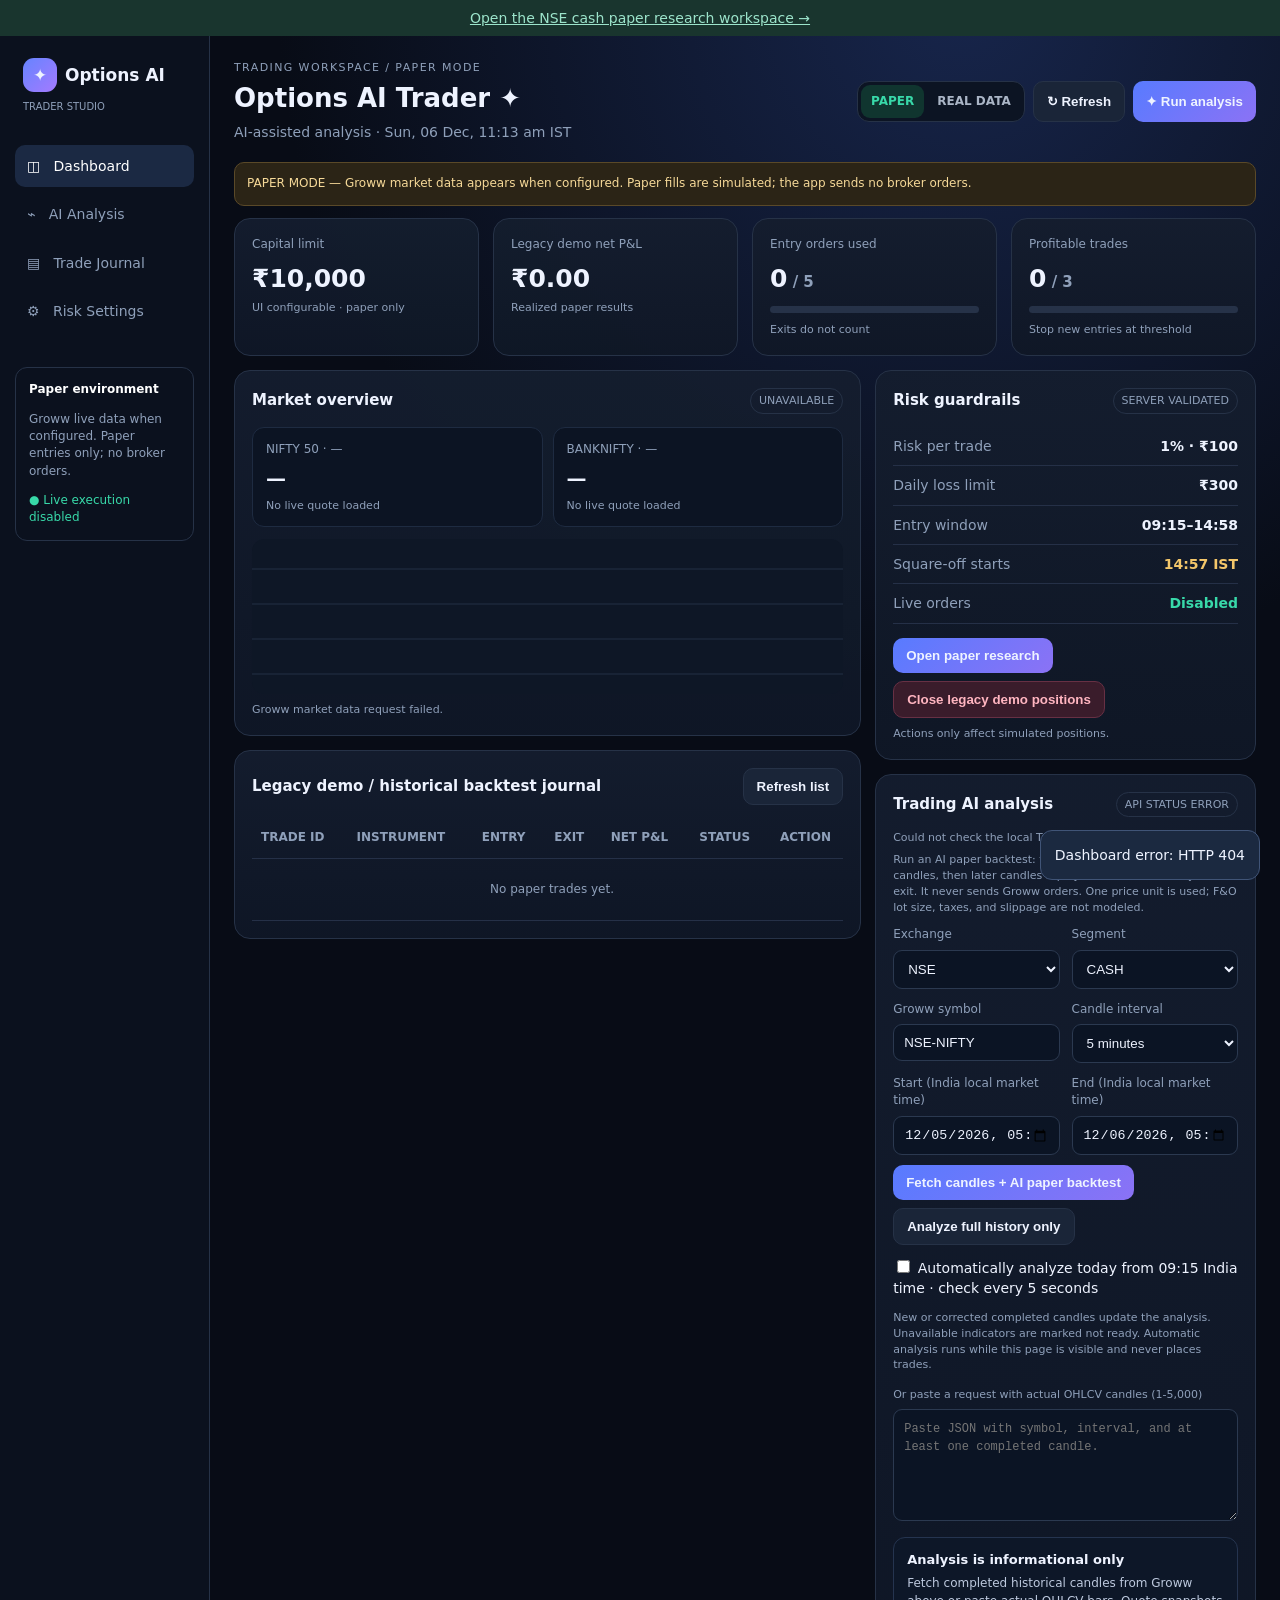
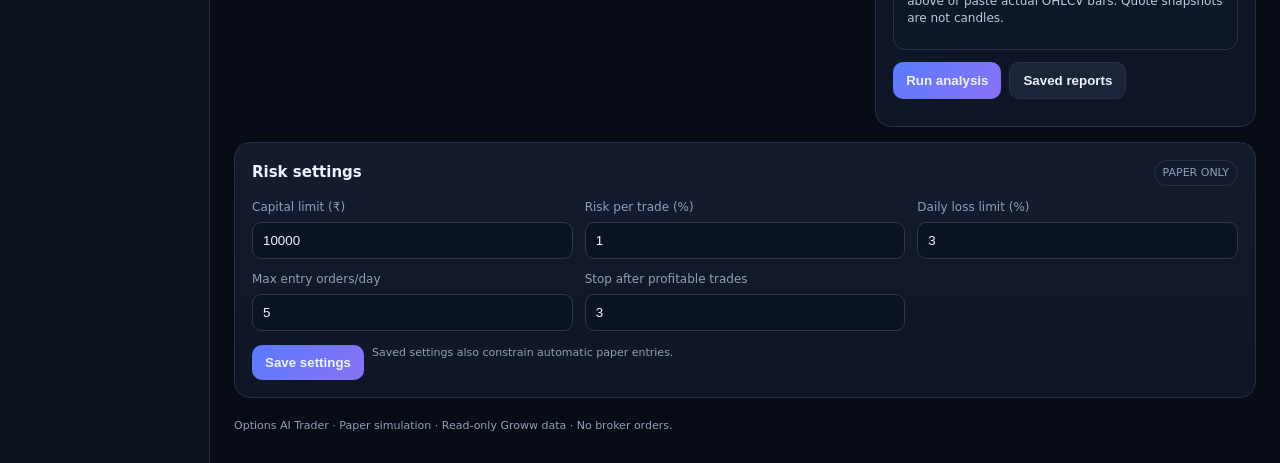
==== commit eabdf7fb: "29thOct" ====
--- a/backend/src/main/resources/static/index.html
+++ b/backend/src/main/resources/static/index.html
@@ -5,16 +5,16 @@
 <a href='/paper-workspace.html' style='display:block;text-align:center;padding:8px;background:#19352e;color:#9ce4cb'>Open the NSE cash paper research workspace →</a><div class="app"><aside class="side"><div class="brand"><span class="logo">✦</span>Options AI<br><span class="muted" style="font-size:10px;font-weight:500">TRADER STUDIO</span></div><nav class="nav"><a href="#dashboard" class="active">◫ &nbsp; Dashboard</a><a href="#analysis">⌁ &nbsp; AI Analysis</a><a href="#trades">▤ &nbsp; Trade Journal</a><a href="#settings">⚙ &nbsp; Risk Settings</a></nav><div class="note"><b style="color:white">Paper environment</b><p>Groww live data when configured. Paper entries only; no broker orders.</p><span class="green">● Live execution disabled</span></div></aside>
 <main class="main"><header class="top"><div><div class="eyebrow">TRADING WORKSPACE / PAPER MODE</div><div class="title">Options AI Trader ✦</div><div class="sub">AI-assisted analysis · <span id="now">Loading time…</span></div></div><div class="actions"><div class="mode-control" role="group" aria-label="Trading mode"><button type="button" class="mode-option active" aria-pressed="true" aria-label="Paper mode selected">PAPER</button><button type="button" class="mode-option locked" onclick="openRealModeDialog()" aria-label="View real mode availability" title="View real mode availability">REAL DATA</button></div><button class="btn" onclick="refresh()">↻ Refresh</button><button class="btn primary" onclick="analyze()">✦ Run analysis</button></div></header>
 <div class="notice">PAPER MODE — Groww market data appears when configured. Paper fills are simulated; the app sends no broker orders.</div>
-<section id="dashboard"><div class="grid stats">
+<section id="automatic-paper" aria-label="Automatic paper trading"></section><section id="dashboard"><div class="grid stats">
 <div class="card"><div class="label">Capital limit</div><div class="metric" id="capital">₹10,000</div><div class="small">UI configurable · paper only</div></div>
-<div class="card"><div class="label">Today's net P&amp;L</div><div class="metric" id="pnl">₹0.00</div><div class="small">Realized paper results</div></div>
+<div class="card"><div class="label">Legacy demo net P&amp;L</div><div class="metric" id="pnl">₹0.00</div><div class="small">Realized paper results</div></div>
 <div class="card"><div class="label">Entry orders used</div><div class="metric"><span id="entries">0</span><span class="muted" style="font-size:15px"> / <span id="maxEntries">5</span></span></div><div class="progress"><span id="entryBar" style="width:0%"></span></div><div class="small">Exits do not count</div></div>
 <div class="card"><div class="label">Profitable trades</div><div class="metric"><span id="wins">0</span><span class="muted" style="font-size:15px"> / <span id="winLimit">3</span></span></div><div class="progress"><span id="winBar" style="width:0%"></span></div><div class="small">Stop new entries at threshold</div></div></div>
 <div class="grid layout"><div class="grid"><div class="card"><div class="section"><h2>Market overview</h2><span class="pill" id="marketState">WAITING FOR GROWW</span></div><div class="market"><div class="index"><div class="index-name">NIFTY 50 · <span id="niftyState">—</span></div><div class="index-value" id="niftyValue">—</div><div class="small" id="niftyChange">No live quote loaded</div></div><div class="index"><div class="index-name">BANKNIFTY · <span id="bankNiftyState">—</span></div><div class="index-value" id="bankNiftyValue">—</div><div class="small" id="bankNiftyChange">No live quote loaded</div></div></div><svg class="chart" id="marketChart" viewBox="0 0 760 155" preserveAspectRatio="none"><g stroke="#25334a"><path d="M0 30H760M0 65H760M0 100H760M0 135H760"/></g><path id="marketPath" d="" fill="none" stroke="#7895ff" stroke-width="3"/></svg><div class="small" style="margin-top:8px"><span id="marketNote">Configure Groww API credentials to load real market data.</span> <span id="marketUpdated"></span></div></div>
-<div class="card" id="trades"><div class="section"><h2>Trade journal</h2><button class="btn" onclick="loadTrades()">Refresh list</button></div><div class="tablewrap"><table><thead><tr><th>TRADE ID</th><th>INSTRUMENT</th><th>ENTRY</th><th>EXIT</th><th>NET P&amp;L</th><th>STATUS</th><th>ACTION</th></tr></thead><tbody id="tradeRows"><tr><td colspan="7" class="empty">No paper trades yet.</td></tr></tbody></table></div></div></div>
-<div class="grid"><div class="card"><div class="section"><h2>Risk guardrails</h2><span class="pill">SERVER VALIDATED</span></div><div class="rule"><span class="muted">Risk per trade</span><strong id="risk">1% · ₹100</strong></div><div class="rule"><span class="muted">Daily loss limit</span><strong id="lossLimit">₹300</strong></div><div class="rule"><span class="muted">Entry window</span><strong>09:15–14:58</strong></div><div class="rule"><span class="muted">Square-off starts</span><strong class="amber">14:57 IST</strong></div><div class="rule"><span class="muted">Live orders</span><strong class="green">Disabled</strong></div><div class="actions" style="margin-top:14px"><button class="btn primary" onclick="executePaper()">＋ Create paper entry</button><button class="btn danger" onclick="squareOff()">Square off paper positions</button></div><div class="small" style="margin-top:8px">Actions only affect simulated positions.</div></div>
-<div class="card" id="analysis"><div class="section"><h2>Trading AI analysis</h2><span class="pill" id="aiMode">CHECKING API</span></div><div id="aiConnection" class="small">Checking the local Trading AI API and candle availability…</div><div class="small" style="margin:6px 0 10px">Run an AI paper backtest: the AI sees the first 50 complete candles, then later candles replay one simulated entry and exit. It never sends Groww orders. One price unit is used; F&amp;O lot size, taxes, and slippage are not modeled.</div><div class="settings" style="grid-template-columns:repeat(2,minmax(0,1fr))"><div class="field"><label for="historyExchange">Exchange</label><select id="historyExchange"><option value="NSE">NSE</option><option value="BSE">BSE</option></select></div><div class="field"><label for="historySegment">Segment</label><select id="historySegment"><option value="CASH">CASH</option><option value="FNO">FNO</option></select></div><div class="field"><label for="historySymbol">Groww symbol</label><input id="historySymbol" value="NSE-NIFTY" maxlength="80" placeholder="NSE-WIPRO or NSE-NIFTY-..."></div><div class="field"><label for="historyInterval">Candle interval</label><select id="historyInterval"><option value="1minute">1 minute</option><option value="2minute">2 minutes</option><option value="3minute">3 minutes</option><option value="5minute" selected>5 minutes</option><option value="10minute">10 minutes</option><option value="15minute">15 minutes</option><option value="30minute">30 minutes</option><option value="1hour">1 hour</option><option value="4hour">4 hours</option><option value="1day">1 day</option><option value="1week">1 week</option><option value="1month">1 month</option></select></div><div class="field"><label for="historyStart">Start (India local market time)</label><input id="historyStart" type="datetime-local"></div><div class="field"><label for="historyEnd">End (India local market time)</label><input id="historyEnd" type="datetime-local"></div></div><div class="actions" style="margin-top:10px"><button id="runBacktest" class="btn primary" onclick="runGrowwBacktest()">Fetch candles + AI paper backtest</button><button class="btn" onclick="analyzeGrowwHistory()">Analyze full history only</button></div><label class="small" for="aiRequest" style="display:block;margin-top:14px">Or paste a request with actual OHLCV candles (50-5,000)</label><textarea id="aiRequest" rows="5" aria-label="Completed OHLCV candle request JSON" placeholder='Paste JSON with symbol, interval, and at least 50 completed candles.' style="width:100%;margin-top:6px;padding:10px;border:1px solid #2b3950;border-radius:9px;background:#0b1424;color:var(--text);font:12px/1.5 ui-monospace,Consolas,monospace;resize:vertical"></textarea><div id="analysisBody" class="explain"><h3>Analysis is informational only</h3><p>Fetch completed historical candles from Groww above or paste actual OHLCV bars. Quote snapshots are not candles.</p></div><div class="actions" style="margin-top:12px"><button class="btn primary" onclick="analyze()">Run analysis</button><button class="btn" onclick="loadAiReports()">Saved reports</button></div><div id="aiReports" class="small" style="margin-top:10px"></div></div></div></div></section>
-<section id="settings" class="card" style="margin-top:15px"><div class="section"><h2>Risk settings</h2><span class="pill">PAPER ONLY</span></div><div class="settings"><div class="field"><label>Capital limit (₹)</label><input id="sCapital" type="number" min="100" value="10000"></div><div class="field"><label>Risk per trade (%)</label><input id="sRisk" type="number" min=".1" max="5" step=".1" value="1"></div><div class="field"><label>Daily loss limit (%)</label><input id="sLoss" type="number" min=".1" max="10" step=".1" value="3"></div><div class="field"><label>Max entry orders/day</label><input id="sMax" type="number" min="1" max="30" value="5"></div><div class="field"><label>Stop after profitable trades</label><input id="sWins" type="number" min="1" max="20" value="3"></div></div><div class="actions" style="margin-top:14px"><button class="btn primary" onclick="saveSettings()">Save settings</button><span class="small" id="settingsStatus">Settings reset when app restarts in this MVP.</span></div></section><footer class="small" style="margin:20px 0 5px">Options AI Trader · Paper simulation · Read-only Groww data · No broker orders.</footer></main></div><div id="toast" class="toast hidden"></div><dialog id="realModeDialog" class="mode-dialog" aria-labelledby="realModeTitle"><h2 id="realModeTitle">Real mode setup</h2><p>Real-data mode uses read-only Groww quotes and the NIFTY option-chain snapshot for analysis when the API is enabled and credentials are valid. Paper entries and exits remain simulated.</p><p>This control does not enable broker order placement. Groww order submission, modification, cancellation, and status tracking are not implemented.</p><div class="dialog-actions"><button class="btn" onclick="closeRealModeDialog()">Close</button></div></dialog>
+<div class="card" id="trades"><div class="section"><h2>Legacy demo / historical backtest journal</h2><button class="btn" onclick="loadTrades()">Refresh list</button></div><div class="tablewrap"><table><thead><tr><th>TRADE ID</th><th>INSTRUMENT</th><th>ENTRY</th><th>EXIT</th><th>NET P&amp;L</th><th>STATUS</th><th>ACTION</th></tr></thead><tbody id="tradeRows"><tr><td colspan="7" class="empty">No paper trades yet.</td></tr></tbody></table></div></div></div>
+<div class="grid"><div class="card"><div class="section"><h2>Risk guardrails</h2><span class="pill">SERVER VALIDATED</span></div><div class="rule"><span class="muted">Risk per trade</span><strong id="risk">1% · ₹100</strong></div><div class="rule"><span class="muted">Daily loss limit</span><strong id="lossLimit">₹300</strong></div><div class="rule"><span class="muted">Entry window</span><strong>09:15–14:58</strong></div><div class="rule"><span class="muted">Square-off starts</span><strong class="amber">14:57 IST</strong></div><div class="rule"><span class="muted">Live orders</span><strong class="green">Disabled</strong></div><div class="actions" style="margin-top:14px"><button class="btn primary" onclick="location.href='/paper-workspace.html'">Open paper research</button><button class="btn danger" onclick="squareOff()">Close legacy demo positions</button></div><div class="small" style="margin-top:8px">Actions only affect simulated positions.</div></div>
+<div class="card" id="analysis"><div class="section"><h2>Trading AI analysis</h2><span class="pill" id="aiMode">CHECKING API</span></div><div id="aiConnection" class="small">Checking the local Trading AI API and candle availability…</div><div class="small" style="margin:6px 0 10px">Run an AI paper backtest: the AI sees the first 50 complete candles, then later candles replay one simulated entry and exit. It never sends Groww orders. One price unit is used; F&amp;O lot size, taxes, and slippage are not modeled.</div><div class="settings" style="grid-template-columns:repeat(2,minmax(0,1fr))"><div class="field"><label for="historyExchange">Exchange</label><select id="historyExchange"><option value="NSE">NSE</option><option value="BSE">BSE</option></select></div><div class="field"><label for="historySegment">Segment</label><select id="historySegment"><option value="CASH">CASH</option><option value="FNO">FNO</option></select></div><div class="field"><label for="historySymbol">Groww symbol</label><input id="historySymbol" value="NSE-NIFTY" maxlength="80" placeholder="NSE-WIPRO or NSE-NIFTY-..."></div><div class="field"><label for="historyInterval">Candle interval</label><select id="historyInterval"><option value="1minute">1 minute</option><option value="2minute">2 minutes</option><option value="3minute">3 minutes</option><option value="5minute" selected>5 minutes</option><option value="10minute">10 minutes</option><option value="15minute">15 minutes</option><option value="30minute">30 minutes</option><option value="1hour">1 hour</option><option value="4hour">4 hours</option><option value="1day">1 day</option><option value="1week">1 week</option><option value="1month">1 month</option></select></div><div class="field"><label for="historyStart">Start (India local market time)</label><input id="historyStart" type="datetime-local"></div><div class="field"><label for="historyEnd">End (India local market time)</label><input id="historyEnd" type="datetime-local"></div></div><div class="actions" style="margin-top:10px"><button id="runBacktest" class="btn primary" onclick="runGrowwBacktest()">Fetch candles + AI paper backtest</button><button class="btn" onclick="analyzeGrowwHistory()">Analyze full history only</button></div><div style="margin-top:12px"><label><input type="checkbox" id="historyAuto"> Automatically analyze today from 09:15 India time · check every 5 seconds</label><p class="small" id="historyAutoStatus" aria-live="polite">New or corrected completed candles update the analysis. Unavailable indicators are marked not ready. Automatic analysis runs while this page is visible and never places trades.</p></div><label class="small" for="aiRequest" style="display:block;margin-top:14px">Or paste a request with actual OHLCV candles (1-5,000)</label><textarea id="aiRequest" rows="5" aria-label="Completed OHLCV candle request JSON" placeholder='Paste JSON with symbol, interval, and at least one completed candle.' style="width:100%;margin-top:6px;padding:10px;border:1px solid #2b3950;border-radius:9px;background:#0b1424;color:var(--text);font:12px/1.5 ui-monospace,Consolas,monospace;resize:vertical"></textarea><div id="analysisBody" class="explain"><h3>Analysis is informational only</h3><p>Fetch completed historical candles from Groww above or paste actual OHLCV bars. Quote snapshots are not candles.</p></div><div class="actions" style="margin-top:12px"><button class="btn primary" onclick="analyze()">Run analysis</button><button class="btn" onclick="loadAiReports()">Saved reports</button></div><div id="aiReports" class="small" style="margin-top:10px"></div></div></div></div></section>
+<section id="settings" class="card" style="margin-top:15px"><div class="section"><h2>Risk settings</h2><span class="pill">PAPER ONLY</span></div><div class="settings"><div class="field"><label>Capital limit (₹)</label><input id="sCapital" type="number" min="100" value="10000"></div><div class="field"><label>Risk per trade (%)</label><input id="sRisk" type="number" min=".1" max="5" step=".1" value="1"></div><div class="field"><label>Daily loss limit (%)</label><input id="sLoss" type="number" min=".1" max="10" step=".1" value="3"></div><div class="field"><label>Max entry orders/day</label><input id="sMax" type="number" min="1" max="30" value="5"></div><div class="field"><label>Stop after profitable trades</label><input id="sWins" type="number" min="1" max="20" value="3"></div></div><div class="actions" style="margin-top:14px"><button class="btn primary" onclick="saveSettings()">Save settings</button><span class="small" id="settingsStatus">Saved settings also constrain automatic paper entries.</span></div></section><footer class="small" style="margin:20px 0 5px">Options AI Trader · Paper simulation · Read-only Groww data · No broker orders.</footer></main></div><div id="toast" class="toast hidden"></div><dialog id="realModeDialog" class="mode-dialog" aria-labelledby="realModeTitle"><h2 id="realModeTitle">Real mode setup</h2><p>Real-data mode uses read-only Groww quotes and the NIFTY option-chain snapshot for analysis when the API is enabled and credentials are valid. Paper entries and exits remain simulated.</p><p>This control does not enable broker order placement. Groww order submission, modification, cancellation, and status tracking are not implemented.</p><div class="dialog-actions"><button class="btn" onclick="closeRealModeDialog()">Close</button></div></dialog>
 <script src="/trading-ai-stream.js"></script>
 <script>
 const $=id=>document.getElementById(id);async function api(p,o={}){let r=await fetch(p,{headers:{'Content-Type':'application/json'},...o}),t=await r.text(),d={};try{d=t?JSON.parse(t):{}}catch{}if(!r.ok)throw Error(d.error||'HTTP '+r.status);return d}
@@ -36,15 +36,15 @@
  const provenance=r.market_data_summary;
  const provenanceHtml=provenance?'<section><h4>Data source</h4><p>'+esc([provenance.provider,provenance.instrument,provenance.source_interval].filter(Boolean).join(' · '))+' · '+esc(provenance.bars_analyzed)+' bars analyzed</p><p class="small">Normalized candles drive indicators; the original provider response is retained in report details.</p></section>':'';
  const sources=ctx.map((s,i)=>{const o=s&&typeof s==='object'?s:{text:s};return `<div class="explain"><b>${esc(o.title||o.source||('Source '+(i+1)))}</b><p>${esc(o.excerpt||o.content||o.text||JSON.stringify(o))}</p></div>`}).join('');
- $('analysisBody').innerHTML=`<h3>${esc(r.trend||'ANALYSIS')} · Report ${esc(r.report_id??'—')}</h3><p><b>${esc(r.symbol||'')}</b> · ${esc(tf.interval_label||r.interval||'')} · ${esc(r.as_of||'')}</p><p>${esc(r.summary||'No summary returned.')}</p><section><h4>Timeframe</h4><p>${esc(tf.bars_received??'—')} bars · ${esc(tf.first_bar||'—')} to ${esc(tf.last_bar||'—')} · ${esc(tf.observed_elapsed||'')}</p><p class="small">Lookbacks: ${esc(displayValue(tf.nominal_lookbacks||{}))}</p></section>${provenanceHtml}<section><h4>Indicators</h4>${indicators||'<p class="small">No indicators returned.</p>'}</section>${detailList('Evidence',r.evidence)}${detailList('Positive reasons',r.positive_reasons)}${detailList('Negative reasons',r.negative_reasons)}${detailList('Risk notes',r.risk_notes)}<section><h4>Knowledge</h4><p>${esc(r.knowledge_status||'No knowledge status returned.')}</p>${sources||'<p class="small">No source cards returned.</p>'}</section>${detailList('Limitations',r.limitations)}<p class="small">Report ID: ${esc(r.report_id??'—')} · AI analysis is informational; separate historical backtests create paper-only fills, never Groww orders.</p>`;
+ $('analysisBody').innerHTML=`<h3>${esc(r.trend||'ANALYSIS')} · Report ${esc(r.report_id??'—')}</h3><p><b>${esc(r.symbol||'')}</b> · ${esc(tf.interval_label||r.interval||'')} · ${esc(r.as_of||'')}</p><p>${esc(r.summary||'No summary returned.')}</p><section><h4>Timeframe</h4><p>${esc(tf.bars_received??'—')} bars · ${esc(tf.first_bar||'—')} to ${esc(tf.last_bar||'—')} · ${esc(tf.observed_elapsed||'')}</p><p class="small">Lookbacks: ${esc(displayValue(tf.nominal_lookbacks||{}))}</p></section>${provenanceHtml}${r.indicator_status&&Object.keys(r.indicator_status).length?"<section><h4>Indicators not ready</h4><p>"+Object.entries(r.indicator_status).map(([key,value])=>esc(key)+": "+esc(value)).join("<br>")+"</p></section>":""}<section><h4>Indicators</h4>${indicators||'<p class="small">No indicators returned.</p>'}</section>${detailList('Evidence',r.evidence)}${detailList('Positive reasons',r.positive_reasons)}${detailList('Negative reasons',r.negative_reasons)}${detailList('Risk notes',r.risk_notes)}<section><h4>Knowledge</h4><p>${esc(r.knowledge_status||'No knowledge status returned.')}</p>${sources||'<p class="small">No source cards returned.</p>'}</section>${detailList('Limitations',r.limitations)}<p class="small">Report ID: ${esc(r.report_id??'—')} · AI analysis is informational; separate historical backtests create paper-only fills, never Groww orders.</p>`;
 }
-async function refreshAiStatus(){try{const s=await api("/api/ai/status");$("aiMode").textContent=s.ready?"API READY":s.state==="API_UPDATE_REQUIRED"?"UPDATE AI API":s.connected?"API NOT READY":s.enabled?"API OFFLINE":"API DISABLED";$("aiConnection").textContent=s.error?s.error:s.candlesAvailable?"Groww historical candles can be fetched on demand. Choose an instrument and date range; at least 50 complete valid candles are required.":"Configure Groww credentials to fetch historical candles on demand."}catch(e){$("aiMode").textContent="API STATUS ERROR";$("aiConnection").textContent="Could not check the local Trading AI API."}}async function loadAiReports(){try{const response=await api('/api/ai/reports?kind=analysis');if(response?.error){$('aiReports').textContent=response.error;return}const list=Array.isArray(response)?response:(response.reports||response.items||response.data);if(!Array.isArray(list)){$('aiReports').textContent='Saved report list is unavailable.';return}const buttons=list.map(r=>{const id=Number(r.report_id??r.id);return Number.isSafeInteger(id)&&id>0?`<button class="btn" style="margin:3px" onclick="openAiReport(${id})">Report ${esc(id)} · ${esc(r.symbol||'analysis')}</button>`:''}).join('');$('aiReports').innerHTML=buttons||'No saved analysis reports.'}catch(e){$('aiReports').textContent='Saved reports unavailable: '+e.message}}
+async function refreshAiStatus(){try{const s=await api("/api/ai/status");$("aiMode").textContent=s.ready?"API READY":s.state==="API_UPDATE_REQUIRED"?"UPDATE AI API":s.connected?"API NOT READY":s.enabled?"API OFFLINE":"API DISABLED";$("aiConnection").textContent=s.error?s.error:s.candlesAvailable?"Groww historical candles can be fetched on demand. Choose an instrument and date range; analysis starts with one completed valid candle; longer indicators need more history.":"Configure Groww credentials to fetch historical candles on demand."}catch(e){$("aiMode").textContent="API STATUS ERROR";$("aiConnection").textContent="Could not check the local Trading AI API."}}async function loadAiReports(){try{const response=await api('/api/ai/reports?kind=analysis');if(response?.error){$('aiReports').textContent=response.error;return}const list=Array.isArray(response)?response:(response.reports||response.items||response.data);if(!Array.isArray(list)){$('aiReports').textContent='Saved report list is unavailable.';return}const buttons=list.map(r=>{const id=Number(r.report_id??r.id);return Number.isSafeInteger(id)&&id>0?`<button class="btn" style="margin:3px" onclick="openAiReport(${id})">Report ${esc(id)} · ${esc(r.symbol||'analysis')}</button>`:''}).join('');$('aiReports').innerHTML=buttons||'No saved analysis reports.'}catch(e){$('aiReports').textContent='Saved reports unavailable: '+e.message}}
 async function openAiReport(id){try{const report=await api('/api/ai/reports/'+encodeURIComponent(id));$('aiMode').textContent='REPORT '+id;renderTradingReport(report);$('analysis').scrollIntoView({behavior:'smooth',block:'center'})}catch(e){toast('Report unavailable: '+e.message)}}
 function localDateTimeInput(d){const local=new Date(d.getTime()-d.getTimezoneOffset()*60000);return local.toISOString().slice(0,16)}
 function initGrowwHistoryDates(){const end=new Date();end.setMinutes(Math.floor(end.getMinutes()/5)*5,0,0);const start=new Date(end);start.setDate(start.getDate()-1);$("historyStart").value=localDateTimeInput(start);$("historyEnd").value=localDateTimeInput(end)}
 function growwHistoryRequest(){const start=$("historyStart").value,end=$("historyEnd").value;if(!start||!end)throw Error("Choose a start and end time.");return {exchange:$("historyExchange").value,segment:$("historySegment").value,groww_symbol:$("historySymbol").value.trim(),start_time:start.replace("T"," ")+":00",end_time:end.replace("T"," ")+":00",candle_interval:$("historyInterval").value,analysis_prompt:"Analyze this Groww historical candle series for trend, evidence, indicators, and risks. Treat it as historical data; do not create trading orders."}}
-async function runGrowwBacktest(){let payload;try{payload=growwHistoryRequest()}catch(e){toast(e.message);return}if(window.backtestRunning)return;window.backtestRunning=true;const backtestButton=$("runBacktest");if(backtestButton)backtestButton.disabled=true;$('analysisBody').innerHTML='<p>Loading completed Groww candles, asking Trading AI for the initial trend, then replaying the remaining history in paper mode…</p>';$('aiMode').textContent='RUNNING PAPER BACKTEST';try{const result=await api('/api/backtesting/run',{method:'POST',body:JSON.stringify(payload)});$('aiMode').textContent=result.backtest?.state||result.analysis?.status||result.status||'BACKTEST';renderTradingReport(result);if(result.source){$('analysisBody').insertAdjacentHTML('afterbegin',`<p class="small">Groww ${esc(result.source.growwSymbol)} · ${esc(result.source.candleInterval)} · ${esc(result.source.replayCandleCount)} replay bars; AI signal cutoff ${esc(result.source.signalCutoff)}.</p>`)}const b=result.backtest||{},d=result.decision||{},t=b.trade;const fill=t?`<p><b>Paper order:</b> ${esc(t.id)} · ${esc(d.action||t.side)} one unit at ${money(t.entryPremium)} on ${esc(t.entryTime)}.</p><p><b>Exit:</b> ${money(t.exitPremium)} on ${esc(t.exitTime)} · ${esc(b.exitReason)} · net P&amp;L ${money(t.netPnl)}.</p>`:'<p>No paper order was placed.</p>';$('analysisBody').insertAdjacentHTML('beforeend',`<section class="explain"><h3>Historical paper backtest · ${esc(d.action||'HOLD')}</h3><p>${esc(d.reason||b.noTradeReason||'No decision returned.')}</p>${fill}<p class="small">${esc(b.signalBars??0)} signal bars · ${esc(b.replayBars??0)} replay bars · 1 ATR stop / 2 ATR target · Groww orders sent: no.</p>${b.noTradeReason?`<p class="small">${esc(b.noTradeReason)}</p>`:''}</section>`);if(result.paperOrderPlaced){await refresh();$('aiMode').textContent='BACKTEST COMPLETE'}}catch(e){$('aiMode').textContent='GROWW / AI ERROR';$('analysisBody').innerHTML=`<p>${esc(e.message)}</p><p class="small">No Groww order or paper order was sent because the backtest did not complete.</p>`}finally{window.backtestRunning=false;if(backtestButton)backtestButton.disabled=false}}async function analyzeGrowwHistory(){let payload;try{payload=growwHistoryRequest()}catch(e){toast(e.message);return}$("analysisBody").innerHTML="<p>Fetching historical candles from Groww and forwarding the full source response with normalized bars to Trading AI…</p>";$("aiMode").textContent="FETCHING GROWW";try{const result=await api("/api/backtesting/analyze",{method:"POST",body:JSON.stringify(payload)});$("aiMode").textContent=result.analysis?.status||result.status||"ANALYZED";renderTradingReport(result);if(result.source){$("analysisBody").insertAdjacentHTML("afterbegin","<p class=\"small\">Groww "+esc(result.source.growwSymbol)+" · "+esc(result.source.candleInterval)+" · "+esc(result.source.analysisCandleCount)+" completed bars used from "+esc(result.source.sourceCandleCount)+" source candles.</p>")}if(result.analysis?.status==="INVALID_CANDLES"||result.analysis?.status==="UNAVAILABLE"||result.analysis?.status==="BUSY")$("aiMode").textContent=result.analysis.status}catch(e){$("aiMode").textContent="GROWW / AI ERROR";$("analysisBody").innerHTML="<p>"+esc(e.message)+"</p><p class=\"small\">No orders are sent by this operation.</p>"}}
-async function analyze(){
+async function runGrowwBacktest(){window.SessionAnalysisUI?.stop();let payload;try{payload=growwHistoryRequest()}catch(e){toast(e.message);return}if(window.backtestRunning)return;window.backtestRunning=true;const backtestButton=$("runBacktest");if(backtestButton)backtestButton.disabled=true;$('analysisBody').innerHTML='<p>Loading completed Groww candles, asking Trading AI for the initial trend, then replaying the remaining history in paper mode…</p>';$('aiMode').textContent='RUNNING PAPER BACKTEST';try{const result=await api('/api/backtesting/run',{method:'POST',body:JSON.stringify(payload)});$('aiMode').textContent=result.backtest?.state||result.analysis?.status||result.status||'BACKTEST';renderTradingReport(result);if(result.source){$('analysisBody').insertAdjacentHTML('afterbegin',`<p class="small">Groww ${esc(result.source.growwSymbol)} · ${esc(result.source.candleInterval)} · ${esc(result.source.replayCandleCount)} replay bars; AI signal cutoff ${esc(result.source.signalCutoff)}.</p>`)}const b=result.backtest||{},d=result.decision||{},t=b.trade;const fill=t?`<p><b>Paper order:</b> ${esc(t.id)} · ${esc(d.action||t.side)} one unit at ${money(t.entryPremium)} on ${esc(t.entryTime)}.</p><p><b>Exit:</b> ${money(t.exitPremium)} on ${esc(t.exitTime)} · ${esc(b.exitReason)} · net P&amp;L ${money(t.netPnl)}.</p>`:'<p>No paper order was placed.</p>';$('analysisBody').insertAdjacentHTML('beforeend',`<section class="explain"><h3>Historical paper backtest · ${esc(d.action||'HOLD')}</h3><p>${esc(d.reason||b.noTradeReason||'No decision returned.')}</p>${fill}<p class="small">${esc(b.signalBars??0)} signal bars · ${esc(b.replayBars??0)} replay bars · 1 ATR stop / 2 ATR target · Groww orders sent: no.</p>${b.noTradeReason?`<p class="small">${esc(b.noTradeReason)}</p>`:''}</section>`);if(result.paperOrderPlaced){await refresh();$('aiMode').textContent='BACKTEST COMPLETE'}}catch(e){$('aiMode').textContent='GROWW / AI ERROR';$('analysisBody').innerHTML=`<p>${esc(e.message)}</p><p class="small">No Groww order or paper order was sent because the backtest did not complete.</p>`}finally{window.backtestRunning=false;if(backtestButton)backtestButton.disabled=false}}async function analyzeGrowwHistory(){window.SessionAnalysisUI?.stop();let payload;try{payload=growwHistoryRequest()}catch(e){toast(e.message);return}$("analysisBody").innerHTML="<p>Fetching historical candles from Groww and forwarding the full source response with normalized bars to Trading AI…</p>";$("aiMode").textContent="FETCHING GROWW";try{const result=await api("/api/backtesting/analyze",{method:"POST",body:JSON.stringify(payload)});$("aiMode").textContent=result.analysis?.status||result.status||"ANALYZED";renderTradingReport(result);if(result.source){$("analysisBody").insertAdjacentHTML("afterbegin","<p class=\"small\">Groww "+esc(result.source.growwSymbol)+" · "+esc(result.source.candleInterval)+" · "+esc(result.source.analysisCandleCount)+" completed bars used from "+esc(result.source.sourceCandleCount)+" source candles.</p>")}if(result.analysis?.status==="INVALID_CANDLES"||result.analysis?.status==="UNAVAILABLE"||result.analysis?.status==="BUSY")$("aiMode").textContent=result.analysis.status}catch(e){$("aiMode").textContent="GROWW / AI ERROR";$("analysisBody").innerHTML="<p>"+esc(e.message)+"</p><p class=\"small\">No orders are sent by this operation.</p>"}}
+async function analyze(){window.SessionAnalysisUI?.stop();
  let payload;
  try{payload=JSON.parse($('aiRequest').value)}
  catch{$('analysisBody').textContent='Paste a valid JSON request with symbol, interval, and completed candles first.';return}
@@ -65,6 +65,6 @@
 async function closeTrade(id){try{let t=await api('/api/paper/close/'+id,{method:'POST'});toast('Paper trade closed: '+money(t.netPnl));await refresh();await report(id)}catch(e){toast(e.message)}}
 async function squareOff(){if(!confirm('Close all simulated positions? No broker orders will be sent.'))return;try{let d=await api('/api/paper/square-off',{method:'POST'});toast('Closed '+d.closed.length+' paper position(s).');await refresh()}catch(e){toast(e.message)}}
 async function report(id){let t=await api('/api/trades/'+id);$('aiMode').textContent='TRADE REPORT';$('analysisBody').innerHTML=`<h3>${esc(t.id)} · ${esc(t.status)}</h3><p><b>Entry reason:</b> ${esc(t.entryReason)}</p><p><b>Exit reason:</b> ${esc(t.exitReason||'Position is still open.')}</p><p><b>Entry/exit:</b> ${money(t.entryPremium)} / ${t.exitPremium==null?'—':money(t.exitPremium)}</p><p><b>Gross P&amp;L:</b> ${t.grossPnl==null?'—':money(t.grossPnl)} · <b>Charges:</b> ${t.charges==null?'—':money(t.charges)} · <b>Net:</b> ${t.netPnl==null?'—':money(t.netPnl)}</p><p><b>Evidence:</b> ${(t.evidence||[]).map(esc).join(' · ')}</p><p><b>Timeline:</b><br>${(t.timeline||[]).map(esc).join('<br>')}</p><p class="small">Synthetic paper record; not a real trade.</p>`;$('analysis').scrollIntoView({behavior:'smooth',block:'center'})}
-async function saveSettings(){try{let s=await api('/api/settings');Object.assign(s,{capitalLimit:Number($('sCapital').value),riskPerTradePercent:Number($('sRisk').value),dailyLossPercent:Number($('sLoss').value),maxEntryOrdersPerDay:Number($('sMax').value),stopAfterProfitableTrades:Number($('sWins').value),mode:'PAPER'});await api('/api/settings',{method:'PUT',body:JSON.stringify(s)});$('settingsStatus').textContent='Updated in memory for this run; resets on restart.';toast('Settings updated.');await refresh()}catch(e){toast('Settings rejected: '+e.message)}}
+async function saveSettings(){try{let s=await api('/api/settings');Object.assign(s,{capitalLimit:Number($('sCapital').value),riskPerTradePercent:Number($('sRisk').value),dailyLossPercent:Number($('sLoss').value),maxEntryOrdersPerDay:Number($('sMax').value),stopAfterProfitableTrades:Number($('sWins').value),mode:'PAPER'});await api('/api/settings',{method:'PUT',body:JSON.stringify(s)});$('settingsStatus').textContent='Saved to the application database; automatic paper entries also apply the independent risk limits.';toast('Settings updated.');await refresh()}catch(e){toast('Settings rejected: '+e.message)}}
 timeNow();initGrowwHistoryDates();setInterval(timeNow,30000);refresh();refreshMarket();refreshAiStatus();setInterval(refreshMarket,1000);setInterval(refresh,15000);
-</script></body></html>
+</script><script src="/trading-ai-session.js"></script><script src="/automatic-paper.js"></script></body></html>
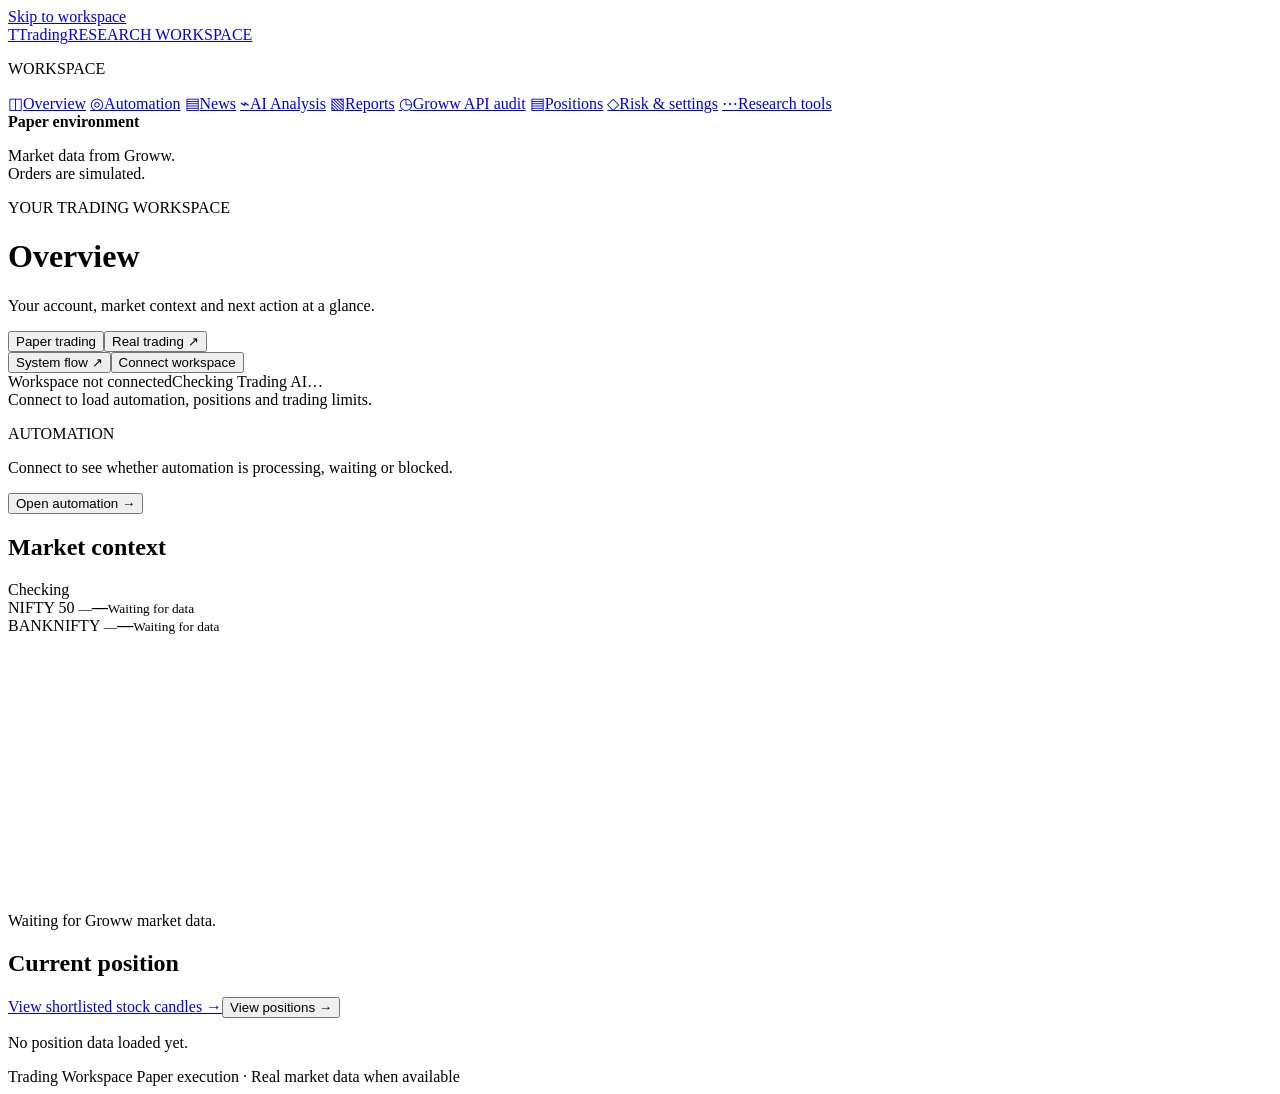
==== commit 7912fd68: "12thNov" ====
--- a/backend/src/main/resources/static/index.html
+++ b/backend/src/main/resources/static/index.html
@@ -1,70 +1,123 @@
-<!doctype html><html lang="en"><head><meta charset="utf-8"><meta name="viewport" content="width=device-width,initial-scale=1"><title>Options AI Trader</title>
-<style>
-:root{--bg:#080c16;--panel:#111827;--line:#263247;--text:#eef3ff;--muted:#8fa0ba;--blue:#6c8cff;--green:#38d9a9;--red:#ff7185;--amber:#f4c76a}*{box-sizing:border-box}body{margin:0;background:radial-gradient(circle at 75% 0,#17254b 0,transparent 30%),var(--bg);color:var(--text);font:14px/1.45 system-ui,-apple-system,Segoe UI,sans-serif}.app{display:grid;grid-template-columns:210px 1fr;min-height:100vh}.side{border-right:1px solid var(--line);padding:22px 15px;background:#0b111e}.brand{font-weight:800;font-size:17px;margin:0 8px 28px}.logo{display:inline-grid;place-items:center;width:34px;height:34px;background:linear-gradient(135deg,#6684ff,#a47aff);border-radius:11px;margin-right:8px}.nav{display:grid;gap:6px}.nav a{padding:11px 12px;border-radius:10px;color:var(--muted);text-decoration:none}.nav a.active,.nav a:hover{background:#1b2943;color:white}.note{margin-top:35px;padding:13px;border:1px solid var(--line);border-radius:12px;color:var(--muted);font-size:12px}.main{padding:24px;max-width:1600px;width:100%;margin:auto}.top{display:flex;align-items:center;justify-content:space-between;gap:15px;margin-bottom:20px}.eyebrow{color:var(--muted);font-size:11px;letter-spacing:1.4px}.title{font-size:26px;font-weight:750;margin:4px 0}.sub,.muted{color:var(--muted)}.badge{display:inline-flex;gap:7px;padding:7px 10px;border-radius:999px;background:#10352f;color:var(--green);font-weight:700;font-size:12px}.mode-control{display:inline-flex;align-items:center;padding:3px;border:1px solid var(--line);border-radius:12px;background:#0c1423;gap:3px}.mode-option{border:0;border-radius:9px;padding:8px 10px;background:transparent;color:var(--muted);font:inherit;font-size:12px;font-weight:700}.mode-option.active{background:#10352f;color:var(--green)}.mode-option.locked{color:#aab5c6;cursor:pointer}.mode-option.locked:hover,.mode-option.locked:focus-visible{background:#202b40;color:white;outline:2px solid #6c8cff;outline-offset:1px}.mode-dialog{max-width:440px;border:1px solid var(--line);border-radius:16px;background:#141d2e;color:var(--text);padding:22px}.mode-dialog::backdrop{background:#050914bb}.mode-dialog h2{margin:0 0 10px;font-size:18px}.mode-dialog p{color:#bdc9de}.mode-dialog .dialog-actions{display:flex;justify-content:flex-end}.dot{width:7px;height:7px;border-radius:50%;background:currentColor}.actions{display:flex;gap:8px;flex-wrap:wrap}.btn{border:1px solid var(--line);background:#1a2538;color:var(--text);padding:10px 13px;border-radius:10px;cursor:pointer;font-weight:650}.primary{background:linear-gradient(135deg,#587bff,#8b72f5);border:0}.danger{background:#3a1c2b;border-color:#673044;color:#ffb5c0}.grid{display:grid;gap:14px}.stats{grid-template-columns:repeat(4,minmax(0,1fr));margin-bottom:14px}.card{background:linear-gradient(180deg,#141d2ef5,#0f1726f5);border:1px solid var(--line);border-radius:16px;padding:17px;min-width:0}.label{color:var(--muted);font-size:12px}.metric{font-size:25px;font-weight:750;margin:8px 0 3px}.green{color:var(--green)}.red{color:var(--red)}.amber{color:var(--amber)}.layout{grid-template-columns:minmax(0,1.4fr) minmax(300px,.85fr);align-items:start}.section{display:flex;justify-content:space-between;gap:12px;align-items:center;margin-bottom:13px}.section h2{font-size:15px;margin:0}.pill{font-size:11px;border:1px solid var(--line);color:var(--muted);border-radius:999px;padding:4px 8px}.market{display:grid;grid-template-columns:repeat(2,1fr);gap:10px}.index{padding:13px;border-radius:12px;background:#0c1423;border:1px solid #1e2b41}.index-name{font-size:12px;color:var(--muted)}.index-value{font-size:20px;font-weight:750;margin:5px 0}.chart{height:155px;width:100%;display:block;background:#0e1726;border-radius:12px;margin-top:12px}.explain{padding:13px;border-radius:12px;background:#0d1728;border:1px solid #25344f;margin-top:10px;overflow-wrap:anywhere}.explain h3{margin:0 0 6px;font-size:13px}.explain p{margin:0 0 8px;color:#bdc9de;font-size:12px}.progress{height:7px;border-radius:9px;background:#263248;overflow:hidden;margin:9px 0}.progress span{display:block;height:100%;background:linear-gradient(90deg,#6685ff,#38d9a9)}.rule{display:flex;justify-content:space-between;gap:8px;padding:9px 0;border-bottom:1px solid #253047}.tablewrap{overflow:auto}table{width:100%;border-collapse:collapse;min-width:600px}th,td{text-align:left;padding:11px 9px;border-bottom:1px solid #253047;font-size:12px}th{color:var(--muted)}.empty{text-align:center;color:var(--muted);padding:22px}.small{font-size:11px;color:var(--muted)}.settings{display:grid;grid-template-columns:repeat(3,minmax(0,1fr));gap:12px}.field label{display:block;color:var(--muted);font-size:12px;margin-bottom:6px}.field input,.field select{width:100%;background:#0b1424;color:var(--text);border:1px solid #2b3950;border-radius:9px;padding:10px}.notice{padding:12px;border-radius:10px;background:#2b2416;border:1px solid #5a4928;color:#f6d998;font-size:12px;margin:12px 0}.toast{position:fixed;right:20px;bottom:20px;max-width:360px;background:#1b2940;border:1px solid #405477;border-radius:12px;padding:14px;z-index:10}.hidden{display:none}@media(max-width:1050px){.app{grid-template-columns:1fr}.side{display:none}.stats{grid-template-columns:repeat(2,1fr)}.layout{grid-template-columns:1fr}}@media(max-width:560px){.main{padding:13px}.top{align-items:flex-start;flex-direction:column}.settings{grid-template-columns:1fr}.title{font-size:22px}}
-</style></head><body>
-<a href='/paper-workspace.html' style='display:block;text-align:center;padding:8px;background:#19352e;color:#9ce4cb'>Open the NSE cash paper research workspace →</a><div class="app"><aside class="side"><div class="brand"><span class="logo">✦</span>Options AI<br><span class="muted" style="font-size:10px;font-weight:500">TRADER STUDIO</span></div><nav class="nav"><a href="#dashboard" class="active">◫ &nbsp; Dashboard</a><a href="#analysis">⌁ &nbsp; AI Analysis</a><a href="#trades">▤ &nbsp; Trade Journal</a><a href="#settings">⚙ &nbsp; Risk Settings</a></nav><div class="note"><b style="color:white">Paper environment</b><p>Groww live data when configured. Paper entries only; no broker orders.</p><span class="green">● Live execution disabled</span></div></aside>
-<main class="main"><header class="top"><div><div class="eyebrow">TRADING WORKSPACE / PAPER MODE</div><div class="title">Options AI Trader ✦</div><div class="sub">AI-assisted analysis · <span id="now">Loading time…</span></div></div><div class="actions"><div class="mode-control" role="group" aria-label="Trading mode"><button type="button" class="mode-option active" aria-pressed="true" aria-label="Paper mode selected">PAPER</button><button type="button" class="mode-option locked" onclick="openRealModeDialog()" aria-label="View real mode availability" title="View real mode availability">REAL DATA</button></div><button class="btn" onclick="refresh()">↻ Refresh</button><button class="btn primary" onclick="analyze()">✦ Run analysis</button></div></header>
-<div class="notice">PAPER MODE — Groww market data appears when configured. Paper fills are simulated; the app sends no broker orders.</div>
-<section id="automatic-paper" aria-label="Automatic paper trading"></section><section id="dashboard"><div class="grid stats">
-<div class="card"><div class="label">Capital limit</div><div class="metric" id="capital">₹10,000</div><div class="small">UI configurable · paper only</div></div>
-<div class="card"><div class="label">Legacy demo net P&amp;L</div><div class="metric" id="pnl">₹0.00</div><div class="small">Realized paper results</div></div>
-<div class="card"><div class="label">Entry orders used</div><div class="metric"><span id="entries">0</span><span class="muted" style="font-size:15px"> / <span id="maxEntries">5</span></span></div><div class="progress"><span id="entryBar" style="width:0%"></span></div><div class="small">Exits do not count</div></div>
-<div class="card"><div class="label">Profitable trades</div><div class="metric"><span id="wins">0</span><span class="muted" style="font-size:15px"> / <span id="winLimit">3</span></span></div><div class="progress"><span id="winBar" style="width:0%"></span></div><div class="small">Stop new entries at threshold</div></div></div>
-<div class="grid layout"><div class="grid"><div class="card"><div class="section"><h2>Market overview</h2><span class="pill" id="marketState">WAITING FOR GROWW</span></div><div class="market"><div class="index"><div class="index-name">NIFTY 50 · <span id="niftyState">—</span></div><div class="index-value" id="niftyValue">—</div><div class="small" id="niftyChange">No live quote loaded</div></div><div class="index"><div class="index-name">BANKNIFTY · <span id="bankNiftyState">—</span></div><div class="index-value" id="bankNiftyValue">—</div><div class="small" id="bankNiftyChange">No live quote loaded</div></div></div><svg class="chart" id="marketChart" viewBox="0 0 760 155" preserveAspectRatio="none"><g stroke="#25334a"><path d="M0 30H760M0 65H760M0 100H760M0 135H760"/></g><path id="marketPath" d="" fill="none" stroke="#7895ff" stroke-width="3"/></svg><div class="small" style="margin-top:8px"><span id="marketNote">Configure Groww API credentials to load real market data.</span> <span id="marketUpdated"></span></div></div>
-<div class="card" id="trades"><div class="section"><h2>Legacy demo / historical backtest journal</h2><button class="btn" onclick="loadTrades()">Refresh list</button></div><div class="tablewrap"><table><thead><tr><th>TRADE ID</th><th>INSTRUMENT</th><th>ENTRY</th><th>EXIT</th><th>NET P&amp;L</th><th>STATUS</th><th>ACTION</th></tr></thead><tbody id="tradeRows"><tr><td colspan="7" class="empty">No paper trades yet.</td></tr></tbody></table></div></div></div>
-<div class="grid"><div class="card"><div class="section"><h2>Risk guardrails</h2><span class="pill">SERVER VALIDATED</span></div><div class="rule"><span class="muted">Risk per trade</span><strong id="risk">1% · ₹100</strong></div><div class="rule"><span class="muted">Daily loss limit</span><strong id="lossLimit">₹300</strong></div><div class="rule"><span class="muted">Entry window</span><strong>09:15–14:58</strong></div><div class="rule"><span class="muted">Square-off starts</span><strong class="amber">14:57 IST</strong></div><div class="rule"><span class="muted">Live orders</span><strong class="green">Disabled</strong></div><div class="actions" style="margin-top:14px"><button class="btn primary" onclick="location.href='/paper-workspace.html'">Open paper research</button><button class="btn danger" onclick="squareOff()">Close legacy demo positions</button></div><div class="small" style="margin-top:8px">Actions only affect simulated positions.</div></div>
-<div class="card" id="analysis"><div class="section"><h2>Trading AI analysis</h2><span class="pill" id="aiMode">CHECKING API</span></div><div id="aiConnection" class="small">Checking the local Trading AI API and candle availability…</div><div class="small" style="margin:6px 0 10px">Run an AI paper backtest: the AI sees the first 50 complete candles, then later candles replay one simulated entry and exit. It never sends Groww orders. One price unit is used; F&amp;O lot size, taxes, and slippage are not modeled.</div><div class="settings" style="grid-template-columns:repeat(2,minmax(0,1fr))"><div class="field"><label for="historyExchange">Exchange</label><select id="historyExchange"><option value="NSE">NSE</option><option value="BSE">BSE</option></select></div><div class="field"><label for="historySegment">Segment</label><select id="historySegment"><option value="CASH">CASH</option><option value="FNO">FNO</option></select></div><div class="field"><label for="historySymbol">Groww symbol</label><input id="historySymbol" value="NSE-NIFTY" maxlength="80" placeholder="NSE-WIPRO or NSE-NIFTY-..."></div><div class="field"><label for="historyInterval">Candle interval</label><select id="historyInterval"><option value="1minute">1 minute</option><option value="2minute">2 minutes</option><option value="3minute">3 minutes</option><option value="5minute" selected>5 minutes</option><option value="10minute">10 minutes</option><option value="15minute">15 minutes</option><option value="30minute">30 minutes</option><option value="1hour">1 hour</option><option value="4hour">4 hours</option><option value="1day">1 day</option><option value="1week">1 week</option><option value="1month">1 month</option></select></div><div class="field"><label for="historyStart">Start (India local market time)</label><input id="historyStart" type="datetime-local"></div><div class="field"><label for="historyEnd">End (India local market time)</label><input id="historyEnd" type="datetime-local"></div></div><div class="actions" style="margin-top:10px"><button id="runBacktest" class="btn primary" onclick="runGrowwBacktest()">Fetch candles + AI paper backtest</button><button class="btn" onclick="analyzeGrowwHistory()">Analyze full history only</button></div><div style="margin-top:12px"><label><input type="checkbox" id="historyAuto"> Automatically analyze today from 09:15 India time · check every 5 seconds</label><p class="small" id="historyAutoStatus" aria-live="polite">New or corrected completed candles update the analysis. Unavailable indicators are marked not ready. Automatic analysis runs while this page is visible and never places trades.</p></div><label class="small" for="aiRequest" style="display:block;margin-top:14px">Or paste a request with actual OHLCV candles (1-5,000)</label><textarea id="aiRequest" rows="5" aria-label="Completed OHLCV candle request JSON" placeholder='Paste JSON with symbol, interval, and at least one completed candle.' style="width:100%;margin-top:6px;padding:10px;border:1px solid #2b3950;border-radius:9px;background:#0b1424;color:var(--text);font:12px/1.5 ui-monospace,Consolas,monospace;resize:vertical"></textarea><div id="analysisBody" class="explain"><h3>Analysis is informational only</h3><p>Fetch completed historical candles from Groww above or paste actual OHLCV bars. Quote snapshots are not candles.</p></div><div class="actions" style="margin-top:12px"><button class="btn primary" onclick="analyze()">Run analysis</button><button class="btn" onclick="loadAiReports()">Saved reports</button></div><div id="aiReports" class="small" style="margin-top:10px"></div></div></div></div></section>
-<section id="settings" class="card" style="margin-top:15px"><div class="section"><h2>Risk settings</h2><span class="pill">PAPER ONLY</span></div><div class="settings"><div class="field"><label>Capital limit (₹)</label><input id="sCapital" type="number" min="100" value="10000"></div><div class="field"><label>Risk per trade (%)</label><input id="sRisk" type="number" min=".1" max="5" step=".1" value="1"></div><div class="field"><label>Daily loss limit (%)</label><input id="sLoss" type="number" min=".1" max="10" step=".1" value="3"></div><div class="field"><label>Max entry orders/day</label><input id="sMax" type="number" min="1" max="30" value="5"></div><div class="field"><label>Stop after profitable trades</label><input id="sWins" type="number" min="1" max="20" value="3"></div></div><div class="actions" style="margin-top:14px"><button class="btn primary" onclick="saveSettings()">Save settings</button><span class="small" id="settingsStatus">Saved settings also constrain automatic paper entries.</span></div></section><footer class="small" style="margin:20px 0 5px">Options AI Trader · Paper simulation · Read-only Groww data · No broker orders.</footer></main></div><div id="toast" class="toast hidden"></div><dialog id="realModeDialog" class="mode-dialog" aria-labelledby="realModeTitle"><h2 id="realModeTitle">Real mode setup</h2><p>Real-data mode uses read-only Groww quotes and the NIFTY option-chain snapshot for analysis when the API is enabled and credentials are valid. Paper entries and exits remain simulated.</p><p>This control does not enable broker order placement. Groww order submission, modification, cancellation, and status tracking are not implemented.</p><div class="dialog-actions"><button class="btn" onclick="closeRealModeDialog()">Close</button></div></dialog>
-<script src="/trading-ai-stream.js"></script>
-<script>
-const $=id=>document.getElementById(id);async function api(p,o={}){let r=await fetch(p,{headers:{'Content-Type':'application/json'},...o}),t=await r.text(),d={};try{d=t?JSON.parse(t):{}}catch{}if(!r.ok)throw Error(d.error||'HTTP '+r.status);return d}
-function money(v){return new Intl.NumberFormat('en-IN',{style:'currency',currency:'INR',maximumFractionDigits:2}).format(Number(v||0))}
-function esc(s){return String(s??'').replace(/[&<>"']/g,c=>({'&':'&amp;','<':'&lt;','>':'&gt;','"':'&quot;',"'":'&#39;'}[c]))}
-function openRealModeDialog(){document.getElementById("realModeDialog").showModal()}function closeRealModeDialog(){document.getElementById("realModeDialog").close()}function toast(s){$('toast').textContent=s;$('toast').classList.remove('hidden');setTimeout(()=>$('toast').classList.add('hidden'),3500)}
-function timeNow(){$('now').textContent=new Intl.DateTimeFormat('en-IN',{timeZone:'Asia/Kolkata',weekday:'short',day:'2-digit',month:'short',hour:'2-digit',minute:'2-digit'}).format(new Date())+' IST'}
-const marketHistory=[];
-function fmtIndex(v){return new Intl.NumberFormat('en-IN',{maximumFractionDigits:2}).format(Number(v))}
-async function refreshMarket(){try{let m=await api('/api/market/overview');$('marketState').textContent=m.connected?'GROWW LIVE':m.state;$('marketNote').textContent=m.note||'No market data available.';$('marketUpdated').textContent=m.fetchedAt?'Updated '+new Date(m.fetchedAt).toLocaleTimeString('en-IN',{timeZone:'Asia/Kolkata'})+' IST':'';let n=m.nifty?.price,b=m.bankNifty?.price;$('niftyState').textContent=m.connected?'LTP':'UNAVAILABLE';$('bankNiftyState').textContent=m.connected?'LTP':'UNAVAILABLE';$('niftyValue').textContent=n==null?'—':fmtIndex(n);$('bankNiftyValue').textContent=b==null?'—':fmtIndex(b);$('niftyChange').textContent=n==null?'No live quote loaded':'Groww live index value';$('bankNiftyChange').textContent=b==null?'No live quote loaded':'Groww live index value';if(n!=null){marketHistory.push(Number(n));if(marketHistory.length>60)marketHistory.shift();let min=Math.min(...marketHistory),max=Math.max(...marketHistory),span=Math.max(max-min,1);let d=marketHistory.map((v,i)=>`${i===0?'M':'L'} ${i*760/Math.max(marketHistory.length-1,1)} ${140-(v-min)*120/span}`).join('');$('marketPath').setAttribute('d',d)}}catch(e){$('marketState').textContent='UNAVAILABLE';$('marketNote').textContent='Groww market data request failed.'}}
-async function refresh(){try{let d=await api('/api/dashboard');$('capital').textContent=money(d.capitalLimit);$('pnl').textContent=money(d.netPnl);$('pnl').className='metric '+(Number(d.netPnl)>=0?'green':'red');$('entries').textContent=d.entryOrdersUsed;$('maxEntries').textContent=d.maxEntryOrdersPerDay;$('entryBar').style.width=Math.min(100,d.entryOrdersUsed/d.maxEntryOrdersPerDay*100)+'%';$('wins').textContent=d.profitableTrades;$('winLimit').textContent=d.stopAfterProfitableTrades;$('winBar').style.width=Math.min(100,d.profitableTrades/d.stopAfterProfitableTrades*100)+'%';$('risk').textContent=d.riskPerTradePercent+'% · '+money(d.capitalLimit*d.riskPerTradePercent/100);$('lossLimit').textContent=money(d.dailyLossLimit);$('sCapital').value=d.capitalLimit;$('sRisk').value=d.riskPerTradePercent;$('sLoss').value=d.dailyLossPercent;$('sMax').value=d.maxEntryOrdersPerDay;$('sWins').value=d.stopAfterProfitableTrades;await loadTrades()}catch(e){toast('Dashboard error: '+e.message)}}
-async function loadTrades(){let ts=await api('/api/trades');$('tradeRows').innerHTML=ts.length?ts.map(t=>`<tr><td>${esc(t.id)}</td><td>${esc(t.symbol)} ${esc(t.side||t.optionType)}${t.mode==="BACKTEST"?" · BACKTEST":""}</td><td>${money(t.entryPremium)}</td><td>${t.exitPremium==null?'—':money(t.exitPremium)}</td><td class="${t.netPnl==null?'':Number(t.netPnl)>=0?'green':'red'}">${t.netPnl==null?'—':money(t.netPnl)}</td><td>${esc(t.status)}</td><td>${t.status==='OPEN'?`<button class="btn" onclick="closeTrade('${t.id}')">Close</button>`:`<button class="btn" onclick="report('${t.id}')">Report</button>`}</td></tr>`).join(''):'<tr><td colspan="7" class="empty">No paper trades yet.</td></tr>'}
-function displayValue(v){return v==null?'—':typeof v==='object'?JSON.stringify(v):String(v)}
-function detailList(title,items){if(!Array.isArray(items)||!items.length)return '';return `<section><h4>${esc(title)}</h4><ul>${items.map(x=>`<li>${esc(displayValue(x))}</li>`).join('')}</ul></section>`}
-function renderTradingReport(input){const wrapper=input||{};const raw=wrapper.analysis&&typeof wrapper.analysis==="object"?wrapper.analysis:wrapper.response&&typeof wrapper.response==="object"?wrapper.response:wrapper;const r={...raw,report_id:raw.report_id??wrapper.id};
- if(r?.status==='CANDLES_REQUIRED'||r?.status==='INVALID_REQUEST'||r?.status==='UNAVAILABLE'||r?.status==='BUSY'||r?.status==='INVALID_CANDLES'||r?.status==='UPSTREAM_ERROR'){ $('analysisBody').innerHTML=`<h3>${esc(r.status)}</h3><p>${esc(r.analysis||r.error||'Trading AI did not return an analysis.')}</p>${r.retryAfter?`<p class="small">Retry after: ${esc(r.retryAfter)}</p>`:''}<p class="small">No trade is authorized by this application.</p>`;return }
- const tf=r.timeframe||{},ind=r.indicators||{},ctx=Array.isArray(r.knowledge_context)?r.knowledge_context:[];
- const indicators=Object.entries(ind).map(([k,v])=>`<div class="rule"><span class="muted">${esc(k)}</span><strong>${esc(displayValue(v))}</strong></div>`).join('');
- const provenance=r.market_data_summary;
- const provenanceHtml=provenance?'<section><h4>Data source</h4><p>'+esc([provenance.provider,provenance.instrument,provenance.source_interval].filter(Boolean).join(' · '))+' · '+esc(provenance.bars_analyzed)+' bars analyzed</p><p class="small">Normalized candles drive indicators; the original provider response is retained in report details.</p></section>':'';
- const sources=ctx.map((s,i)=>{const o=s&&typeof s==='object'?s:{text:s};return `<div class="explain"><b>${esc(o.title||o.source||('Source '+(i+1)))}</b><p>${esc(o.excerpt||o.content||o.text||JSON.stringify(o))}</p></div>`}).join('');
- $('analysisBody').innerHTML=`<h3>${esc(r.trend||'ANALYSIS')} · Report ${esc(r.report_id??'—')}</h3><p><b>${esc(r.symbol||'')}</b> · ${esc(tf.interval_label||r.interval||'')} · ${esc(r.as_of||'')}</p><p>${esc(r.summary||'No summary returned.')}</p><section><h4>Timeframe</h4><p>${esc(tf.bars_received??'—')} bars · ${esc(tf.first_bar||'—')} to ${esc(tf.last_bar||'—')} · ${esc(tf.observed_elapsed||'')}</p><p class="small">Lookbacks: ${esc(displayValue(tf.nominal_lookbacks||{}))}</p></section>${provenanceHtml}${r.indicator_status&&Object.keys(r.indicator_status).length?"<section><h4>Indicators not ready</h4><p>"+Object.entries(r.indicator_status).map(([key,value])=>esc(key)+": "+esc(value)).join("<br>")+"</p></section>":""}<section><h4>Indicators</h4>${indicators||'<p class="small">No indicators returned.</p>'}</section>${detailList('Evidence',r.evidence)}${detailList('Positive reasons',r.positive_reasons)}${detailList('Negative reasons',r.negative_reasons)}${detailList('Risk notes',r.risk_notes)}<section><h4>Knowledge</h4><p>${esc(r.knowledge_status||'No knowledge status returned.')}</p>${sources||'<p class="small">No source cards returned.</p>'}</section>${detailList('Limitations',r.limitations)}<p class="small">Report ID: ${esc(r.report_id??'—')} · AI analysis is informational; separate historical backtests create paper-only fills, never Groww orders.</p>`;
-}
-async function refreshAiStatus(){try{const s=await api("/api/ai/status");$("aiMode").textContent=s.ready?"API READY":s.state==="API_UPDATE_REQUIRED"?"UPDATE AI API":s.connected?"API NOT READY":s.enabled?"API OFFLINE":"API DISABLED";$("aiConnection").textContent=s.error?s.error:s.candlesAvailable?"Groww historical candles can be fetched on demand. Choose an instrument and date range; analysis starts with one completed valid candle; longer indicators need more history.":"Configure Groww credentials to fetch historical candles on demand."}catch(e){$("aiMode").textContent="API STATUS ERROR";$("aiConnection").textContent="Could not check the local Trading AI API."}}async function loadAiReports(){try{const response=await api('/api/ai/reports?kind=analysis');if(response?.error){$('aiReports').textContent=response.error;return}const list=Array.isArray(response)?response:(response.reports||response.items||response.data);if(!Array.isArray(list)){$('aiReports').textContent='Saved report list is unavailable.';return}const buttons=list.map(r=>{const id=Number(r.report_id??r.id);return Number.isSafeInteger(id)&&id>0?`<button class="btn" style="margin:3px" onclick="openAiReport(${id})">Report ${esc(id)} · ${esc(r.symbol||'analysis')}</button>`:''}).join('');$('aiReports').innerHTML=buttons||'No saved analysis reports.'}catch(e){$('aiReports').textContent='Saved reports unavailable: '+e.message}}
-async function openAiReport(id){try{const report=await api('/api/ai/reports/'+encodeURIComponent(id));$('aiMode').textContent='REPORT '+id;renderTradingReport(report);$('analysis').scrollIntoView({behavior:'smooth',block:'center'})}catch(e){toast('Report unavailable: '+e.message)}}
-function localDateTimeInput(d){const local=new Date(d.getTime()-d.getTimezoneOffset()*60000);return local.toISOString().slice(0,16)}
-function initGrowwHistoryDates(){const end=new Date();end.setMinutes(Math.floor(end.getMinutes()/5)*5,0,0);const start=new Date(end);start.setDate(start.getDate()-1);$("historyStart").value=localDateTimeInput(start);$("historyEnd").value=localDateTimeInput(end)}
-function growwHistoryRequest(){const start=$("historyStart").value,end=$("historyEnd").value;if(!start||!end)throw Error("Choose a start and end time.");return {exchange:$("historyExchange").value,segment:$("historySegment").value,groww_symbol:$("historySymbol").value.trim(),start_time:start.replace("T"," ")+":00",end_time:end.replace("T"," ")+":00",candle_interval:$("historyInterval").value,analysis_prompt:"Analyze this Groww historical candle series for trend, evidence, indicators, and risks. Treat it as historical data; do not create trading orders."}}
-async function runGrowwBacktest(){window.SessionAnalysisUI?.stop();let payload;try{payload=growwHistoryRequest()}catch(e){toast(e.message);return}if(window.backtestRunning)return;window.backtestRunning=true;const backtestButton=$("runBacktest");if(backtestButton)backtestButton.disabled=true;$('analysisBody').innerHTML='<p>Loading completed Groww candles, asking Trading AI for the initial trend, then replaying the remaining history in paper mode…</p>';$('aiMode').textContent='RUNNING PAPER BACKTEST';try{const result=await api('/api/backtesting/run',{method:'POST',body:JSON.stringify(payload)});$('aiMode').textContent=result.backtest?.state||result.analysis?.status||result.status||'BACKTEST';renderTradingReport(result);if(result.source){$('analysisBody').insertAdjacentHTML('afterbegin',`<p class="small">Groww ${esc(result.source.growwSymbol)} · ${esc(result.source.candleInterval)} · ${esc(result.source.replayCandleCount)} replay bars; AI signal cutoff ${esc(result.source.signalCutoff)}.</p>`)}const b=result.backtest||{},d=result.decision||{},t=b.trade;const fill=t?`<p><b>Paper order:</b> ${esc(t.id)} · ${esc(d.action||t.side)} one unit at ${money(t.entryPremium)} on ${esc(t.entryTime)}.</p><p><b>Exit:</b> ${money(t.exitPremium)} on ${esc(t.exitTime)} · ${esc(b.exitReason)} · net P&amp;L ${money(t.netPnl)}.</p>`:'<p>No paper order was placed.</p>';$('analysisBody').insertAdjacentHTML('beforeend',`<section class="explain"><h3>Historical paper backtest · ${esc(d.action||'HOLD')}</h3><p>${esc(d.reason||b.noTradeReason||'No decision returned.')}</p>${fill}<p class="small">${esc(b.signalBars??0)} signal bars · ${esc(b.replayBars??0)} replay bars · 1 ATR stop / 2 ATR target · Groww orders sent: no.</p>${b.noTradeReason?`<p class="small">${esc(b.noTradeReason)}</p>`:''}</section>`);if(result.paperOrderPlaced){await refresh();$('aiMode').textContent='BACKTEST COMPLETE'}}catch(e){$('aiMode').textContent='GROWW / AI ERROR';$('analysisBody').innerHTML=`<p>${esc(e.message)}</p><p class="small">No Groww order or paper order was sent because the backtest did not complete.</p>`}finally{window.backtestRunning=false;if(backtestButton)backtestButton.disabled=false}}async function analyzeGrowwHistory(){window.SessionAnalysisUI?.stop();let payload;try{payload=growwHistoryRequest()}catch(e){toast(e.message);return}$("analysisBody").innerHTML="<p>Fetching historical candles from Groww and forwarding the full source response with normalized bars to Trading AI…</p>";$("aiMode").textContent="FETCHING GROWW";try{const result=await api("/api/backtesting/analyze",{method:"POST",body:JSON.stringify(payload)});$("aiMode").textContent=result.analysis?.status||result.status||"ANALYZED";renderTradingReport(result);if(result.source){$("analysisBody").insertAdjacentHTML("afterbegin","<p class=\"small\">Groww "+esc(result.source.growwSymbol)+" · "+esc(result.source.candleInterval)+" · "+esc(result.source.analysisCandleCount)+" completed bars used from "+esc(result.source.sourceCandleCount)+" source candles.</p>")}if(result.analysis?.status==="INVALID_CANDLES"||result.analysis?.status==="UNAVAILABLE"||result.analysis?.status==="BUSY")$("aiMode").textContent=result.analysis.status}catch(e){$("aiMode").textContent="GROWW / AI ERROR";$("analysisBody").innerHTML="<p>"+esc(e.message)+"</p><p class=\"small\">No orders are sent by this operation.</p>"}}
-async function analyze(){window.SessionAnalysisUI?.stop();
- let payload;
- try{payload=JSON.parse($('aiRequest').value)}
- catch{$('analysisBody').textContent='Paste a valid JSON request with symbol, interval, and completed candles first.';return}
- $('analysisBody').textContent='Sending validated candles to Trading AI…';$('aiMode').textContent='ANALYZING';
- let received=false;
- try{
-  const response=await fetch('/api/analyze/stream',{method:'POST',headers:{'Content-Type':'application/json'},body:JSON.stringify(payload)});
-  if(!response.ok||!response.body)throw Error('Analysis request failed: HTTP '+response.status);
-  await TradingAiStream.consume(response.body,({event,data})=>{
-   if(event==='meta')$('aiMode').textContent='TRADING AI';
-   else if(event==='report'){const report=JSON.parse(data);received=true;renderTradingReport(report);$('aiMode').textContent=report.status||'ANALYZED';}
-   else if(event==='error')throw Error(data);
-  });
-  if(!received)throw Error('The service closed the stream without returning an analysis report.');
- }catch(error){$('aiMode').textContent='ANALYSIS ERROR';$('analysisBody').textContent=error.message;}
-}
-async function executePaper(){try{let t=await api('/api/paper/execute',{method:'POST'});toast('Paper entry created: '+t.id);await refresh();await report(t.id)}catch(e){toast('Entry blocked: '+e.message)}}
-async function closeTrade(id){try{let t=await api('/api/paper/close/'+id,{method:'POST'});toast('Paper trade closed: '+money(t.netPnl));await refresh();await report(id)}catch(e){toast(e.message)}}
-async function squareOff(){if(!confirm('Close all simulated positions? No broker orders will be sent.'))return;try{let d=await api('/api/paper/square-off',{method:'POST'});toast('Closed '+d.closed.length+' paper position(s).');await refresh()}catch(e){toast(e.message)}}
-async function report(id){let t=await api('/api/trades/'+id);$('aiMode').textContent='TRADE REPORT';$('analysisBody').innerHTML=`<h3>${esc(t.id)} · ${esc(t.status)}</h3><p><b>Entry reason:</b> ${esc(t.entryReason)}</p><p><b>Exit reason:</b> ${esc(t.exitReason||'Position is still open.')}</p><p><b>Entry/exit:</b> ${money(t.entryPremium)} / ${t.exitPremium==null?'—':money(t.exitPremium)}</p><p><b>Gross P&amp;L:</b> ${t.grossPnl==null?'—':money(t.grossPnl)} · <b>Charges:</b> ${t.charges==null?'—':money(t.charges)} · <b>Net:</b> ${t.netPnl==null?'—':money(t.netPnl)}</p><p><b>Evidence:</b> ${(t.evidence||[]).map(esc).join(' · ')}</p><p><b>Timeline:</b><br>${(t.timeline||[]).map(esc).join('<br>')}</p><p class="small">Synthetic paper record; not a real trade.</p>`;$('analysis').scrollIntoView({behavior:'smooth',block:'center'})}
-async function saveSettings(){try{let s=await api('/api/settings');Object.assign(s,{capitalLimit:Number($('sCapital').value),riskPerTradePercent:Number($('sRisk').value),dailyLossPercent:Number($('sLoss').value),maxEntryOrdersPerDay:Number($('sMax').value),stopAfterProfitableTrades:Number($('sWins').value),mode:'PAPER'});await api('/api/settings',{method:'PUT',body:JSON.stringify(s)});$('settingsStatus').textContent='Saved to the application database; automatic paper entries also apply the independent risk limits.';toast('Settings updated.');await refresh()}catch(e){toast('Settings rejected: '+e.message)}}
-timeNow();initGrowwHistoryDates();setInterval(timeNow,30000);refresh();refreshMarket();refreshAiStatus();setInterval(refreshMarket,1000);setInterval(refresh,15000);
-</script><script src="/trading-ai-session.js"></script><script src="/automatic-paper.js"></script></body></html>
+<!doctype html>
+<html lang="en"><head><meta charset="utf-8"><meta name="viewport" content="width=device-width,initial-scale=1">
+<meta name="theme-color" content="#0c121b"><title>Trading Workspace</title><link rel="stylesheet" href="/workspace.css"><link rel="stylesheet" href="/daily-orders.css?v=20261106-chart-range"><link rel="stylesheet" href="/assets/analysis-report.css"><link rel="stylesheet" href="/system-flow.css"><link rel="stylesheet" href="/shortlist-charts.css?v=20261106-chart-range"><link rel="stylesheet" href="/execution-mode.css?v=20261106-live"></head>
+<body data-workspace="true" data-start-screen="overview">
+<noscript><p class="notice">Enable JavaScript to use the trading workspace.</p></noscript><a class="skip-link" href="#main-content">Skip to workspace</a>
+<div class="workspace-shell">
+<aside class="workspace-sidebar"><a class="workspace-brand" href="/workspace/overview" data-screen-target="overview"><span class="brand-icon">T</span><span>Trading<span class="brand-sub">RESEARCH WORKSPACE</span></span></a>
+<p class="nav-label">WORKSPACE</p><nav aria-label="Main navigation">
+<a href="/workspace/overview" data-screen-target="overview" aria-current="page"><span aria-hidden="true">◫</span>Overview</a>
+<a href="/workspace/automation" data-screen-target="automation"><span aria-hidden="true">◎</span>Automation</a>
+<a href="/workspace/news" data-screen-target="news"><span aria-hidden="true">▤</span>News</a>
+<a href="/workspace/analysis" data-screen-target="analysis"><span aria-hidden="true">⌁</span>AI Analysis</a>
+<a href="/workspace/reports" data-screen-target="reports"><span aria-hidden="true">▧</span>Reports</a>
+<a href="/workspace/audit" data-screen-target="audit"><span aria-hidden="true">◷</span>Groww API audit</a>
+<a href="/workspace/positions" data-screen-target="positions"><span aria-hidden="true">▤</span>Positions</a>
+<a href="/workspace/risk" data-screen-target="risk"><span aria-hidden="true">◇</span>Risk &amp; settings</a>
+<a href="/workspace/tools" data-screen-target="tools"><span aria-hidden="true">⋯</span>Research tools</a></nav>
+<div class="sidebar-environment"><span class="status-dot"></span><b id="shell-environment">Paper environment</b><p>Market data from Groww.<br>Orders are simulated.</p></div>
+</aside>
+<main class="workspace-main" id="main-content">
+<header class="workspace-header"><div><p class="eyebrow">YOUR TRADING WORKSPACE</p><h1 id="screen-title" tabindex="-1">Overview</h1><p class="page-subtitle" id="screen-description">Your account, market context and next action at a glance.</p></div>
+<div class="header-actions"><div class="mode-switch" role="group" aria-label="Trading mode"><button id="mode-paper" aria-pressed="true" class="selected">Paper trading</button><button id="mode-real" aria-pressed="false">Real trading <span aria-hidden="true">↗</span></button></div><button class="button button-secondary" data-open-system-flow>System flow ↗</button><button class="button button-secondary" id="workspace-connect">Connect workspace</button></div></header>
+<div class="workspace-context"><span id="workspace-connection-status"><i class="status-dot muted-dot"></i>Workspace not connected</span><span id="workspace-ai-status">Checking Trading AI…</span><span id="workspace-last-update"></span><span id="now"></span></div>
+<div class="workspace-notice" id="workspace-notice" role="status"><span id="workspace-notice-text">Connect to load automation, positions and trading limits.</span><button id="workspace-retry" class="text-button" hidden>Retry connection</button></div>
+<div id="automatic-paper" data-layout="workspace"></div>
+
+<section class="workspace-screen" data-screen="overview" aria-label="Overview">
+<div id="workspace-metrics"></div>
+<div class="overview-layout"><section class="panel chart-panel"><div id="workspace-chart"></div></section>
+<div class="overview-right"><section class="panel"><p class="eyebrow">AUTOMATION</p><div id="overview-automation-activity"><p class="muted">Connect to see whether automation is processing, waiting or blocked.</p></div><button class="button button-primary" data-screen-target="automation">Open automation <span aria-hidden="true">→</span></button></section>
+<section class="panel market-context-panel"><div class="section-heading"><h2>Market context</h2><span class="status-badge" id="marketState">Checking</span></div><div class="market-quotes"><div><span>NIFTY 50 <small id="niftyState">—</small></span><strong id="niftyValue">—</strong><small id="niftyChange">Waiting for data</small></div><div><span>BANKNIFTY <small id="bankNiftyState">—</small></span><strong id="bankNiftyValue">—</strong><small id="bankNiftyChange">Waiting for data</small></div></div><svg class="mini-market-chart" id="marketChart" viewBox="0 0 760 155" role="img" aria-label="Recent NIFTY quote updates"><path id="marketPath" fill="none" stroke="#83a6f4" stroke-width="3"/></svg><p class="hint" id="marketNote">Waiting for Groww market data.</p><small class="muted" id="marketUpdated"></small></section></div></div>
+<section class="panel overview-position"><div class="section-heading"><h2>Current position</h2><a href="/workspace/automation" data-screen-target="automation" class="text-button">View shortlisted stock candles →</a><button class="text-button" data-screen-target="positions">View positions →</button></div><p id="overview-position">No position data loaded yet.</p></section>
+</section>
+
+<section class="workspace-screen" data-screen="automation" hidden aria-label="Automation">
+<section class="panel"><div class="section-heading"><div><p class="eyebrow">NEWS SHORTLIST · GROWW CANDLES · AI RESPONSE</p><h2>Shortlisted stocks · candles and AI</h2></div><button id="shortlist-refresh" class="text-button">Refresh charts</button></div><p class="hint">Full completed candle history from the configured 14-day window goes to AI about every five seconds while available. Five-minute candles change after they close. Entry selection uses market context and independent risk checks. Charts show today by default; choose a previous date to review one session at a time. Chart controls only change what you see.</p><div class="toolbar"><label class="field-label">Candles per selected day<select id="shortlist-range"><option value="75">Up to 75 candles</option><option value="150">Up to 150 candles</option><option value="0">All candles for selected day</option></select></label><a href="/workspace/news" data-screen-target="news" class="text-button">Read shortlist news →</a></div><div class="shortlist-legend"><span class="bullish">● Bullish evidence / green up candles</span><span class="bearish">● Bearish evidence / red down candles</span><span class="neutral">● Neutral or stale</span><span class="trade-buy">▲ Blue BUY fill</span><span class="trade-sell">▼ Purple SELL fill</span><span class="auto-pending">◇ Amber exit request · not filled</span></div><div id="shortlist-charts" aria-live="off"><p class="hint">Connect to view shortlist candles.</p></div></section>
+<div class="two-column"><div><section class="panel"><div class="section-heading"><div><p class="eyebrow">SELECTED EXECUTION MODE</p><h2>Automatic trading</h2></div><span class="status-badge">NSE cash · 5 min</span></div><p class="muted">Two dedicated data workers cover NIFTY 50 and other maintained NIFTY 500 stocks. News supplies up to three primary candidates from today, or the previous seven days. When price fallback is enabled and fresh news collection succeeds, qualifying news stocks take priority; otherwise affordable candle candidates from both groups can qualify. Other-stock prices are screened in batches and candles are loaded for at most 12 other stocks per cycle; this is not a complete 500-stock candle scan every five seconds. When a successful fresh news check has no directional candidate, the configured fallback checks maintained stocks below INR 500 using candles. Configured price-band and risk limits apply to future entries. Real orders also require broker margin approval. Trading AI confirms one BUY / LONG or SELL / SHORT candidate with candles and risk rules. All available completed shortlist candles are shared with AI about every five seconds. A qualifying response goes through final quote and risk checks before one entry in the selected mode. Keep one active position until target, stop or the 14:59 IST exit deadline.</p><div id="workspace-controls"></div></section>
+<section class="panel"><div class="section-heading"><h2>Current activity</h2><button class="text-button" data-open-system-flow>View call flow ↗</button><button class="text-button" id="automation-refresh-status">Refresh status</button></div><div id="workspace-automation-progress"></div><div id="workspace-activity"></div><ol class="pipeline" id="workspace-pipeline"><li>Validate data</li><li>Analyse stocks</li><li>Select candidate</li><li>Check risk</li><li>Manage position</li></ol><div class="button-row activity-links"><a href="/workspace/analysis" data-screen-target="analysis" class="text-button">View latest analysis →</a></div><details class="activity-response"><summary>Latest automation response</summary><pre id="automation-status-response">Connect to load status.</pre></details></section></div>
+<aside><section class="panel"><h2>Session &amp; rules</h2><div id="workspace-session"><p class="muted">Connect to load your effective limits.</p></div></section><details class="panel advanced"><summary>How auto mode works</summary><p>Full shortlist candle analysis runs about every five seconds when the worker is available. Context histories use five-minute caches. An order reaches the selected execution engine only when final AI and independent risk checks pass.</p><div id="workspace-footnote"></div></details></aside></div>
+</section>
+
+<section class="workspace-screen" data-screen="news" hidden aria-label="News"><section class="panel"><div class="section-heading"><div><p class="eyebrow">DAILY RESEARCH</p><h2>News and global market context</h2></div><button id="news-refresh" class="button button-secondary">Refresh view</button></div><div class="form-grid"><label class="field-label">Report date (IST)<input id="news-date" type="date"></label><label class="field-label">Saved daily reports<select id="news-history"><option value="">Choose a saved day</option></select></label></div><p id="news-message" class="hint" role="status">Connect the workspace to load the daily report.</p><p class="hint">News collection defaults to every 60 seconds; US closing context is cached for one hour. The report updates while the apps are running. Source dates and missing data are shown explicitly.</p><div id="news-report"></div></section></section>
+<section class="workspace-screen" data-screen="analysis" hidden aria-label="AI Analysis">
+<section class="panel" id="workspace-readable-analysis"><div class="empty-state"><span class="empty-icon">⌁</span><h2>Your analysis will appear here</h2><p>Connect the workspace to see the latest automatic selection and decision.</p><button class="button button-secondary" data-screen-target="automation">Go to automation</button></div></section>
+<details class="panel advanced" id="manual-analysis"><summary>Analyse your own candles or run a historical test</summary><p class="muted">These research tools are separate from automatic paper entries.</p><div class="card" id="analysis"><div class="section"><h2>Trading AI analysis</h2><span class="pill" id="aiMode">CHECKING API</span></div><div id="aiConnection" class="small">Checking the local Trading AI API and candle availability…</div><div class="small" style="margin:6px 0 10px">Run an AI paper backtest: the AI sees the first 50 complete candles, then later candles replay one simulated entry and exit. It never sends Groww orders. One price unit is used; F&amp;O lot size, taxes, and slippage are not modeled.</div><div class="settings" style="grid-template-columns:repeat(2,minmax(0,1fr))"><div class="field"><label for="historyExchange">Exchange</label><select id="historyExchange"><option value="NSE">NSE</option><option value="BSE">BSE</option></select></div><div class="field"><label for="historySegment">Segment</label><select id="historySegment"><option value="CASH">CASH</option><option value="FNO">FNO</option></select></div><div class="field"><label for="historySymbol">Groww symbol</label><input id="historySymbol" value="NSE-NIFTY" maxlength="80" placeholder="NSE-WIPRO or NSE-NIFTY-..."></div><div class="field"><label for="historyInterval">Candle interval</label><select id="historyInterval"><option value="1minute">1 minute</option><option value="2minute">2 minutes</option><option value="3minute">3 minutes</option><option value="5minute" selected>5 minutes</option><option value="10minute">10 minutes</option><option value="15minute">15 minutes</option><option value="30minute">30 minutes</option><option value="1hour">1 hour</option><option value="4hour">4 hours</option><option value="1day">1 day</option><option value="1week">1 week</option><option value="1month">1 month</option></select></div><div class="field"><label for="historyStart">Start (India local market time)</label><input id="historyStart" type="datetime-local"></div><div class="field"><label for="historyEnd">End (India local market time)</label><input id="historyEnd" type="datetime-local"></div></div><div class="actions" style="margin-top:10px"><button id="runBacktest" class="btn primary" onclick="runGrowwBacktest()">Fetch candles + AI paper backtest</button><button class="btn" onclick="analyzeGrowwHistory()">Analyze full history only</button></div><div style="margin-top:12px"><label><input type="checkbox" id="historyAuto"> Automatically analyze today from 09:15 India time · check every 5 seconds</label><p class="small" id="historyAutoStatus" aria-live="polite">New or corrected completed candles update the analysis. Unavailable indicators are marked not ready. Automatic analysis runs while this page is visible and never places trades.</p></div><label class="small" for="aiRequest" style="display:block;margin-top:14px">Or paste a request with actual OHLCV candles (1-5,000)</label><textarea id="aiRequest" rows="5" aria-label="Completed OHLCV candle request JSON" placeholder='Paste JSON with symbol, interval, and at least one completed candle.' style="width:100%;margin-top:6px;padding:10px;border:1px solid #2b3950;border-radius:9px;background:#0b1424;color:var(--text);font:12px/1.5 ui-monospace,Consolas,monospace;resize:vertical"></textarea><details class="research-controls"><summary>Analysis context settings</summary><div class="research-form-grid"><label>Evaluation mode<select id="research-analysis-mode"><option value="historical">Historical research</option><option value="live">Freshness check using server time</option></select></label><label>Higher timeframes<input id="research-context-intervals" value="15m,1h"></label><label>Session grouping<select id="research-session-mode"><option value="nse_regular">NSE regular session</option><option value="continuous">Continuous time</option></select></label><label>Historical cutoff (local time)<input type="datetime-local" id="research-analysis-cutoff"></label></div><p class="hint">Higher frames use only full aligned completed candles. Missing data stays unavailable.</p></details><button id="workspace-analysis-example" class="button button-secondary" type="button">Load synthetic analysis example</button><div id="analysisBody" class="explain"><h3>Analysis is informational only</h3><p>Fetch completed historical candles from Groww above or paste actual OHLCV bars. Quote snapshots are not candles.</p></div><div class="actions" style="margin-top:12px"><button class="btn primary" onclick="analyze()">Run analysis</button><button class="btn" onclick="loadAiReports()">Saved reports</button></div><div id="aiReports" class="small" style="margin-top:10px"></div></div></details>
+<details class="panel advanced" id="research-replay"><summary>Historical research replay</summary><p class="muted">Evaluate the fixed long-only SMA/momentum cash-equity baseline with next-candle entries and estimated costs. This is separate from automatic trading and creates no paper position.</p><div class="research-controls"><div class="research-form-grid"><label>Initial capital<input id="replay-capital" type="number" min="100" max="100000000" value="10000"></label><label>Maximum holding candles<input id="replay-hold" type="number" min="1" max="100" value="5"></label><label>Fee per side (basis points)<input id="replay-fee" type="number" min="0" max="100" step=".1" value="5"></label><label>Slippage per side (basis points)<input id="replay-slip" type="number" min="0" max="100" step=".1" value="5"></label></div><details><summary>Risk and warm-up assumptions</summary><div class="research-form-grid"><label>Risk per trade (%)<input id="replay-risk" type="number" min=".01" max="5" step=".01" value="1"></label><label>ATR stop multiplier<input id="replay-stop" type="number" min=".25" max="10" step=".25" value="1.5"></label><label>Target / stop ratio<input id="replay-target" type="number" min=".5" max="10" step=".5" value="2"></label><label>Warm-up candles<input id="replay-warmup" type="number" min="50" max="500" value="50"></label></div></details><label>Request JSON: symbol, interval and completed bars<textarea id="workspace-replay-request" rows="5" placeholder="Paste an analysis request with at least 51 completed candles."></textarea></label><div class="toolbar"><button class="button button-primary" id="workspace-replay-run">Replay supplied candles</button><button class="button button-secondary" id="workspace-replay-example">Load synthetic replay example</button><button class="button button-secondary" id="workspace-replay-copy">Use pasted analysis request</button><button class="button button-secondary" id="workspace-replay-history">Replay Groww history</button></div><p class="hint">Groww replay uses the instrument, date range and interval in the manual analysis form above. Saved replay reports are available under Reports.</p></div><p class="hint" id="workspace-replay-message" role="status"></p><div id="workspace-replay-result" aria-live="polite"></div></details>
+<details class="panel advanced"><summary>Full technical evidence</summary><div id="workspace-evidence"></div></details>
+</section>
+
+<section class="workspace-screen" data-screen="reports" hidden aria-label="Reports">
+<section class="panel"><div class="section-heading"><h2>Reports</h2><button class="button button-secondary" id="reports-refresh">Refresh reports</button></div>
+<label class="field-label daily-report-type">Report type<select id="reports-kind"><option value="pnl">Profit &amp; loss · date range</option><option value="orders">Daily order details</option><option value="analysis">Market analysis</option><option value="replay">Historical replay</option></select></label>
+<div id="pnl-report" hidden>
+<p class="muted">Realized profit and loss for a custom date range. Paper and real results stay separate. All dates use IST.</p>
+<div class="pnl-filters"><label class="field-label">Period<select id="pnl-preset"><option value="10d">Last 10 days</option><option value="30d">Last 30 days</option><option value="10m">Last 10 months</option><option value="1y">Last 1 year</option><option value="ytd">This year</option><option value="today">Today</option><option value="custom">Custom dates</option></select></label><label class="field-label">From<input id="pnl-from" type="date"></label><label class="field-label">To<input id="pnl-to" type="date"></label><label class="field-label">Group results<select id="pnl-group"><option value="DAY">Daily</option><option value="MONTH">Monthly</option><option value="YEAR">Yearly</option></select></label><label class="field-label">Report ledger<select id="pnl-mode"><option value="CURRENT">Selected trading mode</option><option value="PAPER">Paper</option><option value="REAL">Real</option></select></label><button id="pnl-apply" class="button button-primary">Show report</button></div>
+<p class="hint">The ledger selector only changes this report. It does not switch trading mode or place orders.</p>
+<p id="pnl-message" class="hint" role="status">Connect the workspace to load saved results.</p>
+<div class="auto-metrics pnl-metrics"><div>Realized profit<strong id="pnl-profit">—</strong></div><div>Realized loss<strong id="pnl-loss">—</strong></div><div>Net realized P&amp;L<strong id="pnl-net">—</strong></div><div>Recorded charges<strong id="pnl-charges">—</strong></div></div>
+<p id="pnl-coverage" class="hint"></p><p id="pnl-current" class="hint"></p>
+<div class="toolbar"><strong id="pnl-range-label"></strong><button id="pnl-export" class="text-button" disabled>Download summary CSV</button></div>
+<div id="pnl-groups" aria-live="polite"></div><div id="pnl-trades"></div>
+</div>
+<div id="daily-orders">
+<p class="muted">Review orders for the selected mode by day. Dates and times use Indian Standard Time.</p>
+<div class="daily-order-filters"><label class="field-label">Order activity date<input type="date" id="orders-day"></label><button type="button" class="text-button" id="orders-today">Today</button><label class="field-label">Days with recorded activity<select id="orders-recorded-days"><option value="">Loading dates…</option></select></label><label class="field-label">Find an order<input type="search" id="orders-search" placeholder="Stock, direction, status or order ID"></label></div>
+<div class="auto-metrics order-metrics"><div>Entry fills<strong id="orders-entries">—</strong></div><div>Completed exits<strong id="orders-exits">—</strong></div><div>Exit pending now<strong id="orders-pending">—</strong></div><div>Net realized P&amp;L<strong id="orders-realized">—</strong></div></div>
+<p class="hint" id="orders-summary-note"></p><p class="hint" id="orders-count"></p><div id="daily-order-list" aria-live="polite"><p class="muted">Connect the workspace to load saved orders.</p></div><p class="hint" id="orders-load-message" role="status"></p>
+</div>
+<p class="muted" id="reports-message" role="status" hidden>Saved questions and their source-backed analysis.</p>
+<div id="workspace-report-index" hidden><label class="field-label" for="reports-search">Find a loaded report<input id="reports-search" type="search" placeholder="Stock, question or report number"></label><p class="hint" id="reports-count"></p><div id="workspace-report-list" aria-live="polite"></div></div>
+<div id="workspace-report-detail" hidden aria-live="polite"></div></section></section>
+
+<section class="workspace-screen" data-screen="positions" hidden aria-label="Positions">
+<section class="panel"><div class="section-heading"><div><h2>Positions &amp; history</h2><p class="muted">Broker-confirmed real fills or simulated paper fills, clearly separated by mode.</p></div><span class="legend"><b class="trade-buy">▲ Buy</b><b class="trade-sell">▼ Sell / exit</b></span></div><div class="position-toolbar"><label class="field-label">Find a stock<input id="auto-position-search" type="search" placeholder="Symbol or position ID"></label><label class="field-label">Show positions<select id="auto-position-filter"><option value="all">All records</option><option value="open">Open / pending exit</option><option value="closed">Closed fills</option><option value="unfilled">Unfilled / rejected</option></select></label></div><div id="workspace-positions"></div><div class="position-paging"><span id="auto-position-count" class="hint"></span><div><button id="auto-position-prev" class="text-button">Previous page</button><button id="auto-position-next" class="text-button">Next page</button></div></div></section>
+<div class="info-note">Profit and loss includes configured estimated costs. An exit awaiting a usable quote remains pending.</div>
+</section>
+
+<section class="workspace-screen" data-screen="audit" hidden aria-label="Groww API audit">
+<section class="panel" id="groww-api-audit"><div class="section-heading"><h2>Groww API audit</h2><span class="status-badge">SAVED NETWORK CALLS</span></div>
+<p class="muted">A separate record of Groww authentication, market data, candle, account, margin and order requests. Credentials and full response bodies are excluded. Cached reads do not add network calls.</p>
+<form id="audit-filters"><div class="form-grid">
+<label class="field-label">Date range<select id="audit-preset"><option value="today">Today</option><option value="yesterday">Yesterday</option><option value="7d">Last 7 days</option><option value="30d">Last 30 days</option><option value="custom">Custom</option></select></label>
+<label class="field-label">From (IST)<input id="audit-from" type="date" required></label><label class="field-label">To (IST)<input id="audit-to" type="date" required></label>
+<label class="field-label">Call category<select id="audit-category"><option value="ALL">All calls</option><option value="AUTH">Authentication</option><option value="MARKET_DATA">Market data</option><option value="CANDLES">Candle history</option><option value="ORDERS">Orders and trade fills</option><option value="MARGIN">Funds and margin</option><option value="ACCOUNT">Positions and holdings</option><option value="INSTRUMENTS">Instrument list</option><option value="OTHER">Other Groww calls</option></select></label>
+<label class="field-label">Result<select id="audit-outcome"><option value="ALL">All results</option><option value="SUCCESS">Groww success</option><option value="HTTP_SUCCESS">HTTP success</option><option value="BROKER_FAILURE">Groww failure</option><option value="HTTP_ERROR">HTTP error</option><option value="TRANSPORT_ERROR">Connection error</option></select></label>
+<label class="field-label">Stock (optional)<input id="audit-symbol" maxlength="80" placeholder="e.g. BANDHANBNK" autocomplete="off"></label></div>
+<div class="toolbar"><button class="button button-primary" type="submit" id="audit-apply">Show audit</button><button class="button button-secondary" type="button" id="audit-export" disabled>Export filtered CSV</button><label class="check"><input id="audit-auto" type="checkbox" checked> Refresh latest page every 10 seconds</label></div></form>
+<p id="audit-message" class="hint" role="status">Connect the workspace to load saved API calls.</p><p id="audit-coverage" class="hint"></p>
+<div class="auto-metrics audit-metrics"><div>Calls<strong id="audit-calls">â€”</strong></div><div>Successful<strong id="audit-success">â€”</strong></div><div>Failed<strong id="audit-failed">â€”</strong></div><div>Rate limited<strong id="audit-rate">â€”</strong></div><div>Average response<strong id="audit-latency">â€”</strong></div></div>
+<div class="tablewrap" id="audit-table"></div><div class="button-row"><button type="button" class="button button-secondary" id="audit-prev" disabled>Previous page</button><span id="audit-page" class="hint"></span><button type="button" class="button button-secondary" id="audit-next" disabled>Next page</button></div>
+</section></section>
+
+<section class="workspace-screen" data-screen="risk" hidden aria-label="Risk and settings">
+<section class="panel"><div class="section-heading"><h2>Intraday price and margin rules</h2><span class="status-badge">Separate paper / real sizing</span></div><p class="hint">Automatic stock priority: NSE cash equities with a successful Groww intraday / MIS preflight. Price, candle, liquidity, capital and risk rules still apply across both stock groups.</p><div id="intraday-rules-summary"><p class="hint">Connect to load the saved rules.</p></div><p class="hint">Percentages are price moves, not returns on margin. ATR can widen the minimum stop; costs and reward/risk can widen the target. Per-trade risk uses the selected mode’s configured intraday exposure. Broker leverage eligibility is not assumed.</p>
+<details class="advanced"><summary>Edit intraday rules</summary><form id="intraday-rules-form"><div class="form-grid"><label class="check"><input name="fallbackEnabled" type="checkbox"> Enable price fallback when no news candidate qualifies</label><label class="field-label">Fallback share price below (INR)<input name="fallbackMaxPrice" type="number" min=".01" max="500" step=".01" required></label><label class="field-label">Paper intraday leverage (1-5x)<input name="paperLeverage" type="number" min="1" max="5" step=".1" required></label><label class="field-label">Real intraday maximum exposure<select name="realMaxLeverage"><option value="1">1× cash ceiling (default)</option><option value="2">Up to 2× · broker verified</option><option value="3">Up to 3× · broker verified</option><option value="4">Up to 4× · broker verified</option><option value="5">Up to 5× · broker verified</option></select></label><label class="check"><input name="priceBandsEnabled" type="checkbox"> Use price-band stop and target minimums</label></div><fieldset class="source-card"><legend>Share-price limits by cash capital · paper and real</legend><label class="check"><input name="capitalPriceFilterEnabled" type="checkbox"> Apply capital-based share-price limits after primary analysis</label><p class="hint">Uses effective cash capital before leverage. Ranges apply in order. Primary news and candle analysis stays visible when a stock is too expensive; it cannot authorize entry. Existing positions keep their exit rules. The fallback price ceiling, affordability, cash risk and broker margin checks also apply.</p><div id="capital-band-fields"></div></fieldset><h3>Stop and target price bands</h3><div id="intraday-band-fields"></div><p class="hint">Bands are consecutive, with exclusive upper limits; the last band covers all higher prices. These editable price-band defaults originated in paper testing. Real quantities require Groww MIS margin, funds and independent risk approval. The real exposure ceiling starts at 1× until you save a higher cap.</p><label class="field-label">Administrator token for intraday rules<input id="intraday-admin-token" type="password" autocomplete="off"></label><div class="button-row"><button class="button button-primary" type="submit">Save intraday rules</button><button id="intraday-load-defaults" type="button" class="button button-secondary">Load paper-testing defaults</button></div></form><p id="intraday-rules-message" class="hint" role="status"></p></details></section>
+<div class="two-column"><div><section class="panel"><h2>Effective trading limits</h2><p class="muted">Dashboard limits and independent hard limits both apply. The stricter value wins.</p><div id="workspace-risk-summary"><p class="muted">Connect to load the active policy.</p></div></section>
+<section id="settings" class="card" style="margin-top:15px"><div class="section"><h2>Dashboard limits</h2><span class="pill">SHARED · PAPER &amp; REAL</span></div><div class="settings"><div class="field"><label for="sCapital">Capital limit (₹)</label><input id="sCapital" type="number" min="100" value="10000"></div><div class="field"><label for="sRisk">Risk per trade (% of intraday exposure)</label><input id="sRisk" type="number" min=".1" max="5" step=".1" value="1"></div><div class="field"><label for="sLoss">Daily loss limit (% of intraday exposure)</label><input id="sLoss" type="number" min=".1" max="10" step=".1" value="3"></div><div class="field"><label for="sMax">Max entry orders/day</label><input id="sMax" type="number" min="1" max="30" value="5"></div><div class="field"><label for="sWins">Stop after profitable trades</label><input id="sWins" type="number" min="1" max="20" value="3"></div></div><div class="actions" style="margin-top:14px"><button class="btn primary" onclick="saveSettings()">Save settings</button><span class="small" id="settingsStatus">These limits apply to paper and real entries. The stricter independent limit wins.</span></div></section></div><aside><section class="panel"><h2>Emergency controls</h2><p class="muted" id="workspace-kill-state">Connect to check the kill switch.</p><button class="button button-danger" id="workspace-kill">Activate kill switch &amp; request exits</button><p class="hint">Blocks new entries and requests exits for open managed positions. Broker-confirmed fills determine real exits.</p></section>
+<details class="panel advanced"><summary>Administrator hard limits</summary><p class="muted">A separate administrator token is required to save hard limits or reset the kill switch.</p><p class="hint">Daily loss limit = cash allocation × selected-mode leverage × configured daily loss percentage. Example: ₹1,800 × 5 × 2% = ₹180. The cash allocation is the lower of effective capital and the position cash cap. This uses the configured exposure ceiling; actual real buying power still requires Groww margin approval. Per-trade risk also uses configured intraday exposure: ₹1,800 × 5 × 0.5% = ₹45. Dashboard and administrator percentage limits both apply; the stricter value wins. Realized and open P&amp;L after estimated costs count toward this limit. When reached, new entries stop for the day and managed positions request an exit. Real exits require broker-confirmed fills.</p><form id="workspace-policy-form"><div class="form-grid" id="workspace-policy-fields"></div><label class="field-label">Administrator token<input id="workspace-admin-token" type="password" autocomplete="off" placeholder="Separate administrator token"></label><div class="button-row"><button class="button button-primary" type="submit">Save hard limits</button><button class="button button-secondary" type="button" id="workspace-reset-kill">Reset kill switch</button></div></form><p id="workspace-policy-message" class="hint" role="status"></p></details></aside></div>
+</section>
+
+<section class="workspace-screen" data-screen="tools" hidden aria-label="Research tools">
+<p class="info-note" id="research-message" role="status">Connect the workspace before using research tools. Manual proposals require your review and confirmation.</p>
+<div class="two-column"><section class="panel"><h2>1. Assess market context</h2><p class="muted">Use completed NIFTY and sector candles with current breadth. Missing confirmation blocks proposals.</p>
+<label class="field-label">Sector index symbol<input id="research-sector" placeholder="Broker symbol, e.g. BANKNIFTY"></label>
+<div class="form-grid"><label class="field-label">Advancing stocks<input id="research-advancers" type="number" min="0"></label><label class="field-label">Declining stocks<input id="research-decliners" type="number" min="0"></label></div>
+<label class="check"><input id="research-event" type="checkbox"> Important scheduled event risk</label><button id="research-market" class="button button-primary" data-requires-connection>Load and assess market</button><p id="research-market-result" class="muted">Market context has not been loaded.</p></section>
+<section class="panel"><h2>2. Find and evaluate a stock</h2><div class="button-row"><button id="research-load-universe" class="button" data-requires-connection>Load saved stock list</button><button id="research-universe" class="button" data-requires-connection>Refresh stock list</button></div>
+<label class="field-label">Stock<select id="research-symbol"><option value="">Load the maintained list first</option></select></label><div class="button-row"><button id="research-scan" class="button" data-requires-connection>Scan universe</button><button id="research-evaluate" class="button" data-requires-connection>Evaluate selected stock</button><button id="research-check-scan" class="text-button" data-requires-connection>Check scan</button></div><p id="research-scan-result" class="muted">Scores describe configured rules; they are not probabilities.</p></section></div>
+<section class="panel"><h2>3. Review a paper proposal</h2><div id="research-proposal"><p class="muted">Evaluate a stock to see its reasons and entry checks.</p></div><label class="check"><input id="research-confirm" type="checkbox"> I confirm this simulated paper entry</label><button id="research-submit" class="button button-primary" disabled>Create paper intent</button><a href="/workspace/positions" data-screen-target="positions" class="text-button">View positions →</a><p class="hint">The Java risk engine checks the proposal again using fresh market data. All fills are simulated.</p></section>
+<details class="panel advanced"><summary>News evidence</summary><p class="muted">Submit sourced headlines or collect configured permitted feeds. News sentiment alone cannot authorize a trade.</p><label class="field-label">Sourced news JSON<textarea id="research-news" rows="5" placeholder='{"articles":[{"headline":"Your sourced headline","source":"your-source","publishedAt":"ISO time with timezone","relatedSymbols":[]}]}'></textarea></label><div class="button-row"><button id="research-news-analyze" class="button" data-requires-connection>Analyze submitted news</button><button id="research-news-collect" class="button" data-requires-connection>Collect configured feeds</button></div><pre id="research-news-result"></pre></details>
+<details class="panel advanced"><summary>Legacy demo &amp; historical backtest records</summary><p class="muted">These older records are separate from the current automatic-paper totals.</p><div class="legacy-stats"><span>Capital <b id="capital">—</b></span><span>Legacy P&amp;L <b id="pnl">—</b></span><span>Entries <b id="entries">—</b> / <b id="maxEntries">—</b></span><span>Profitable <b id="wins">—</b> / <b id="winLimit">—</b></span><span>Risk <b id="risk">—</b></span><span>Loss limit <b id="lossLimit">—</b></span><div class="progress"><span id="entryBar"></span></div><div class="progress"><span id="winBar"></span></div></div><div class="card" id="trades"><div class="section"><h2>Legacy demo / historical backtest journal</h2><button class="btn" onclick="loadTrades()">Refresh list</button></div><div class="tablewrap"><table><thead><tr><th>TRADE ID</th><th>INSTRUMENT</th><th>ENTRY</th><th>EXIT</th><th>NET P&amp;L</th><th>STATUS</th><th>ACTION</th></tr></thead><tbody id="tradeRows"><tr><td colspan="7" class="empty">No paper trades yet.</td></tr></tbody></table></div></div><button class="button button-danger" onclick="squareOff()">Close legacy demo positions</button></details>
+</section>
+<section class="workspace-screen" data-screen="not-found" hidden><div class="panel empty-state"><h2>Screen not found</h2><p>This address does not match a workspace screen.</p><a href="/workspace/overview" data-screen-target="overview" class="button">Go to overview</a></div></section>
+<footer class="workspace-footer">Trading Workspace <span>Paper execution · Real market data when available</span></footer>
+</main></div>
+
+<dialog id="workspace-connect-dialog" class="workspace-dialog" aria-labelledby="workspace-connect-title"><div class="dialog-heading"><div><p class="eyebrow">LOCAL WORKSPACE</p><h2 id="workspace-connect-title">Connect your apps</h2></div><button class="icon-button" data-close-dialog="workspace-connect-dialog" aria-label="Close connection dialog">×</button></div><p class="muted">Use the shared access token configured in both applications. Navigation keeps your connection. It stays in memory for this page.</p><div id="workspace-connection"></div><button class="text-button" id="workspace-disconnect">Disconnect this page</button><p id="auto-connection-state" class="hint" role="status"></p></dialog>
+<dialog id="realModeDialog" class="workspace-dialog" aria-labelledby="real-mode-title"><div class="dialog-heading"><div><p class="eyebrow">EXECUTION MODE</p><h2 id="real-mode-title">Switch to real trading</h2></div><button class="icon-button" data-close-dialog="realModeDialog" aria-label="Close real trading information">×</button></div><p>Real mode sends orders to your Groww account. Switching pauses automation; review the mode and explicitly start it afterward.</p><p id="real-preflight-message" role="status">Checking account and public IP…</p><label class="execution-confirm"><input type="checkbox" id="real-ip-registered"> I registered the displayed static public IP in Groww's API dashboard.</label><label class="execution-confirm"><input type="checkbox" id="real-money-confirm"> I understand that real orders use my money and can lose money.</label><div class="toolbar"><button id="real-mode-apply" class="button button-primary" disabled>Use real trading</button><button class="button button-secondary" data-close-dialog="realModeDialog">Cancel</button></div><p class="hint">Only NSE cash-equity intraday orders are supported. The initial real mode caps sizing at 1× allocated capital and checks Groww margin. Paper leverage is not a broker entitlement.</p></dialog>
+<dialog id="workspace-position-dialog" class="workspace-dialog position-dialog"><div class="dialog-heading"><h2>Position details</h2><button class="icon-button" data-close-dialog="workspace-position-dialog" aria-label="Close position details">×</button></div><div id="workspace-position-content"></div></dialog>
+<dialog id="system-flow-dialog" class="workspace-dialog system-flow-dialog" aria-labelledby="system-flow-title"><div class="dialog-heading"><div><p class="eyebrow">HOW YOUR APPS WORK TOGETHER</p><h2 id="system-flow-title">System flow</h2></div><button class="icon-button" id="system-flow-close" aria-label="Close system flow">×</button></div><div class="button-row"><button id="system-flow-popout" class="button button-secondary">Open separate window ↗</button><span id="system-flow-window-note" class="hint">Read-only view. It does not start analysis or place orders.</span></div><div id="system-flow-content"></div></dialog>
+<div id="toast" class="toast hidden" role="status"></div>
+
+<script src="/workspace-api.js"></script><script src="/workspace-router.js?v=20261112-audit"></script><script src="/trading-ai-stream.js"></script><script src="/assets/analysis-report.js"></script><script src="/workspace-legacy.js?v=20261109-shared-limits"></script><script src="/trading-ai-session.js"></script><script src="/analysis-view.js?v=20261112-intraday-first"></script><script src="/automation-activity.js?v=20261112-intraday-first"></script><script src="/system-flow.js?v=20261112-intraday-first"></script><script src="/trade-markers.js?v=20261104-colors"></script><script src="/automatic-paper.js?v=20261111-exposure-risk"></script><script src="/daily-orders.js?v=20261106-live"></script><script src="/profit-loss.js?v=20261106-range"></script><script src="/workspace-reports.js?v=20261106-chart-range"></script><script src="/workspace-research.js"></script><script src="/workspace-analysis-tools.js"></script><script src="/workspace-news.js"></script><script src="/candle-view.js?v=20261106-chart-range"></script><script src="/shortlist-charts.js?v=20261109-dual-universe"></script><script src="/groww-api-audit.js?v=20261112-audit"></script><script src="/workspace-shell.js?v=20261112-intraday-first"></script><script src="/intraday-rules.js?v=20261111-exposure-risk"></script><script src="/execution-mode.js?v=20261106-live"></script></body></html>
